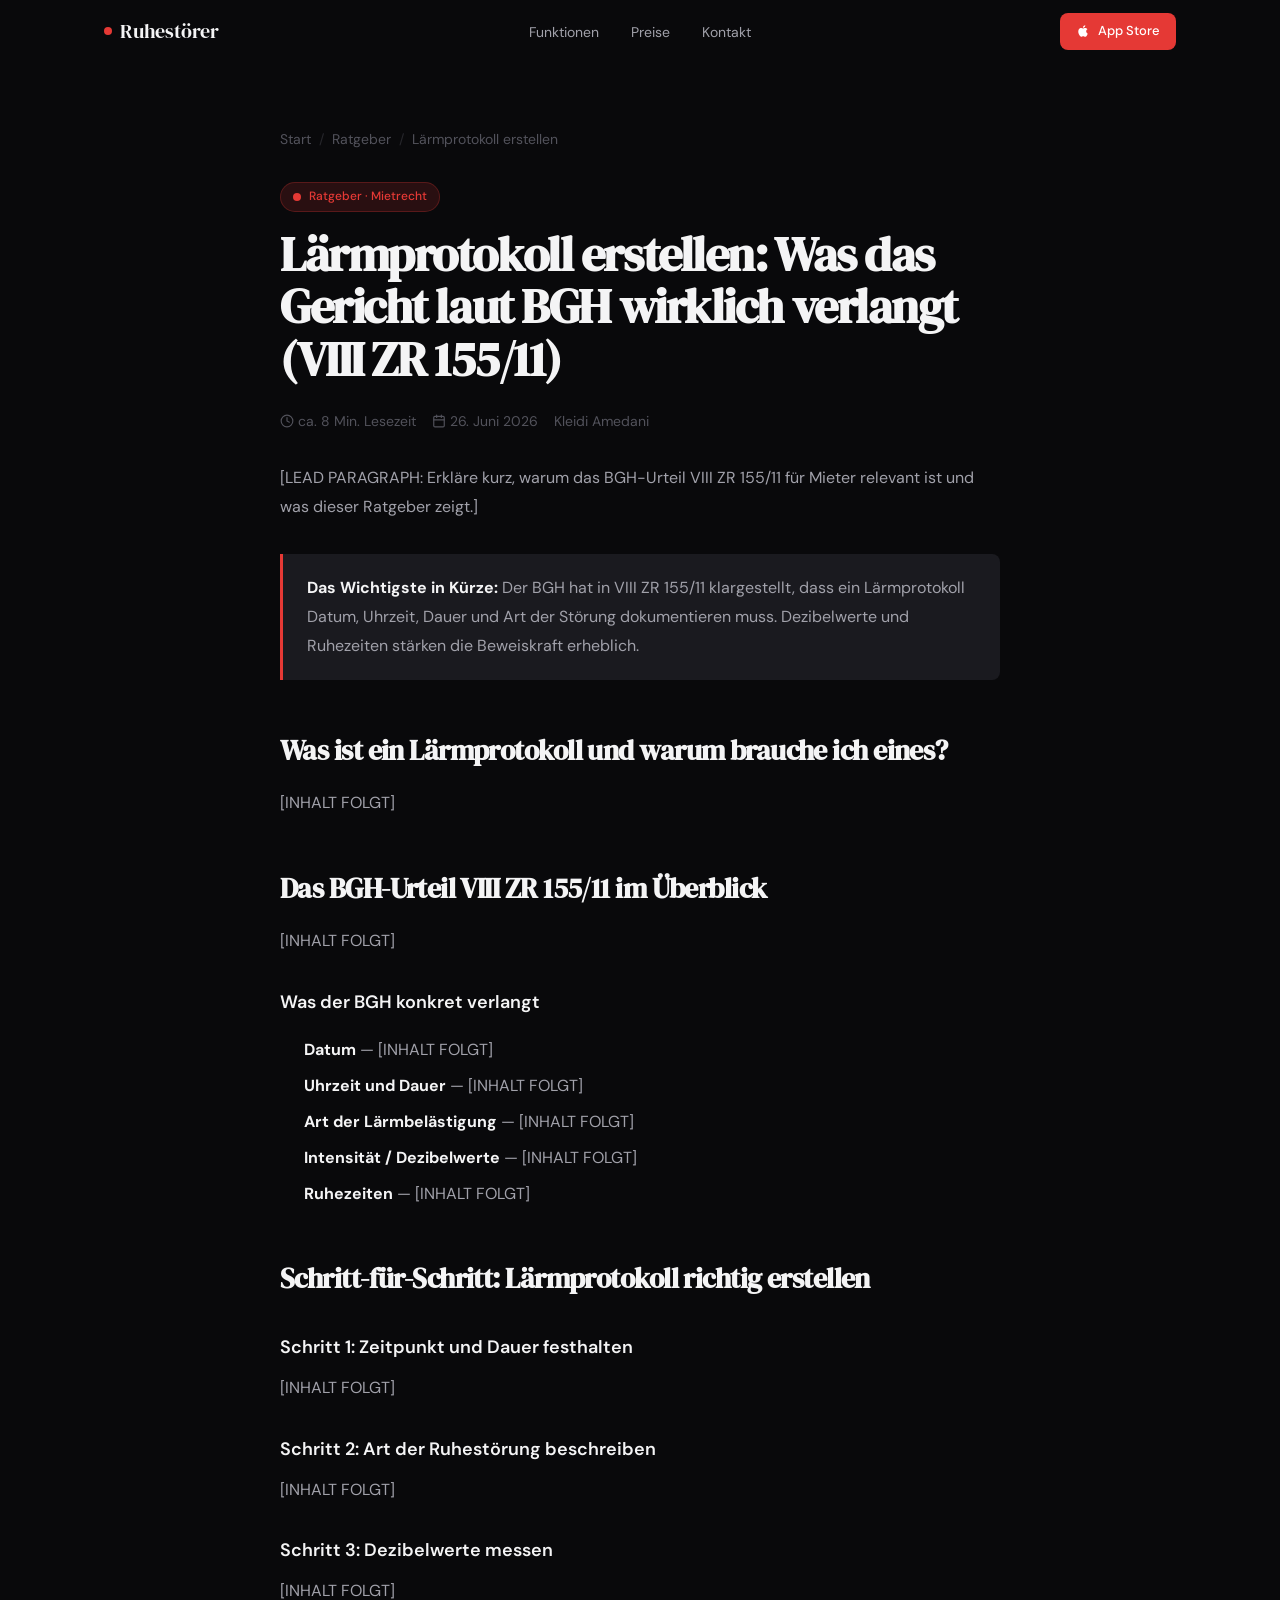
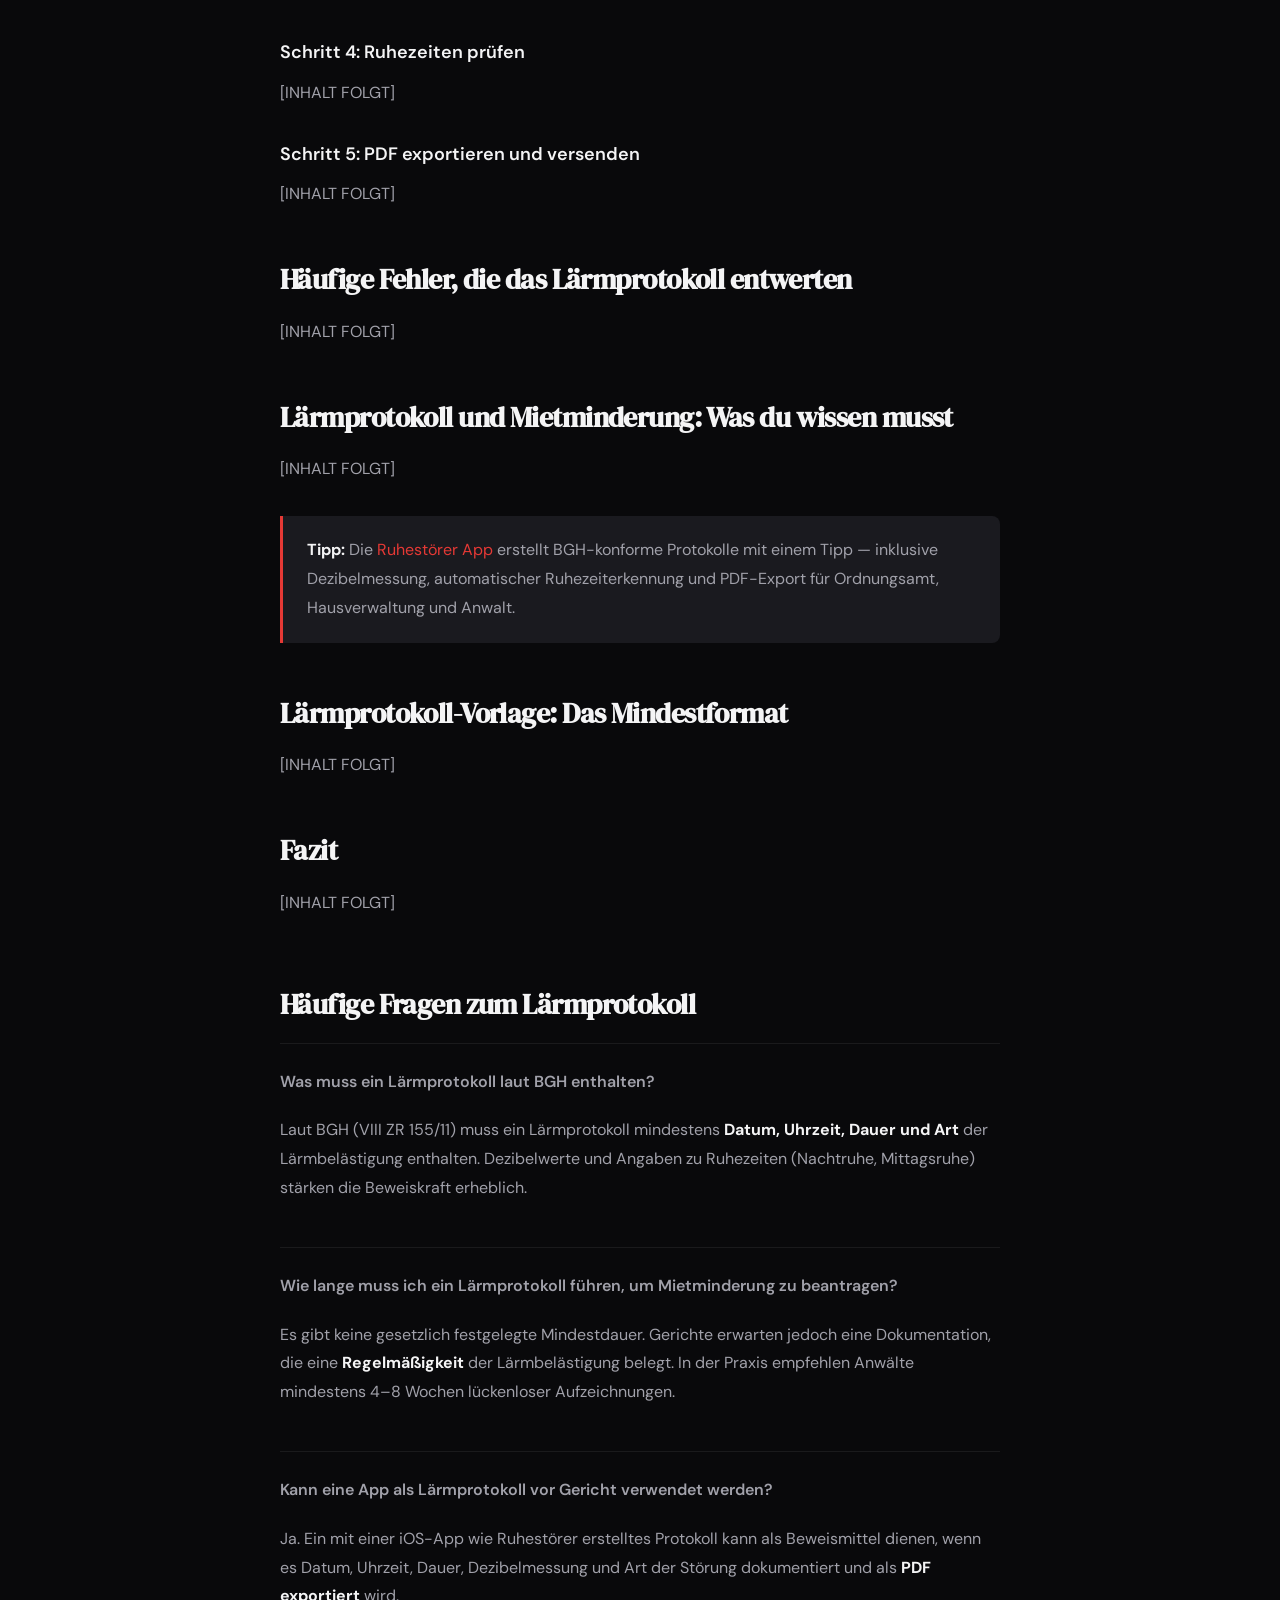
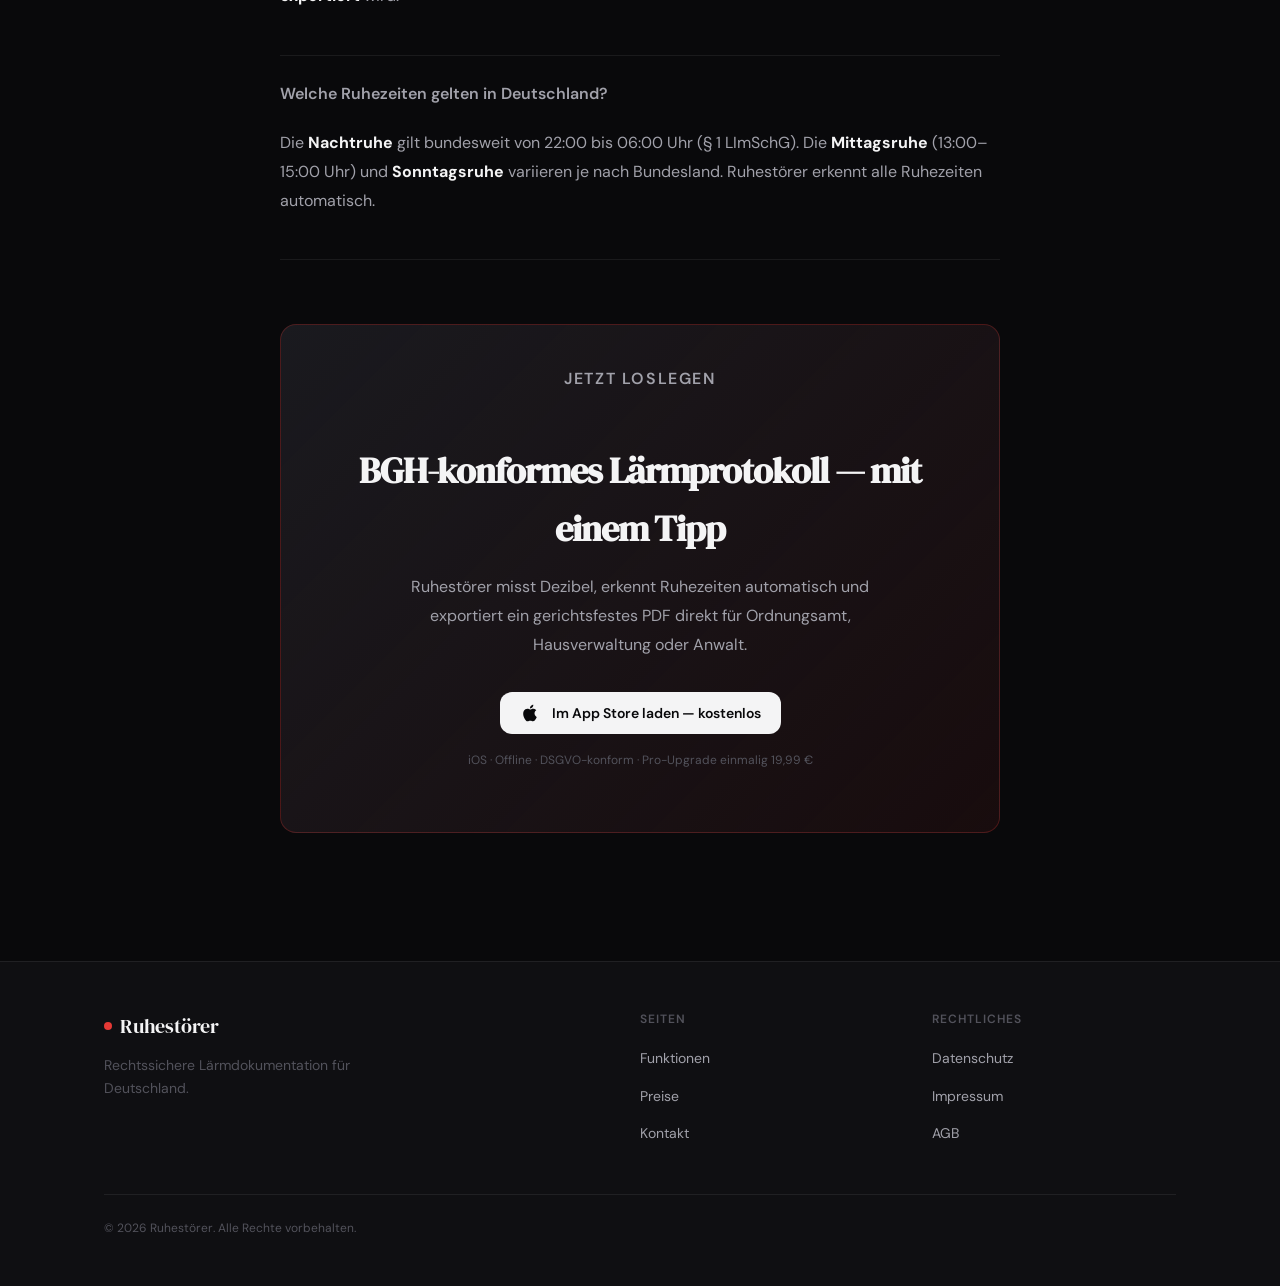
==== ratgeber/laermprotokoll-erstellen/index.html @ 5ad55ded "SEO: canonicals, sitemap, robots.txt, JSON-LD, article scaffold - Add robots.txt and sitemap.xml (6 " ====
<!DOCTYPE html>
<html lang="de">
<head>
  <meta charset="UTF-8" />
  <meta name="viewport" content="width=device-width, initial-scale=1.0" />
  <title>Lärmprotokoll erstellen: Was das Gericht laut BGH verlangt – Ruhestörer</title>
  <meta name="description" content="BGH-Urteil VIII ZR 155/11: Was muss ein Lärmprotokoll enthalten, damit es vor Gericht Bestand hat? Datum, Uhrzeit, Dauer, Dezibelwerte und Ruhezeiten — so geht's richtig." />
  <link rel="canonical" href="https://appstore-code.github.io/ruhestoerer/ratgeber/laermprotokoll-erstellen/" />
  <meta property="og:title" content="Lärmprotokoll erstellen: Was das Gericht laut BGH verlangt" />
  <meta property="og:description" content="BGH VIII ZR 155/11: Datum, Uhrzeit, Dauer, Dezibel — so erstellt ihr ein gerichtsfestes Lärmprotokoll für Mietminderung." />
  <meta property="og:type" content="article" />
  <meta property="og:url" content="https://appstore-code.github.io/ruhestoerer/ratgeber/laermprotokoll-erstellen/" />
  <!-- PLACEHOLDER: add og:image once you have a blog hero image -->
  <!-- <meta property="og:image" content="https://appstore-code.github.io/ruhestoerer/assets/images/ratgeber-laermprotokoll.jpg" /> -->
  <meta name="twitter:card" content="summary_large_image" />
  <meta name="twitter:title" content="Lärmprotokoll erstellen: Was der BGH wirklich verlangt" />
  <meta name="twitter:description" content="BGH VIII ZR 155/11 erklärt: Datum, Uhrzeit, Dauer, Dezibel — das muss ins Lärmprotokoll." />
  <link rel="icon" type="image/svg+xml" href="../../assets/icons/favicon.svg" />

  <!-- Structured data: Article -->
  <script type="application/ld+json">
  {
    "@context": "https://schema.org",
    "@type": "Article",
    "headline": "Lärmprotokoll erstellen: Was das Gericht laut BGH wirklich verlangt (VIII ZR 155/11)",
    "description": "BGH-Urteil VIII ZR 155/11: Was muss ein Lärmprotokoll enthalten, damit es vor Gericht Bestand hat? Datum, Uhrzeit, Dauer, Dezibelwerte und Ruhezeiten — der vollständige Leitfaden.",
    "datePublished": "2026-06-26",
    "dateModified": "2026-06-26",
    "author": {
      "@type": "Person",
      "name": "Kleidi Amedani"
    },
    "publisher": {
      "@type": "Organization",
      "name": "Ruhestörer",
      "url": "https://appstore-code.github.io/ruhestoerer/"
    },
    "mainEntityOfPage": {
      "@type": "WebPage",
      "@id": "https://appstore-code.github.io/ruhestoerer/ratgeber/laermprotokoll-erstellen/"
    },
    "url": "https://appstore-code.github.io/ruhestoerer/ratgeber/laermprotokoll-erstellen/"
  }
  </script>

  <!-- Structured data: FAQPage (AI/entity signal; no rich snippet expected post-May 2026) -->
  <script type="application/ld+json">
  {
    "@context": "https://schema.org",
    "@type": "FAQPage",
    "mainEntity": [
      {
        "@type": "Question",
        "name": "Was muss ein Lärmprotokoll laut BGH enthalten?",
        "acceptedAnswer": {
          "@type": "Answer",
          "text": "Laut BGH (VIII ZR 155/11) muss ein Lärmprotokoll mindestens Datum, Uhrzeit, Dauer und Art der Lärmbelästigung enthalten. Dezibelwerte und Angaben zu Ruhezeiten (Nachtruhe, Mittagsruhe) stärken die Beweiskraft erheblich."
        }
      },
      {
        "@type": "Question",
        "name": "Wie lange muss ich ein Lärmprotokoll führen, um Mietminderung zu beantragen?",
        "acceptedAnswer": {
          "@type": "Answer",
          "text": "Es gibt keine gesetzlich festgelegte Mindestdauer. Gerichte erwarten jedoch eine Dokumentation über mehrere Wochen, die eine Regelmäßigkeit der Lärmbelästigung belegt. In der Praxis empfehlen Anwälte mindestens 4–8 Wochen lückenloser Aufzeichnungen."
        }
      },
      {
        "@type": "Question",
        "name": "Kann eine App als Lärmprotokoll vor Gericht verwendet werden?",
        "acceptedAnswer": {
          "@type": "Answer",
          "text": "Ja. Ein mit einer iOS-App wie Ruhestörer erstelltes Protokoll kann vor Gericht als Beweis dienen, wenn es Datum, Uhrzeit, Dauer, Dezibelmessung und Art der Störung dokumentiert und als PDF exportiert wird."
        }
      },
      {
        "@type": "Question",
        "name": "Welche Ruhezeiten gelten in Deutschland?",
        "acceptedAnswer": {
          "@type": "Answer",
          "text": "Die Nachtruhe gilt bundesweit von 22:00 bis 06:00 Uhr (§ 1 LImSchG). Die Mittagsruhe (13:00–15:00 Uhr) und Sonntagsruhe variieren je nach Bundesland. Ruhestörer erkennt alle Ruhezeiten automatisch."
        }
      }
    ]
  }
  </script>

  <link rel="preconnect" href="https://fonts.googleapis.com">
  <link rel="preconnect" href="https://fonts.gstatic.com" crossorigin>
  <link rel="preload" href="https://fonts.googleapis.com/css2?family=DM+Serif+Display:ital@0;1&family=DM+Sans:ital,opsz,wght@0,9..40,300;0,9..40,400;0,9..40,500;0,9..40,600;1,9..40,300&display=swap" as="style" onload="this.onload=null;this.rel='stylesheet'">
  <noscript><link rel="stylesheet" href="https://fonts.googleapis.com/css2?family=DM+Serif+Display:ital@0;1&family=DM+Sans:ital,opsz,wght@0,9..40,300;0,9..40,400;0,9..40,500;0,9..40,600;1,9..40,300&display=swap"></noscript>
  <link rel="stylesheet" href="../../css/styles.css" />
  <style>
    .article-meta {
      display: flex;
      align-items: center;
      gap: var(--space-4);
      font-size: var(--text-sm);
      color: var(--text-muted);
      margin-bottom: var(--space-8);
      flex-wrap: wrap;
    }
    .article-meta span { display: flex; align-items: center; gap: var(--space-1); }
    .article-body h2 {
      font-family: var(--font-display);
      font-size: clamp(1.35rem, 3vw, 1.75rem);
      color: var(--text-primary);
      margin-top: var(--space-12);
      margin-bottom: var(--space-4);
      letter-spacing: -0.02em;
    }
    .article-body h3 {
      font-size: var(--text-lg);
      font-weight: 600;
      color: var(--text-primary);
      margin-top: var(--space-8);
      margin-bottom: var(--space-3);
    }
    .article-body p {
      font-size: var(--text-base);
      color: var(--text-secondary);
      line-height: 1.8;
      margin-bottom: var(--space-5);
    }
    .article-body ul, .article-body ol {
      padding-left: var(--space-6);
      margin-bottom: var(--space-5);
    }
    .article-body li {
      font-size: var(--text-base);
      color: var(--text-secondary);
      line-height: 1.75;
      margin-bottom: var(--space-2);
    }
    .article-body strong { color: var(--text-primary); }
    .article-callout {
      background: var(--surface2);
      border-left: 3px solid var(--accent);
      border-radius: 0 var(--radius-md) var(--radius-md) 0;
      padding: var(--space-5) var(--space-6);
      margin: var(--space-8) 0;
    }
    .article-callout p { margin-bottom: 0; }
    .article-faq { margin-top: var(--space-16); }
    .faq-item {
      border-top: 1px solid var(--border);
      padding: var(--space-6) 0;
    }
    .faq-item:last-child { border-bottom: 1px solid var(--border); }
    .faq-q {
      font-size: var(--text-base);
      font-weight: 600;
      color: var(--text-primary);
      margin-bottom: var(--space-3);
    }
    .faq-a {
      font-size: var(--text-base);
      color: var(--text-secondary);
      line-height: 1.75;
    }
    .cta-article {
      background: linear-gradient(135deg, var(--surface2) 0%, rgba(229,57,53,0.07) 100%);
      border: 1px solid rgba(229,57,53,0.25);
      border-radius: var(--radius-xl);
      padding: var(--space-10) var(--space-8);
      text-align: center;
      margin-top: var(--space-16);
    }
    .breadcrumb {
      display: flex;
      align-items: center;
      gap: var(--space-2);
      font-size: var(--text-sm);
      color: var(--text-muted);
      margin-bottom: var(--space-8);
    }
    .breadcrumb a { color: var(--text-muted); text-decoration: none; }
    .breadcrumb a:hover { color: var(--text-secondary); }
    .breadcrumb-sep { opacity: 0.4; }
  </style>
</head>
<body>

<!-- ── Navigation ─────────────────────────────────────────── -->
<nav class="nav scrolled" role="navigation" aria-label="Main navigation">
  <div class="nav-inner">
    <a href="../../index.html" class="nav-logo" aria-label="Ruhestörer Home">
      <span class="nav-logo-dot" aria-hidden="true"></span>
      Ruhestörer
    </a>
    <ul class="nav-links" role="list">
      <li><a href="../../index.html#features">Funktionen</a></li>
      <li><a href="../../pricing.html">Preise</a></li>
      <li><a href="../../contact.html">Kontakt</a></li>
    </ul>
    <div class="nav-right">
      <a href="https://apps.apple.com/de/app/id6763788979" class="btn btn-primary" style="font-size:0.8125rem;padding:8px 16px;" aria-label="Im App Store laden">
        <svg width="14" height="14" viewBox="0 0 24 24" fill="currentColor" aria-hidden="true"><path d="M18.71 19.5c-.83 1.24-1.71 2.45-3.05 2.47-1.34.03-1.77-.79-3.29-.79-1.53 0-2 .77-3.27.82-1.31.05-2.3-1.32-3.14-2.53C4.25 17 2.94 12.45 4.7 9.39c.87-1.52 2.43-2.48 4.12-2.51 1.28-.02 2.5.87 3.29.87.78 0 2.26-1.07 3.8-.91.65.03 2.47.26 3.64 1.98-.09.06-2.17 1.28-2.15 3.81.03 3.02 2.65 4.03 2.68 4.04-.03.07-.42 1.44-1.38 2.83M13 3.5c.73-.83 1.94-1.46 2.94-1.5.13 1.17-.34 2.35-1.04 3.19-.69.85-1.83 1.51-2.95 1.42-.15-1.15.41-2.35 1.05-3.11"/></svg>
        App Store
      </a>
      <button class="nav-hamburger" aria-label="Menu öffnen" aria-expanded="false">
        <span></span><span></span><span></span>
      </button>
    </div>
  </div>
</nav>

<!-- ── Mobile menu ─────────────────────────────────────────── -->
<div class="mobile-menu" role="dialog" aria-label="Navigation">
  <a href="../../index.html#features">Funktionen</a>
  <a href="../../pricing.html">Preise</a>
  <a href="../../contact.html">Kontakt</a>
</div>

<main style="padding-top:calc(var(--nav-h) + var(--space-16));padding-bottom:var(--space-32);">
  <div class="container">
    <div style="max-width:720px;margin-inline:auto;">

      <!-- Breadcrumb -->
      <nav class="breadcrumb" aria-label="Breadcrumb">
        <a href="../../index.html">Start</a>
        <span class="breadcrumb-sep" aria-hidden="true">/</span>
        <span>Ratgeber</span>
        <span class="breadcrumb-sep" aria-hidden="true">/</span>
        <span>Lärmprotokoll erstellen</span>
      </nav>

      <!-- Article header -->
      <div class="noise-badge" style="display:inline-flex;margin-bottom:var(--space-4);">
        <svg width="8" height="8" viewBox="0 0 8 8" aria-hidden="true"><circle cx="4" cy="4" r="4" fill="currentColor"/></svg>
        <span>Ratgeber · Mietrecht</span>
      </div>

      <h1 class="display" style="font-size:clamp(2rem,4.5vw,3rem);line-height:1.1;letter-spacing:-0.03em;margin-bottom:var(--space-6);">
        Lärmprotokoll erstellen: Was das Gericht laut BGH wirklich verlangt (VIII&nbsp;ZR&nbsp;155/11)
      </h1>

      <div class="article-meta">
        <span>
          <svg width="14" height="14" viewBox="0 0 24 24" fill="none" stroke="currentColor" stroke-width="2" stroke-linecap="round" stroke-linejoin="round" aria-hidden="true"><circle cx="12" cy="12" r="10"/><path d="M12 6v6l4 2"/></svg>
          <!-- PLACEHOLDER: Replace with real read time once article body is filled in -->
          ca. 8 Min. Lesezeit
        </span>
        <span>
          <svg width="14" height="14" viewBox="0 0 24 24" fill="none" stroke="currentColor" stroke-width="2" stroke-linecap="round" stroke-linejoin="round" aria-hidden="true"><rect x="3" y="4" width="18" height="18" rx="2"/><path d="M16 2v4M8 2v4M3 10h18"/></svg>
          26. Juni 2026
        </span>
        <span>Kleidi Amedani</span>
      </div>

      <!-- PLACEHOLDER: Add a hero image here when available
      <figure style="margin-bottom:var(--space-10);border-radius:var(--radius-xl);overflow:hidden;">
        <img
          src="../../assets/images/ratgeber-laermprotokoll.jpg"
          alt="Smartphone mit Ruhestörer App zeigt ein Lärmprotokoll mit Dezibelwerten"
          width="720"
          height="405"
          loading="eager"
          decoding="async"
          style="width:100%;height:auto;display:block;"
        />
      </figure>
      -->

      <!-- ── Article body ─────────────────────────────────────── -->
      <article class="article-body">

        <p>
          <!-- PLACEHOLDER: Lead paragraph. Summarize the article in 2–3 sentences.
               Example structure: Problem → BGH relevance → what reader will learn. -->
          [LEAD PARAGRAPH: Erkläre kurz, warum das BGH-Urteil VIII ZR 155/11 für Mieter relevant ist und was dieser Ratgeber zeigt.]
        </p>

        <div class="article-callout">
          <p><strong>Das Wichtigste in Kürze:</strong> Der BGH hat in VIII ZR 155/11 klargestellt, dass ein Lärmprotokoll Datum, Uhrzeit, Dauer und Art der Störung dokumentieren muss. Dezibelwerte und Ruhezeiten stärken die Beweiskraft erheblich.</p>
        </div>

        <!-- ── H2 1 ──────────────────────────────────────────── -->
        <h2>Was ist ein Lärmprotokoll und warum brauche ich eines?</h2>

        <p>
          <!-- PLACEHOLDER: Erläuterung, was ein Lärmprotokoll ist, warum Behörden und Gerichte es verlangen,
               und welche Rechtswege (Ordnungsamt, Hausverwaltung, Gericht, Mietminderung) es unterstützt. -->
          [INHALT FOLGT]
        </p>

        <!-- ── H2 2 ──────────────────────────────────────────── -->
        <h2>Das BGH-Urteil VIII ZR 155/11 im Überblick</h2>

        <p>
          <!-- PLACEHOLDER: Sachverhalt des Urteils, Kernaussagen des BGH zu Anforderungen an ein Lärmprotokoll,
               Konsequenzen für Mieter. Keine eigene Rechtsberatung — nur Sachdarstellung des Urteils. -->
          [INHALT FOLGT]
        </p>

        <h3>Was der BGH konkret verlangt</h3>

        <p><!-- PLACEHOLDER: Liste der BGH-Anforderungen --></p>

        <ul>
          <li><strong>Datum</strong> — [INHALT FOLGT]</li>
          <li><strong>Uhrzeit und Dauer</strong> — [INHALT FOLGT]</li>
          <li><strong>Art der Lärmbelästigung</strong> — [INHALT FOLGT]</li>
          <li><strong>Intensität / Dezibelwerte</strong> — [INHALT FOLGT]</li>
          <li><strong>Ruhezeiten</strong> — [INHALT FOLGT]</li>
        </ul>

        <!-- ── H2 3 ──────────────────────────────────────────── -->
        <h2>Schritt-für-Schritt: Lärmprotokoll richtig erstellen</h2>

        <p><!-- PLACEHOLDER: Praxisanleitung --></p>

        <h3>Schritt 1: Zeitpunkt und Dauer festhalten</h3>
        <p><!-- PLACEHOLDER -->[INHALT FOLGT]</p>

        <h3>Schritt 2: Art der Ruhestörung beschreiben</h3>
        <p><!-- PLACEHOLDER -->[INHALT FOLGT]</p>

        <h3>Schritt 3: Dezibelwerte messen</h3>
        <p><!-- PLACEHOLDER -->[INHALT FOLGT]</p>

        <h3>Schritt 4: Ruhezeiten prüfen</h3>
        <p>
          <!-- PLACEHOLDER: Welche Ruhezeiten gelten, wo variieren sie (Bundesland),
               wie erkennt die Ruhestörer App Verstöße automatisch. -->
          [INHALT FOLGT]
        </p>

        <h3>Schritt 5: PDF exportieren und versenden</h3>
        <p><!-- PLACEHOLDER -->[INHALT FOLGT]</p>

        <!-- ── H2 4 ──────────────────────────────────────────── -->
        <h2>Häufige Fehler, die das Lärmprotokoll entwerten</h2>

        <p><!-- PLACEHOLDER: Liste typischer Fehler -->[INHALT FOLGT]</p>

        <!-- ── H2 5 ──────────────────────────────────────────── -->
        <h2>Lärmprotokoll und Mietminderung: Was du wissen musst</h2>

        <p>
          <!-- PLACEHOLDER: Wie das Protokoll die Mietminderung unterstützt,
               wie hoch die Minderung sein kann, wann man den Vermieter in Verzug setzen muss.
               Keine Rechtsberatung — Sachdarstellung mit Verweis auf Anwalt. -->
          [INHALT FOLGT]
        </p>

        <!-- Internal link to homepage -->
        <div class="article-callout">
          <p>
            <strong>Tipp:</strong> Die <a href="../../index.html" style="color:var(--accent);">Ruhestörer App</a> erstellt BGH-konforme Protokolle mit einem Tipp — inklusive Dezibelmessung, automatischer Ruhezeiterkennung und PDF-Export für Ordnungsamt, Hausverwaltung und Anwalt.
          </p>
        </div>

        <!-- ── H2 6 ──────────────────────────────────────────── -->
        <h2>Lärmprotokoll-Vorlage: Das Mindestformat</h2>

        <p><!-- PLACEHOLDER: Zeige ein Beispielformat für ein handschriftliches oder tabellarisches Protokoll -->[INHALT FOLGT]</p>

        <!-- ── H2 7 ──────────────────────────────────────────── -->
        <h2>Fazit</h2>

        <p>
          <!-- PLACEHOLDER: Kurze Zusammenfassung der wichtigsten Punkte + klarer CTA zur App. -->
          [INHALT FOLGT]
        </p>

        <!-- ── FAQ ──────────────────────────────────────────────
             Note: Google stopped showing FAQPage rich results on May 7, 2026.
             The JSON-LD is kept as an AI/entity signal (ChatGPT, Perplexity, AI Overviews).
        ─────────────────────────────────────────────────────── -->
        <section class="article-faq" aria-labelledby="faq-heading">
          <h2 id="faq-heading">Häufige Fragen zum Lärmprotokoll</h2>

          <div class="faq-item">
            <p class="faq-q">Was muss ein Lärmprotokoll laut BGH enthalten?</p>
            <p class="faq-a">Laut BGH (VIII ZR 155/11) muss ein Lärmprotokoll mindestens <strong>Datum, Uhrzeit, Dauer und Art</strong> der Lärmbelästigung enthalten. Dezibelwerte und Angaben zu Ruhezeiten (Nachtruhe, Mittagsruhe) stärken die Beweiskraft erheblich.</p>
          </div>

          <div class="faq-item">
            <p class="faq-q">Wie lange muss ich ein Lärmprotokoll führen, um Mietminderung zu beantragen?</p>
            <p class="faq-a">Es gibt keine gesetzlich festgelegte Mindestdauer. Gerichte erwarten jedoch eine Dokumentation, die eine <strong>Regelmäßigkeit</strong> der Lärmbelästigung belegt. In der Praxis empfehlen Anwälte mindestens 4–8 Wochen lückenloser Aufzeichnungen.</p>
          </div>

          <div class="faq-item">
            <p class="faq-q">Kann eine App als Lärmprotokoll vor Gericht verwendet werden?</p>
            <p class="faq-a">Ja. Ein mit einer iOS-App wie Ruhestörer erstelltes Protokoll kann als Beweismittel dienen, wenn es Datum, Uhrzeit, Dauer, Dezibelmessung und Art der Störung dokumentiert und als <strong>PDF exportiert</strong> wird.</p>
          </div>

          <div class="faq-item">
            <p class="faq-q">Welche Ruhezeiten gelten in Deutschland?</p>
            <p class="faq-a">Die <strong>Nachtruhe</strong> gilt bundesweit von 22:00 bis 06:00 Uhr (§ 1 LImSchG). Die <strong>Mittagsruhe</strong> (13:00–15:00 Uhr) und <strong>Sonntagsruhe</strong> variieren je nach Bundesland. Ruhestörer erkennt alle Ruhezeiten automatisch.</p>
          </div>
        </section>

        <!-- ── CTA ─────────────────────────────────────────────── -->
        <div class="cta-article">
          <p class="section-label" style="margin-bottom:var(--space-3);">Jetzt loslegen</p>
          <h2 class="display" style="font-size:clamp(1.5rem,4vw,2.25rem);letter-spacing:-0.03em;margin-bottom:var(--space-4);">
            BGH-konformes Lärmprotokoll — mit einem Tipp
          </h2>
          <p style="font-size:var(--text-base);color:var(--text-secondary);margin-bottom:var(--space-8);max-width:480px;margin-inline:auto;">
            Ruhestörer misst Dezibel, erkennt Ruhezeiten automatisch und exportiert ein gerichtsfestes PDF direkt für Ordnungsamt, Hausverwaltung oder Anwalt.
          </p>
          <a href="https://apps.apple.com/de/app/id6763788979" class="appstore-badge" aria-label="Ruhestörer im App Store laden" style="display:inline-flex;">
            <svg width="20" height="20" viewBox="0 0 24 24" fill="currentColor" aria-hidden="true"><path d="M18.71 19.5c-.83 1.24-1.71 2.45-3.05 2.47-1.34.03-1.77-.79-3.29-.79-1.53 0-2 .77-3.27.82-1.31.05-2.3-1.32-3.14-2.53C4.25 17 2.94 12.45 4.7 9.39c.87-1.52 2.43-2.48 4.12-2.51 1.28-.02 2.5.87 3.29.87.78 0 2.26-1.07 3.8-.91.65.03 2.47.26 3.64 1.98-.09.06-2.17 1.28-2.15 3.81.03 3.02 2.65 4.03 2.68 4.04-.03.07-.42 1.44-1.38 2.83M13 3.5c.73-.83 1.94-1.46 2.94-1.5.13 1.17-.34 2.35-1.04 3.19-.69.85-1.83 1.51-2.95 1.42-.15-1.15.41-2.35 1.05-3.11"/></svg>
            Im App Store laden — kostenlos
          </a>
          <p style="margin-top:var(--space-4);font-size:var(--text-xs);color:var(--text-muted);">
            iOS · Offline · DSGVO-konform · Pro-Upgrade einmalig 19,99 €
          </p>
        </div>

      </article>

    </div>
  </div>
</main>

<!-- ── Footer ──────────────────────────────────────────────── -->
<footer class="footer" role="contentinfo">
  <div class="container">
    <div class="footer-inner">
      <div class="footer-brand">
        <a href="../../index.html" class="nav-logo">
          <span class="nav-logo-dot" aria-hidden="true"></span>
          Ruhestörer
        </a>
        <p>Rechtssichere Lärmdokumentation für Deutschland.</p>
      </div>
      <div class="footer-col">
        <p class="footer-col-title">Seiten</p>
        <ul>
          <li><a href="../../index.html">Funktionen</a></li>
          <li><a href="../../pricing.html">Preise</a></li>
          <li><a href="../../contact.html">Kontakt</a></li>
        </ul>
      </div>
      <div class="footer-col">
        <p class="footer-col-title">Rechtliches</p>
        <ul>
          <li><a href="../../privacy.html">Datenschutz</a></li>
          <li><a href="../../imprint.html">Impressum</a></li>
          <li><a href="../../terms.html">AGB</a></li>
        </ul>
      </div>
    </div>
    <div class="footer-bottom">
      <p>© 2026 Ruhestörer. Alle Rechte vorbehalten.</p>
    </div>
  </div>
</footer>

<script src="../../js/main.js"></script>
</body>
</html>
---- css/styles.css ----
/* ============================================================
   RUHESTÖRER — Design System
   Dark theme, red accent, editorial precision
   ============================================================ */

@import url('https://fonts.googleapis.com/css2?family=DM+Serif+Display:ital@0;1&family=DM+Sans:ital,opsz,wght@0,9..40,300;0,9..40,400;0,9..40,500;0,9..40,600;1,9..40,300&display=swap');

/* ── Custom Easing (Emil) ─────────────────────────────────── */
:root {
  --ease-out: cubic-bezier(0.23, 1, 0.32, 1);
  --ease-in-out: cubic-bezier(0.77, 0, 0.175, 1);
  --ease-drawer: cubic-bezier(0.32, 0.72, 0, 1);

  /* ── Color Tokens ─────────────────────────────────────── */
  --bg:         #09090B;
  --bg-subtle:  #0F0F12;
  --surface:    #131316;
  --surface2:   #1A1A1F;
  --surface3:   #222228;
  --border:     rgba(255,255,255,0.07);
  --border-mid: rgba(255,255,255,0.12);

  --text-primary:   #F4F4F5;
  --text-secondary: #A1A1AA;
  --text-muted:     #52525B;

  --accent:       #E53935;
  --accent-dim:   rgba(229, 57, 53, 0.15);
  --accent-glow:  rgba(229, 57, 53, 0.25);

  /* ── Typography ───────────────────────────────────────── */
  --font-display: 'DM Serif Display', Georgia, serif;
  --font-body:    'DM Sans', system-ui, sans-serif;

  --text-xs:   0.75rem;
  --text-sm:   0.875rem;
  --text-base: 1rem;
  --text-lg:   1.125rem;
  --text-xl:   1.25rem;
  --text-2xl:  1.5rem;
  --text-3xl:  1.875rem;
  --text-4xl:  2.25rem;
  --text-5xl:  3rem;
  --text-6xl:  3.75rem;
  --text-7xl:  4.5rem;

  /* ── Spacing ──────────────────────────────────────────── */
  --space-1:  0.25rem;
  --space-2:  0.5rem;
  --space-3:  0.75rem;
  --space-4:  1rem;
  --space-5:  1.25rem;
  --space-6:  1.5rem;
  --space-8:  2rem;
  --space-10: 2.5rem;
  --space-12: 3rem;
  --space-16: 4rem;
  --space-20: 5rem;
  --space-24: 6rem;
  --space-32: 8rem;

  /* ── Radii ────────────────────────────────────────────── */
  --radius-sm:  4px;
  --radius-md:  8px;
  --radius-lg:  12px;
  --radius-xl:  16px;
  --radius-2xl: 24px;
  --radius-full: 9999px;

  /* ── Layout ───────────────────────────────────────────── */
  --container: 1120px;
  --nav-h:     64px;
}

/* ── Reset ────────────────────────────────────────────────── */
*, *::before, *::after { box-sizing: border-box; margin: 0; padding: 0; }

html {
  scroll-behavior: smooth;
  -webkit-font-smoothing: antialiased;
  -moz-osx-font-smoothing: grayscale;
}

body {
  background: var(--bg);
  color: var(--text-primary);
  font-family: var(--font-body);
  font-size: var(--text-base);
  line-height: 1.6;
  min-height: 100vh;
  overflow-x: hidden;
}

img, svg { display: block; max-width: 100%; }
a { color: inherit; text-decoration: none; }
button { cursor: pointer; border: none; background: none; font: inherit; }
ul, ol { list-style: none; }

/* ── Container ────────────────────────────────────────────── */
.container {
  width: 100%;
  max-width: var(--container);
  margin-inline: auto;
  padding-inline: var(--space-6);
}

/* ── Typography Utilities ─────────────────────────────────── */
.display { font-family: var(--font-display); }
.text-accent { color: var(--accent); }
.text-secondary { color: var(--text-secondary); }
.text-muted { color: var(--text-muted); }

/* ── Navigation ───────────────────────────────────────────── */
.nav {
  position: fixed;
  top: 0; left: 0; right: 0;
  z-index: 100;
  height: var(--nav-h);
  display: flex;
  align-items: center;
  border-bottom: 1px solid transparent;
  transition: background 250ms var(--ease-out),
              border-color 250ms var(--ease-out),
              backdrop-filter 250ms var(--ease-out);
}

.nav.scrolled {
  background: rgba(9,9,11,0.85);
  border-color: var(--border);
  backdrop-filter: blur(16px);
  -webkit-backdrop-filter: blur(16px);
}

.nav-inner {
  display: flex;
  align-items: center;
  justify-content: space-between;
  width: 100%;
  max-width: var(--container);
  margin-inline: auto;
  padding-inline: var(--space-6);
}

.nav-logo {
  font-family: var(--font-display);
  font-size: var(--text-xl);
  color: var(--text-primary);
  letter-spacing: -0.01em;
  display: flex;
  align-items: center;
  gap: var(--space-2);
}

.nav-logo-dot {
  width: 8px; height: 8px;
  border-radius: 50%;
  background: var(--accent);
  flex-shrink: 0;
}

.nav-links {
  display: flex;
  align-items: center;
  gap: var(--space-8);
}

.nav-links a {
  font-size: var(--text-sm);
  font-weight: 400;
  color: var(--text-secondary);
  transition: color 150ms var(--ease-out);
}

@media (hover: hover) and (pointer: fine) {
  .nav-links a:hover { color: var(--text-primary); }
}

.nav-right {
  display: flex;
  align-items: center;
  gap: var(--space-4);
}

/* Language toggle */
.lang-toggle {
  display: flex;
  align-items: center;
  gap: 2px;
  background: var(--surface2);
  border: 1px solid var(--border);
  border-radius: var(--radius-full);
  padding: 3px;
}

.lang-btn {
  font-size: 11px;
  font-weight: 500;
  font-family: var(--font-body);
  letter-spacing: 0.04em;
  color: var(--text-muted);
  padding: 3px 10px;
  border-radius: var(--radius-full);
  transition: background 150ms var(--ease-out),
              color 150ms var(--ease-out);
}

.lang-btn.active {
  background: var(--surface3);
  color: var(--text-primary);
}

@media (hover: hover) and (pointer: fine) {
  .lang-btn:not(.active):hover { color: var(--text-secondary); }
}

/* Mobile nav toggle */
.nav-hamburger {
  display: none;
  flex-direction: column;
  gap: 5px;
  padding: var(--space-2);
}

.nav-hamburger span {
  display: block;
  width: 22px; height: 1.5px;
  background: var(--text-secondary);
  border-radius: 2px;
  transition: transform 200ms var(--ease-out), opacity 200ms var(--ease-out);
}

/* ── Buttons ──────────────────────────────────────────────── */
.btn {
  display: inline-flex;
  align-items: center;
  justify-content: center;
  gap: var(--space-2);
  font-family: var(--font-body);
  font-size: var(--text-sm);
  font-weight: 500;
  border-radius: var(--radius-md);
  padding: 10px 20px;
  transition: transform 100ms var(--ease-out),
              background 150ms var(--ease-out),
              opacity 150ms var(--ease-out),
              box-shadow 150ms var(--ease-out);
  white-space: nowrap;
}

.btn:active { transform: scale(0.97); }

.btn-primary {
  background: var(--accent);
  color: #fff;
}

@media (hover: hover) and (pointer: fine) {
  .btn-primary:hover {
    background: #D32F2F;
    box-shadow: 0 0 24px var(--accent-glow);
  }
}

.btn-secondary {
  background: var(--surface2);
  color: var(--text-primary);
  border: 1px solid var(--border-mid);
}

@media (hover: hover) and (pointer: fine) {
  .btn-secondary:hover {
    background: var(--surface3);
    border-color: rgba(255,255,255,0.18);
  }
}

.btn-ghost {
  color: var(--text-secondary);
  padding: 10px 14px;
}

@media (hover: hover) and (pointer: fine) {
  .btn-ghost:hover { color: var(--text-primary); }
}

.btn-lg {
  font-size: var(--text-base);
  padding: 14px 28px;
  border-radius: var(--radius-lg);
}

/* ── Section helpers ──────────────────────────────────────── */
.section {
  padding-block: var(--space-32);
}

.section-sm {
  padding-block: var(--space-20);
}

.section-label {
  font-size: var(--text-xs);
  font-weight: 600;
  letter-spacing: 0.1em;
  text-transform: uppercase;
  color: var(--accent);
  margin-bottom: var(--space-4);
}

.section-title {
  font-family: var(--font-display);
  font-size: clamp(var(--text-3xl), 4vw, var(--text-5xl));
  line-height: 1.1;
  letter-spacing: -0.02em;
  color: var(--text-primary);
  margin-bottom: var(--space-4);
}

.section-subtitle {
  font-size: var(--text-lg);
  color: var(--text-secondary);
  max-width: 540px;
  line-height: 1.65;
}

/* ── Divider ──────────────────────────────────────────────── */
.divider {
  border: none;
  border-top: 1px solid var(--border);
  margin-block: 0;
}

/* ── Cards ────────────────────────────────────────────────── */
.card {
  background: var(--surface);
  border: 1px solid var(--border);
  border-radius: var(--radius-xl);
  padding: var(--space-6);
  transition: border-color 200ms var(--ease-out),
              background 200ms var(--ease-out);
}

@media (hover: hover) and (pointer: fine) {
  .card:hover {
    border-color: var(--border-mid);
    background: var(--surface2);
  }
}

/* ── Feature grid ─────────────────────────────────────────── */
.features-grid {
  display: grid;
  grid-template-columns: repeat(3, 1fr);
  gap: var(--space-4);
}

.feature-card {
  background: var(--surface);
  border: 1px solid var(--border);
  border-radius: var(--radius-xl);
  padding: var(--space-6);
  transition: border-color 200ms var(--ease-out),
              transform 200ms var(--ease-out);
}

@media (hover: hover) and (pointer: fine) {
  .feature-card:hover {
    border-color: var(--border-mid);
    transform: translateY(-2px);
  }
}

.feature-icon {
  width: 40px; height: 40px;
  background: var(--accent-dim);
  border-radius: var(--radius-md);
  display: flex;
  align-items: center;
  justify-content: center;
  margin-bottom: var(--space-4);
}

.feature-icon svg {
  stroke: var(--accent);
}

.feature-title {
  font-size: var(--text-base);
  font-weight: 600;
  color: var(--text-primary);
  margin-bottom: var(--space-2);
}

.feature-desc {
  font-size: var(--text-sm);
  color: var(--text-secondary);
  line-height: 1.6;
}

/* ── Hero phone mockup ────────────────────────────────────── */
.hero-visual {
  position: relative;
  width: 280px;
  flex-shrink: 0;
}

.phone-frame {
  width: 280px;
  height: 560px;
  background: var(--surface);
  border: 1.5px solid var(--border-mid);
  border-radius: 44px;
  position: relative;
  overflow: hidden;
  box-shadow: 0 40px 80px rgba(0,0,0,0.6),
              0 0 0 1px rgba(255,255,255,0.04) inset;
}

.phone-notch {
  position: absolute;
  top: 16px; left: 50%;
  transform: translateX(-50%);
  width: 90px; height: 28px;
  background: var(--bg);
  border-radius: var(--radius-full);
  z-index: 2;
}

.phone-screen {
  position: absolute;
  inset: 0;
  padding: 60px var(--space-4) var(--space-6);
  display: flex;
  flex-direction: column;
  gap: var(--space-3);
}

/* ── Waveform animation ───────────────────────────────────── */
.waveform {
  display: flex;
  align-items: center;
  justify-content: center;
  gap: 3px;
  height: 48px;
}

.wave-bar {
  width: 3px;
  border-radius: 2px;
  background: var(--accent);
  animation: wave 1.2s ease-in-out infinite;
  transform-origin: center bottom;
}

@keyframes wave {
  0%, 100% { transform: scaleY(0.2); opacity: 0.4; }
  50%       { transform: scaleY(1);   opacity: 1; }
}

/* ── Noise badge ──────────────────────────────────────────── */
.noise-badge {
  display: inline-flex;
  align-items: center;
  gap: var(--space-2);
  background: var(--accent-dim);
  border: 1px solid rgba(229,57,53,0.25);
  border-radius: var(--radius-full);
  padding: 4px 12px;
  font-size: var(--text-xs);
  font-weight: 500;
  color: var(--accent);
}

/* ── Glow effect ──────────────────────────────────────────── */
.glow-red {
  position: absolute;
  width: 400px; height: 400px;
  background: radial-gradient(circle, rgba(229,57,53,0.12) 0%, transparent 70%);
  border-radius: 50%;
  pointer-events: none;
  filter: blur(40px);
}

/* ── Footer ───────────────────────────────────────────────── */
.footer {
  background: var(--bg-subtle);
  border-top: 1px solid var(--border);
  padding-block: var(--space-12);
}

.footer-inner {
  display: grid;
  grid-template-columns: 2fr 1fr 1fr;
  gap: var(--space-12);
}

.footer-brand p {
  font-size: var(--text-sm);
  color: var(--text-muted);
  max-width: 280px;
  line-height: 1.65;
  margin-top: var(--space-3);
}

.footer-col-title {
  font-size: var(--text-xs);
  font-weight: 600;
  letter-spacing: 0.08em;
  text-transform: uppercase;
  color: var(--text-muted);
  margin-bottom: var(--space-4);
}

.footer-col ul {
  display: flex;
  flex-direction: column;
  gap: var(--space-3);
}

.footer-col a {
  font-size: var(--text-sm);
  color: var(--text-secondary);
  transition: color 150ms var(--ease-out);
}

@media (hover: hover) and (pointer: fine) {
  .footer-col a:hover { color: var(--text-primary); }
}

.footer-bottom {
  margin-top: var(--space-12);
  padding-top: var(--space-6);
  border-top: 1px solid var(--border);
  display: flex;
  align-items: center;
  justify-content: space-between;
}

.footer-bottom p {
  font-size: var(--text-xs);
  color: var(--text-muted);
}

/* ── Scroll reveal ────────────────────────────────────────── */
.reveal {
  opacity: 0;
  transform: translateY(16px);
  transition: opacity 400ms var(--ease-out),
              transform 400ms var(--ease-out);
}

.reveal.visible {
  opacity: 1;
  transform: translateY(0);
}

@media (prefers-reduced-motion: reduce) {
  .reveal {
    opacity: 1;
    transform: none;
    transition: none;
  }
}

/* ── Pricing ──────────────────────────────────────────────── */
.pricing-grid {
  display: grid;
  grid-template-columns: 1fr 1fr;
  gap: var(--space-6);
  max-width: 720px;
  margin-inline: auto;
}

.pricing-card {
  background: var(--surface);
  border: 1px solid var(--border);
  border-radius: var(--radius-2xl);
  padding: var(--space-8);
  position: relative;
}

.pricing-card.featured {
  border-color: rgba(229,57,53,0.35);
  background: linear-gradient(135deg, var(--surface2) 0%, rgba(229,57,53,0.05) 100%);
}

.pricing-badge {
  position: absolute;
  top: -12px;
  left: 50%;
  transform: translateX(-50%);
  background: var(--accent);
  color: #fff;
  font-size: 11px;
  font-weight: 600;
  letter-spacing: 0.06em;
  text-transform: uppercase;
  padding: 4px 14px;
  border-radius: var(--radius-full);
  white-space: nowrap;
}

.pricing-tier {
  font-size: var(--text-xs);
  font-weight: 600;
  letter-spacing: 0.1em;
  text-transform: uppercase;
  color: var(--text-muted);
  margin-bottom: var(--space-3);
}

.pricing-price {
  font-family: var(--font-display);
  font-size: var(--text-4xl);
  line-height: 1;
  color: var(--text-primary);
  margin-bottom: var(--space-2);
}

.pricing-price sup {
  font-size: var(--text-lg);
  vertical-align: super;
}

.pricing-cadence {
  font-size: var(--text-sm);
  color: var(--text-secondary);
  margin-bottom: var(--space-6);
}

.pricing-features {
  display: flex;
  flex-direction: column;
  gap: var(--space-3);
  margin-bottom: var(--space-8);
}

.pricing-feature {
  display: flex;
  align-items: flex-start;
  gap: var(--space-3);
  font-size: var(--text-sm);
  color: var(--text-secondary);
}

.pricing-feature-check {
  flex-shrink: 0;
  width: 18px; height: 18px;
  margin-top: 1px;
}

.pricing-feature.included { color: var(--text-primary); }
.pricing-feature.excluded { opacity: 0.4; }

/* ── Steps ────────────────────────────────────────────────── */
.steps {
  display: grid;
  grid-template-columns: repeat(3, 1fr);
  gap: var(--space-6);
  position: relative;
}

.steps::before {
  content: '';
  position: absolute;
  top: 28px;
  left: calc(16.67% + 28px);
  right: calc(16.67% + 28px);
  height: 1px;
  background: linear-gradient(90deg, var(--border-mid) 0%, var(--border-mid) 50%, transparent);
  background: var(--border);
}

.step {
  display: flex;
  flex-direction: column;
  align-items: flex-start;
  gap: var(--space-4);
}

.step-num {
  width: 56px; height: 56px;
  border-radius: 50%;
  background: var(--surface2);
  border: 1px solid var(--border-mid);
  display: flex;
  align-items: center;
  justify-content: center;
  font-family: var(--font-display);
  font-size: var(--text-xl);
  color: var(--text-primary);
  flex-shrink: 0;
  position: relative;
  z-index: 1;
}

.step-num.accent {
  background: var(--accent-dim);
  border-color: rgba(229,57,53,0.3);
  color: var(--accent);
}

.step-title {
  font-size: var(--text-base);
  font-weight: 600;
  color: var(--text-primary);
}

.step-desc {
  font-size: var(--text-sm);
  color: var(--text-secondary);
  line-height: 1.65;
}

/* ── FAQ ──────────────────────────────────────────────────── */
.faq-item {
  border-top: 1px solid var(--border);
}

.faq-question {
  width: 100%;
  display: flex;
  align-items: center;
  justify-content: space-between;
  gap: var(--space-4);
  padding-block: var(--space-5);
  font-size: var(--text-base);
  font-weight: 500;
  color: var(--text-primary);
  text-align: left;
  transition: color 150ms var(--ease-out);
}

@media (hover: hover) and (pointer: fine) {
  .faq-question:hover { color: var(--text-secondary); }
}

.faq-icon {
  flex-shrink: 0;
  width: 20px; height: 20px;
  border-radius: 50%;
  border: 1px solid var(--border-mid);
  display: flex;
  align-items: center;
  justify-content: center;
  transition: transform 250ms var(--ease-out),
              background 150ms var(--ease-out);
}

.faq-item.open .faq-icon {
  transform: rotate(45deg);
  background: var(--accent-dim);
  border-color: rgba(229,57,53,0.3);
}

.faq-answer {
  display: grid;
  grid-template-rows: 0fr;
  transition: grid-template-rows 250ms var(--ease-out);
}

.faq-item.open .faq-answer {
  grid-template-rows: 1fr;
}

.faq-answer-inner {
  overflow: hidden;
}

.faq-answer-inner p {
  padding-bottom: var(--space-5);
  font-size: var(--text-sm);
  color: var(--text-secondary);
  line-height: 1.7;
}

/* ── Legal pages ──────────────────────────────────────────── */
.legal-content {
  max-width: 720px;
  margin-inline: auto;
}

.legal-content h1 {
  font-family: var(--font-display);
  font-size: clamp(var(--text-3xl), 4vw, var(--text-4xl));
  margin-bottom: var(--space-4);
  letter-spacing: -0.02em;
}

.legal-content .updated {
  font-size: var(--text-sm);
  color: var(--text-muted);
  margin-bottom: var(--space-12);
  padding-bottom: var(--space-6);
  border-bottom: 1px solid var(--border);
}

.legal-content h2 {
  font-family: var(--font-display);
  font-size: var(--text-2xl);
  margin-top: var(--space-10);
  margin-bottom: var(--space-4);
  letter-spacing: -0.01em;
}

.legal-content p {
  font-size: var(--text-base);
  color: var(--text-secondary);
  line-height: 1.75;
  margin-bottom: var(--space-4);
}

.legal-content ul {
  list-style: disc;
  padding-left: var(--space-6);
  margin-bottom: var(--space-4);
}

.legal-content ul li {
  font-size: var(--text-base);
  color: var(--text-secondary);
  line-height: 1.75;
  margin-bottom: var(--space-2);
}

.legal-content a { color: var(--accent); text-decoration: underline; }
.legal-content strong { color: var(--text-primary); font-weight: 600; }

.placeholder-block {
  background: rgba(229,57,53,0.08);
  border: 1px solid rgba(229,57,53,0.2);
  border-radius: var(--radius-md);
  padding: var(--space-4) var(--space-5);
  margin-block: var(--space-4);
  font-size: var(--text-sm);
  color: var(--accent);
  font-family: monospace;
}

/* ── Page header (inner pages) ───────────────────────────── */
.page-header {
  padding-top: calc(var(--nav-h) + var(--space-16));
  padding-bottom: var(--space-16);
  border-bottom: 1px solid var(--border);
}

/* ── App Store badge ──────────────────────────────────────── */
.appstore-badge {
  display: inline-flex;
  align-items: center;
  gap: var(--space-3);
  background: var(--text-primary);
  color: var(--bg);
  border-radius: var(--radius-lg);
  padding: 10px 20px;
  font-size: var(--text-sm);
  font-weight: 600;
  transition: opacity 150ms var(--ease-out),
              transform 100ms var(--ease-out);
}

.appstore-badge:active { transform: scale(0.97); }

@media (hover: hover) and (pointer: fine) {
  .appstore-badge:hover { opacity: 0.88; }
}

/* ── Responsive ───────────────────────────────────────────── */
@media (max-width: 900px) {
  .features-grid { grid-template-columns: repeat(2, 1fr); }
  .pricing-grid { grid-template-columns: 1fr; max-width: 400px; }
  .steps { grid-template-columns: 1fr; }
  .steps::before { display: none; }
  .footer-inner { grid-template-columns: 1fr 1fr; }
  .footer-inner .footer-brand { grid-column: 1 / -1; }
}

@media (max-width: 640px) {
  .nav-links { display: none; }
  .nav-hamburger { display: flex; }
  .features-grid { grid-template-columns: 1fr; }
  .footer-inner { grid-template-columns: 1fr; }
  :root { --space-32: 5rem; }
}

/* ── Mobile nav overlay ───────────────────────────────────── */
.mobile-menu {
  position: fixed;
  inset: 0;
  z-index: 99;
  background: rgba(9,9,11,0.97);
  display: flex;
  flex-direction: column;
  align-items: center;
  justify-content: center;
  gap: var(--space-8);
  opacity: 0;
  pointer-events: none;
  transition: opacity 250ms var(--ease-out);
}

.mobile-menu.open {
  opacity: 1;
  pointer-events: all;
}

.mobile-menu a {
  font-family: var(--font-display);
  font-size: var(--text-3xl);
  color: var(--text-secondary);
  transition: color 150ms var(--ease-out);
}

@media (hover: hover) and (pointer: fine) {
  .mobile-menu a:hover { color: var(--text-primary); }
}
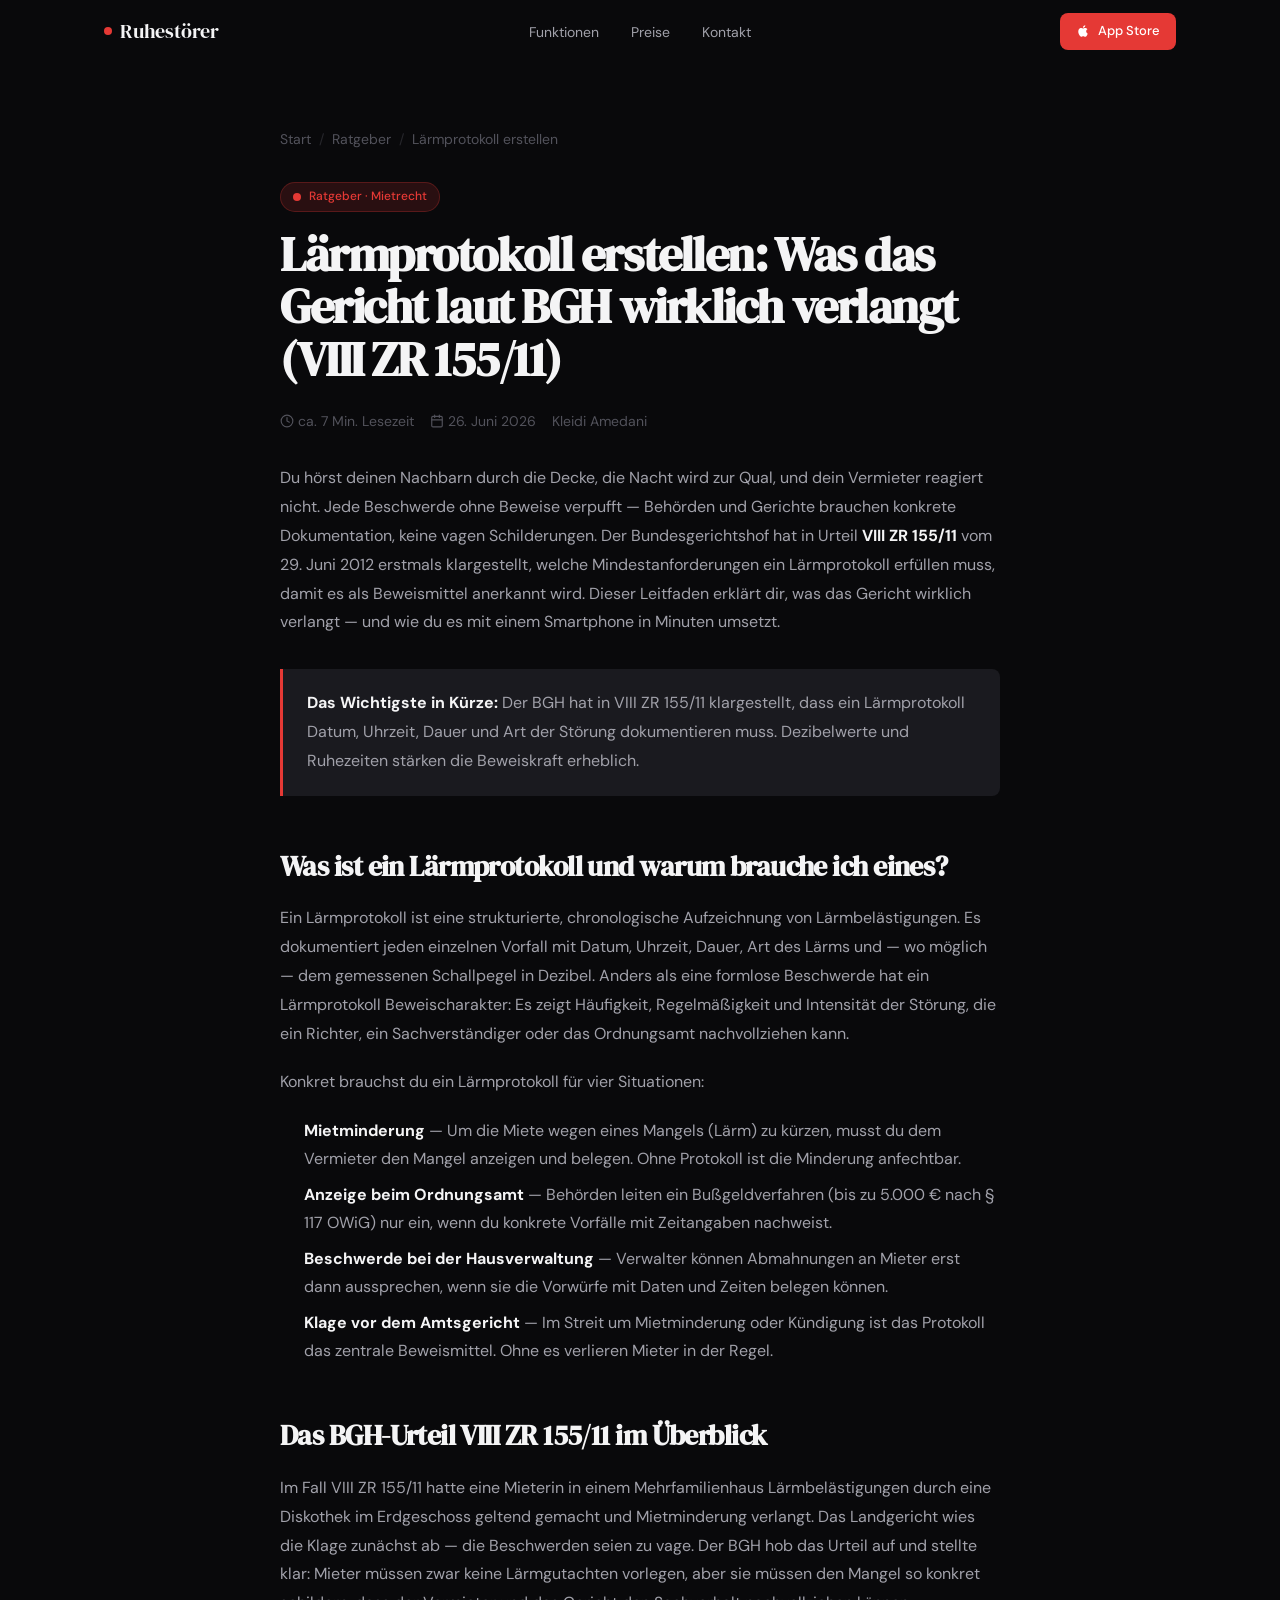
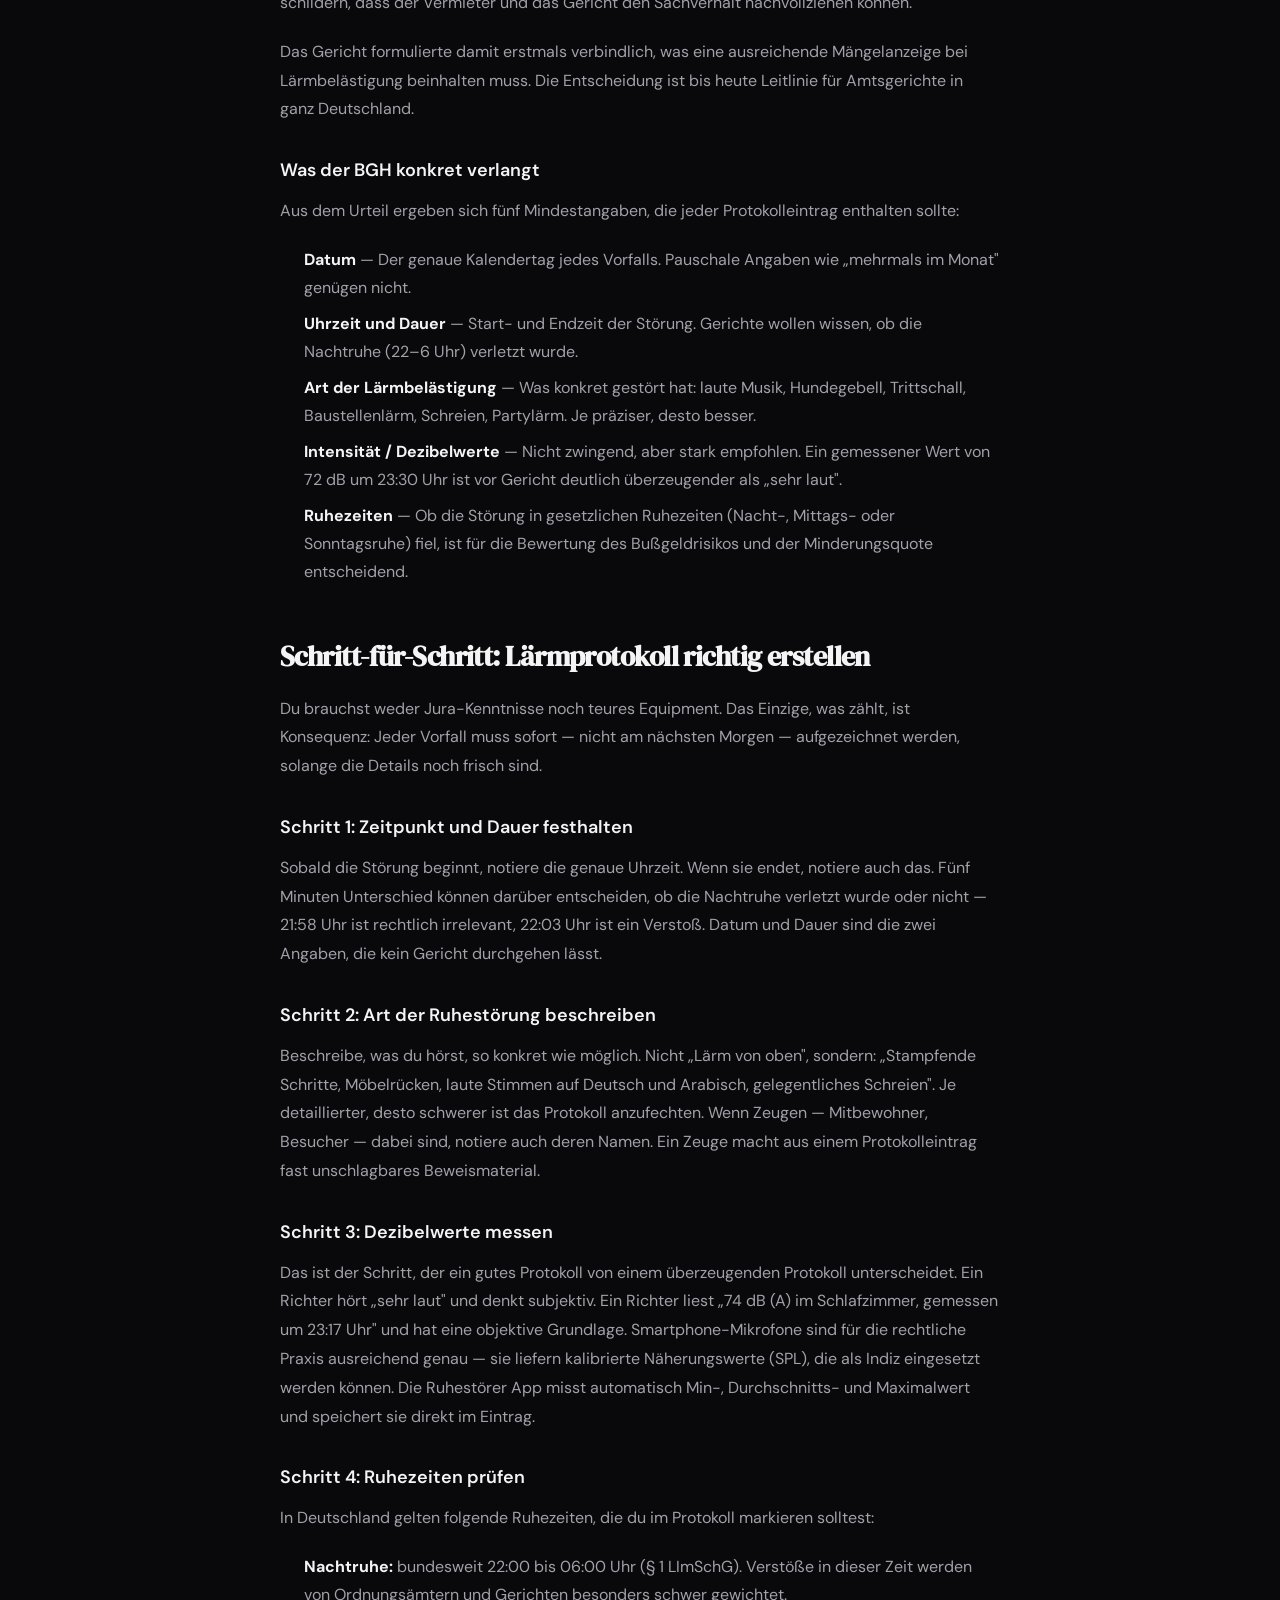
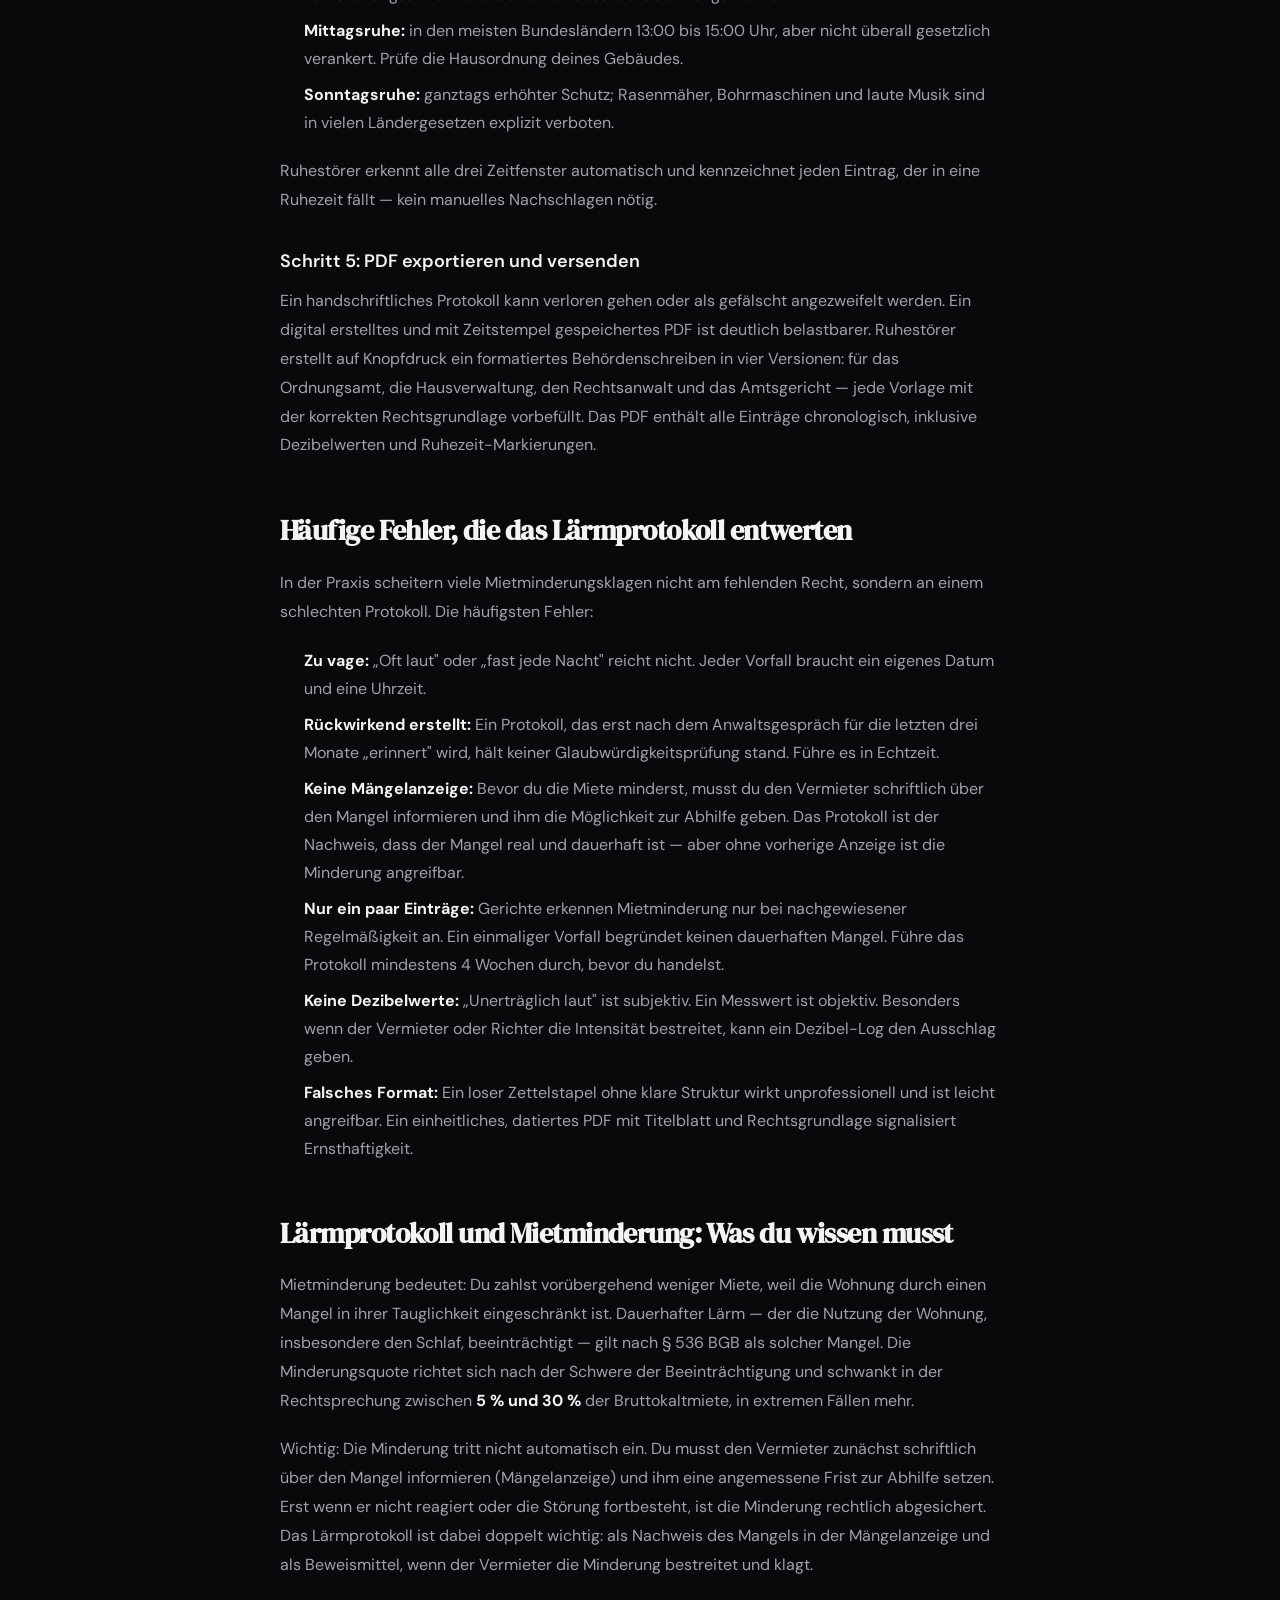
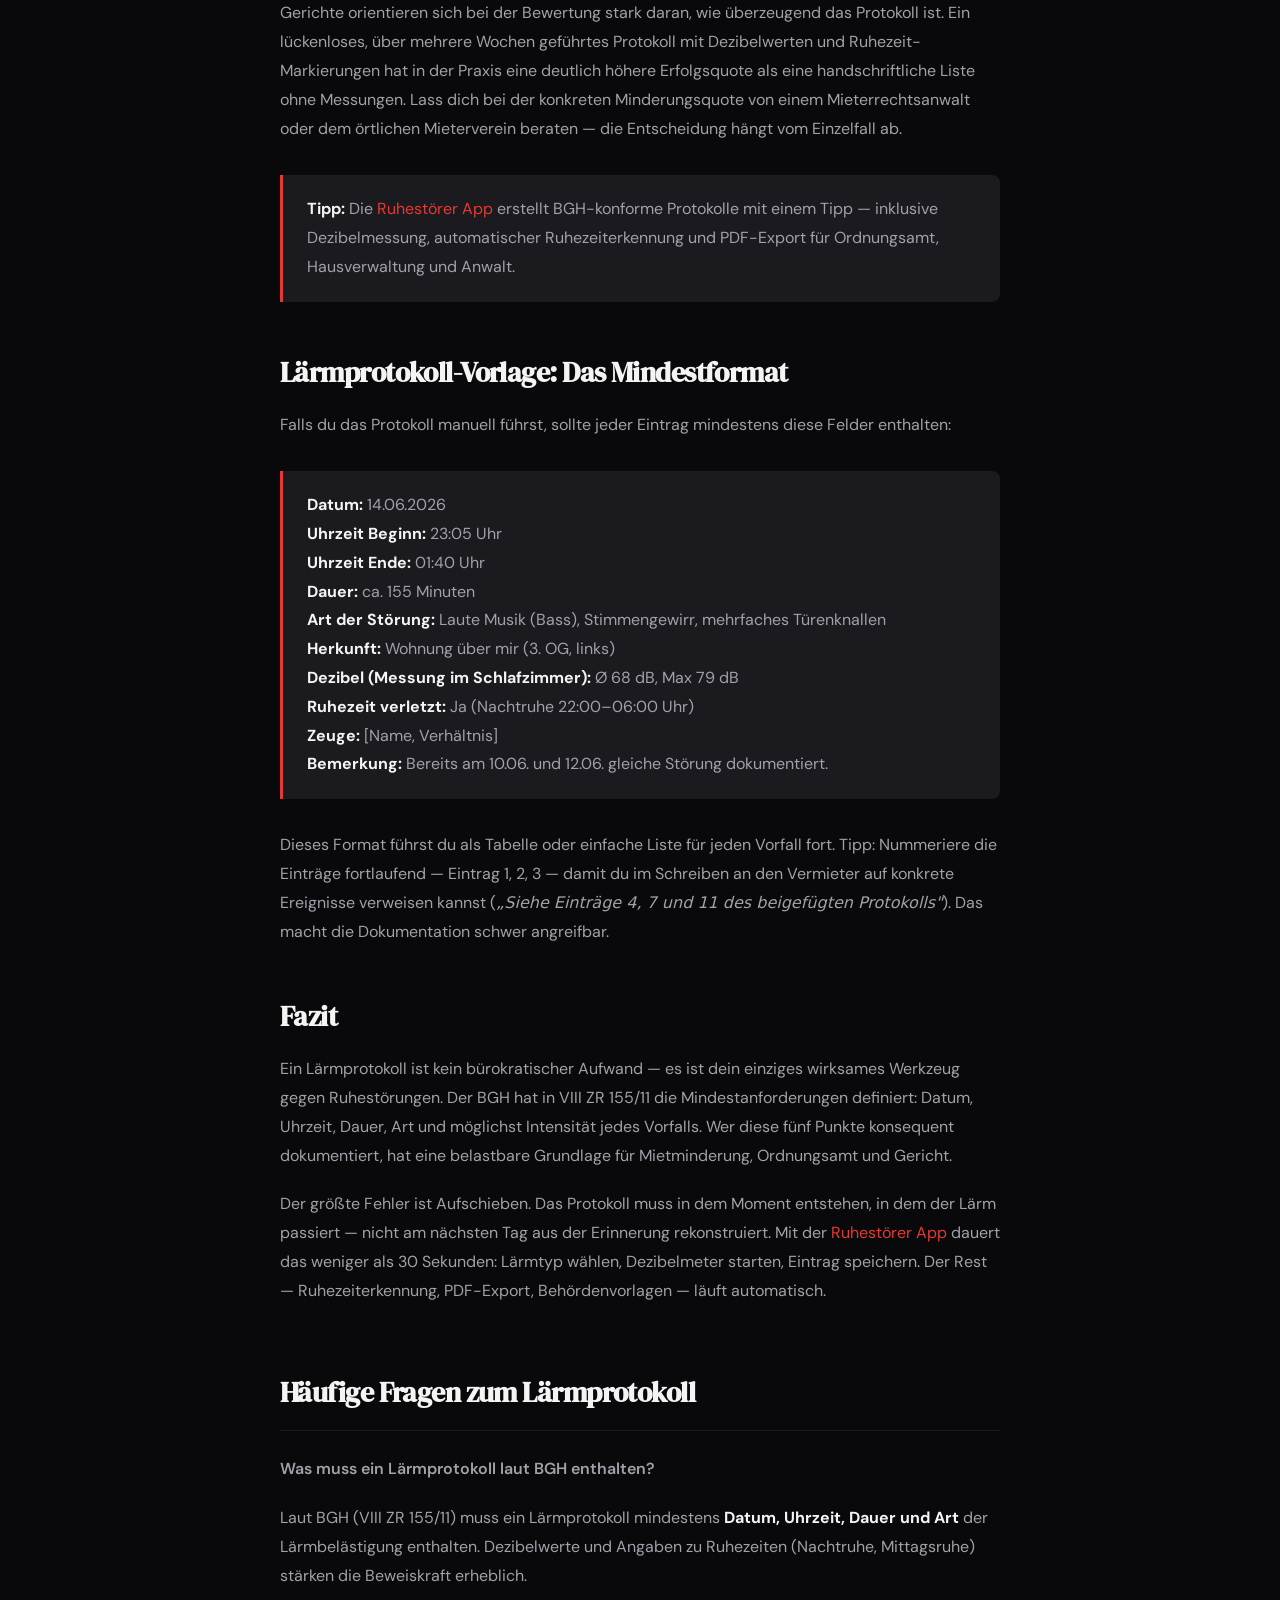
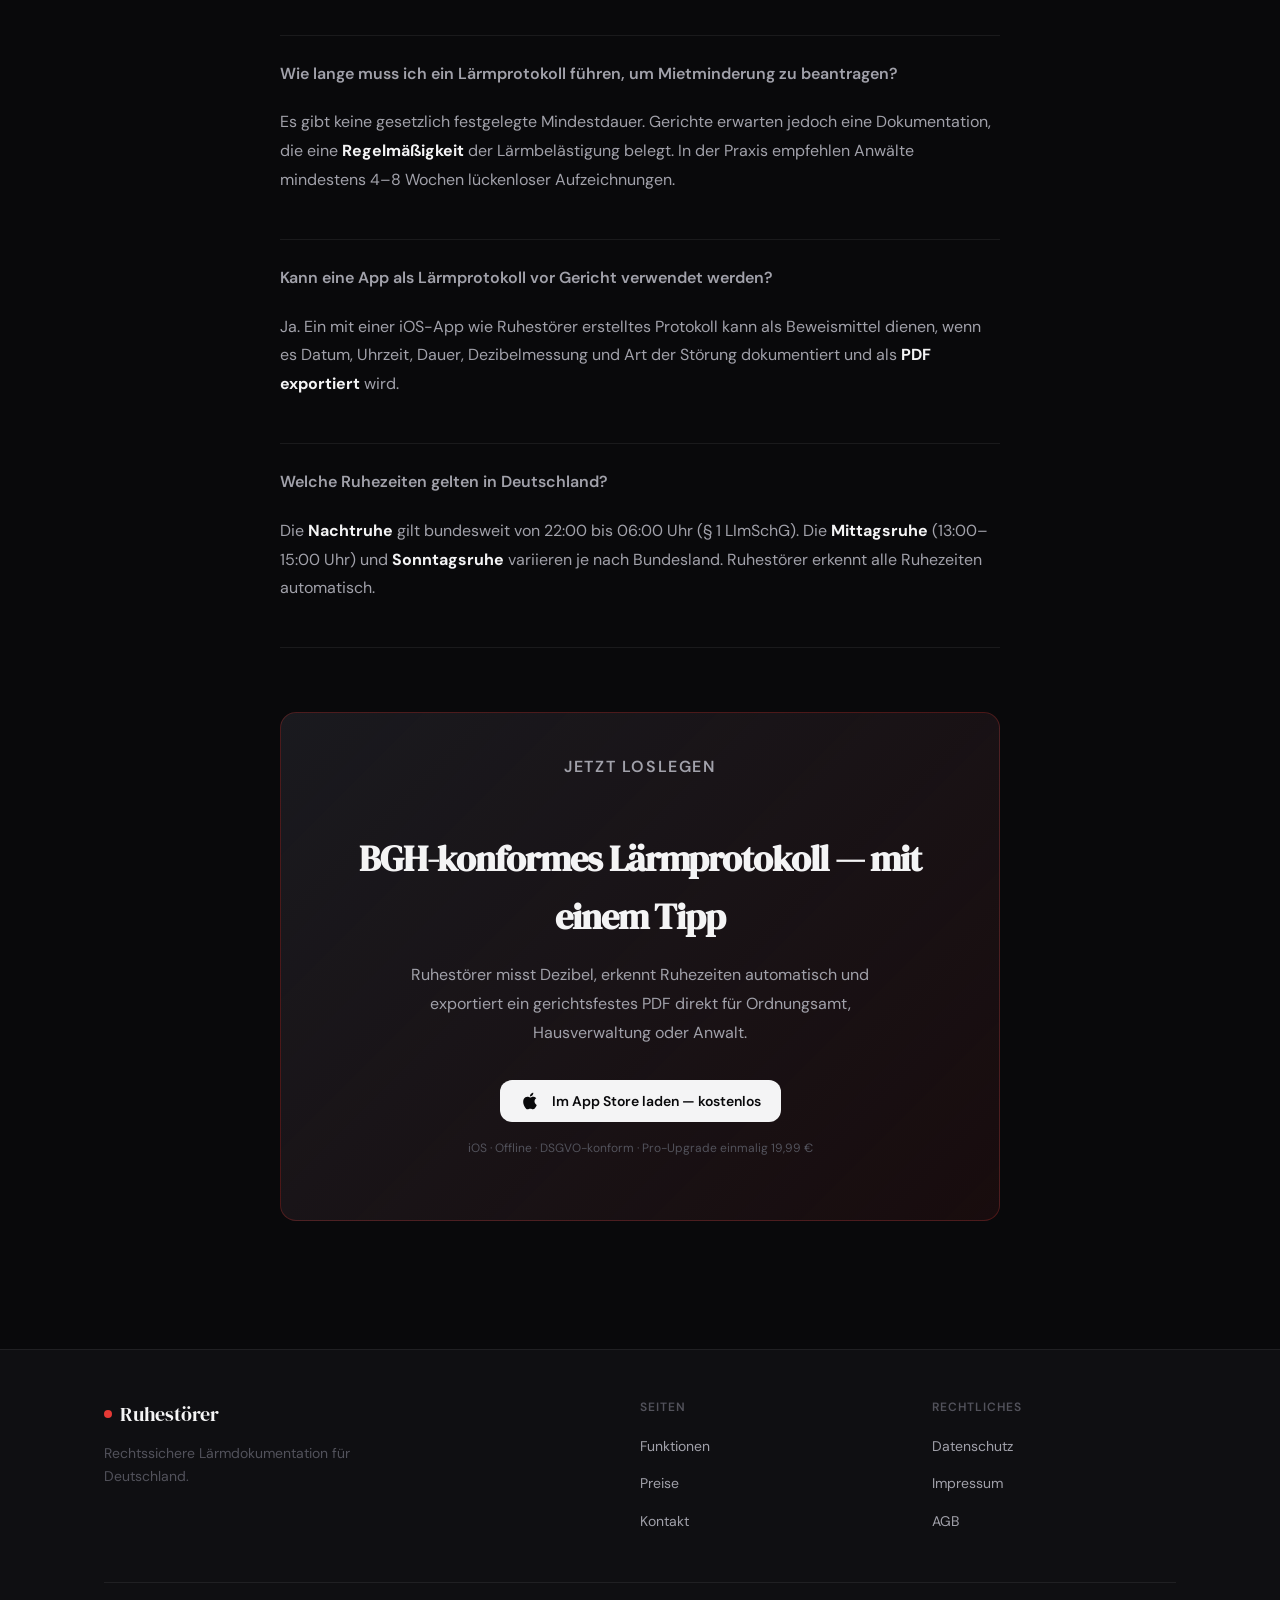
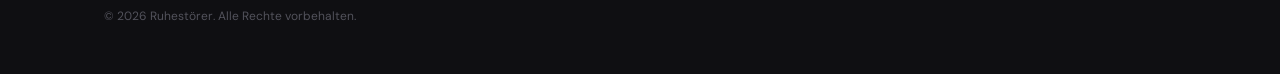
==== commit c664c047: "content: write full article body for Lärmprotokoll guide Replace all placeholders with complete Germ" ====
--- a/ratgeber/laermprotokoll-erstellen/index.html
+++ b/ratgeber/laermprotokoll-erstellen/index.html
@@ -238,8 +238,7 @@
       <div class="article-meta">
         <span>
           <svg width="14" height="14" viewBox="0 0 24 24" fill="none" stroke="currentColor" stroke-width="2" stroke-linecap="round" stroke-linejoin="round" aria-hidden="true"><circle cx="12" cy="12" r="10"/><path d="M12 6v6l4 2"/></svg>
-          <!-- PLACEHOLDER: Replace with real read time once article body is filled in -->
-          ca. 8 Min. Lesezeit
+          ca. 7 Min. Lesezeit
         </span>
         <span>
           <svg width="14" height="14" viewBox="0 0 24 24" fill="none" stroke="currentColor" stroke-width="2" stroke-linecap="round" stroke-linejoin="round" aria-hidden="true"><rect x="3" y="4" width="18" height="18" rx="2"/><path d="M16 2v4M8 2v4M3 10h18"/></svg>
@@ -266,9 +265,7 @@
       <article class="article-body">
 
         <p>
-          <!-- PLACEHOLDER: Lead paragraph. Summarize the article in 2–3 sentences.
-               Example structure: Problem → BGH relevance → what reader will learn. -->
-          [LEAD PARAGRAPH: Erkläre kurz, warum das BGH-Urteil VIII ZR 155/11 für Mieter relevant ist und was dieser Ratgeber zeigt.]
+          Du hörst deinen Nachbarn durch die Decke, die Nacht wird zur Qual, und dein Vermieter reagiert nicht. Jede Beschwerde ohne Beweise verpufft — Behörden und Gerichte brauchen konkrete Dokumentation, keine vagen Schilderungen. Der Bundesgerichtshof hat in Urteil <strong>VIII ZR 155/11</strong> vom 29. Juni 2012 erstmals klargestellt, welche Mindestanforderungen ein Lärmprotokoll erfüllen muss, damit es als Beweismittel anerkannt wird. Dieser Leitfaden erklärt dir, was das Gericht wirklich verlangt — und wie du es mit einem Smartphone in Minuten umsetzt.
         </p>
 
         <div class="article-callout">
@@ -279,69 +276,102 @@
         <h2>Was ist ein Lärmprotokoll und warum brauche ich eines?</h2>
 
         <p>
-          <!-- PLACEHOLDER: Erläuterung, was ein Lärmprotokoll ist, warum Behörden und Gerichte es verlangen,
-               und welche Rechtswege (Ordnungsamt, Hausverwaltung, Gericht, Mietminderung) es unterstützt. -->
-          [INHALT FOLGT]
-        </p>
+          Ein Lärmprotokoll ist eine strukturierte, chronologische Aufzeichnung von Lärmbelästigungen. Es dokumentiert jeden einzelnen Vorfall mit Datum, Uhrzeit, Dauer, Art des Lärms und — wo möglich — dem gemessenen Schallpegel in Dezibel. Anders als eine formlose Beschwerde hat ein Lärmprotokoll Beweischarakter: Es zeigt Häufigkeit, Regelmäßigkeit und Intensität der Störung, die ein Richter, ein Sachverständiger oder das Ordnungsamt nachvollziehen kann.
+        </p>
+        <p>
+          Konkret brauchst du ein Lärmprotokoll für vier Situationen:
+        </p>
+        <ul>
+          <li><strong>Mietminderung</strong> — Um die Miete wegen eines Mangels (Lärm) zu kürzen, musst du dem Vermieter den Mangel anzeigen und belegen. Ohne Protokoll ist die Minderung anfechtbar.</li>
+          <li><strong>Anzeige beim Ordnungsamt</strong> — Behörden leiten ein Bußgeldverfahren (bis zu 5.000 € nach § 117 OWiG) nur ein, wenn du konkrete Vorfälle mit Zeitangaben nachweist.</li>
+          <li><strong>Beschwerde bei der Hausverwaltung</strong> — Verwalter können Abmahnungen an Mieter erst dann aussprechen, wenn sie die Vorwürfe mit Daten und Zeiten belegen können.</li>
+          <li><strong>Klage vor dem Amtsgericht</strong> — Im Streit um Mietminderung oder Kündigung ist das Protokoll das zentrale Beweismittel. Ohne es verlieren Mieter in der Regel.</li>
+        </ul>
 
         <!-- ── H2 2 ──────────────────────────────────────────── -->
         <h2>Das BGH-Urteil VIII ZR 155/11 im Überblick</h2>
 
         <p>
-          <!-- PLACEHOLDER: Sachverhalt des Urteils, Kernaussagen des BGH zu Anforderungen an ein Lärmprotokoll,
-               Konsequenzen für Mieter. Keine eigene Rechtsberatung — nur Sachdarstellung des Urteils. -->
-          [INHALT FOLGT]
+          Im Fall VIII ZR 155/11 hatte eine Mieterin in einem Mehrfamilienhaus Lärmbelästigungen durch eine Diskothek im Erdgeschoss geltend gemacht und Mietminderung verlangt. Das Landgericht wies die Klage zunächst ab — die Beschwerden seien zu vage. Der BGH hob das Urteil auf und stellte klar: Mieter müssen zwar keine Lärmgutachten vorlegen, aber sie müssen den Mangel so konkret schildern, dass der Vermieter und das Gericht den Sachverhalt nachvollziehen können.
+        </p>
+        <p>
+          Das Gericht formulierte damit erstmals verbindlich, was eine ausreichende Mängelanzeige bei Lärmbelästigung beinhalten muss. Die Entscheidung ist bis heute Leitlinie für Amtsgerichte in ganz Deutschland.
         </p>
 
         <h3>Was der BGH konkret verlangt</h3>
 
-        <p><!-- PLACEHOLDER: Liste der BGH-Anforderungen --></p>
+        <p>Aus dem Urteil ergeben sich fünf Mindestangaben, die jeder Protokolleintrag enthalten sollte:</p>
 
         <ul>
-          <li><strong>Datum</strong> — [INHALT FOLGT]</li>
-          <li><strong>Uhrzeit und Dauer</strong> — [INHALT FOLGT]</li>
-          <li><strong>Art der Lärmbelästigung</strong> — [INHALT FOLGT]</li>
-          <li><strong>Intensität / Dezibelwerte</strong> — [INHALT FOLGT]</li>
-          <li><strong>Ruhezeiten</strong> — [INHALT FOLGT]</li>
+          <li><strong>Datum</strong> — Der genaue Kalendertag jedes Vorfalls. Pauschale Angaben wie „mehrmals im Monat" genügen nicht.</li>
+          <li><strong>Uhrzeit und Dauer</strong> — Start- und Endzeit der Störung. Gerichte wollen wissen, ob die Nachtruhe (22–6 Uhr) verletzt wurde.</li>
+          <li><strong>Art der Lärmbelästigung</strong> — Was konkret gestört hat: laute Musik, Hundegebell, Trittschall, Baustellenlärm, Schreien, Partylärm. Je präziser, desto besser.</li>
+          <li><strong>Intensität / Dezibelwerte</strong> — Nicht zwingend, aber stark empfohlen. Ein gemessener Wert von 72 dB um 23:30 Uhr ist vor Gericht deutlich überzeugender als „sehr laut".</li>
+          <li><strong>Ruhezeiten</strong> — Ob die Störung in gesetzlichen Ruhezeiten (Nacht-, Mittags- oder Sonntagsruhe) fiel, ist für die Bewertung des Bußgeldrisikos und der Minderungsquote entscheidend.</li>
         </ul>
 
         <!-- ── H2 3 ──────────────────────────────────────────── -->
         <h2>Schritt-für-Schritt: Lärmprotokoll richtig erstellen</h2>
 
-        <p><!-- PLACEHOLDER: Praxisanleitung --></p>
+        <p>Du brauchst weder Jura-Kenntnisse noch teures Equipment. Das Einzige, was zählt, ist Konsequenz: Jeder Vorfall muss sofort — nicht am nächsten Morgen — aufgezeichnet werden, solange die Details noch frisch sind.</p>
 
         <h3>Schritt 1: Zeitpunkt und Dauer festhalten</h3>
-        <p><!-- PLACEHOLDER -->[INHALT FOLGT]</p>
+        <p>
+          Sobald die Störung beginnt, notiere die genaue Uhrzeit. Wenn sie endet, notiere auch das. Fünf Minuten Unterschied können darüber entscheiden, ob die Nachtruhe verletzt wurde oder nicht — 21:58 Uhr ist rechtlich irrelevant, 22:03 Uhr ist ein Verstoß. Datum und Dauer sind die zwei Angaben, die kein Gericht durchgehen lässt.
+        </p>
 
         <h3>Schritt 2: Art der Ruhestörung beschreiben</h3>
-        <p><!-- PLACEHOLDER -->[INHALT FOLGT]</p>
+        <p>
+          Beschreibe, was du hörst, so konkret wie möglich. Nicht „Lärm von oben", sondern: „Stampfende Schritte, Möbelrücken, laute Stimmen auf Deutsch und Arabisch, gelegentliches Schreien". Je detaillierter, desto schwerer ist das Protokoll anzufechten. Wenn Zeugen — Mitbewohner, Besucher — dabei sind, notiere auch deren Namen. Ein Zeuge macht aus einem Protokolleintrag fast unschlagbares Beweismaterial.
+        </p>
 
         <h3>Schritt 3: Dezibelwerte messen</h3>
-        <p><!-- PLACEHOLDER -->[INHALT FOLGT]</p>
+        <p>
+          Das ist der Schritt, der ein gutes Protokoll von einem überzeugenden Protokoll unterscheidet. Ein Richter hört „sehr laut" und denkt subjektiv. Ein Richter liest „74 dB (A) im Schlafzimmer, gemessen um 23:17 Uhr" und hat eine objektive Grundlage. Smartphone-Mikrofone sind für die rechtliche Praxis ausreichend genau — sie liefern kalibrierte Näherungswerte (SPL), die als Indiz eingesetzt werden können. Die Ruhestörer App misst automatisch Min-, Durchschnitts- und Maximalwert und speichert sie direkt im Eintrag.
+        </p>
 
         <h3>Schritt 4: Ruhezeiten prüfen</h3>
         <p>
-          <!-- PLACEHOLDER: Welche Ruhezeiten gelten, wo variieren sie (Bundesland),
-               wie erkennt die Ruhestörer App Verstöße automatisch. -->
-          [INHALT FOLGT]
+          In Deutschland gelten folgende Ruhezeiten, die du im Protokoll markieren solltest:
+        </p>
+        <ul>
+          <li><strong>Nachtruhe:</strong> bundesweit 22:00 bis 06:00 Uhr (§ 1 LImSchG). Verstöße in dieser Zeit werden von Ordnungsämtern und Gerichten besonders schwer gewichtet.</li>
+          <li><strong>Mittagsruhe:</strong> in den meisten Bundesländern 13:00 bis 15:00 Uhr, aber nicht überall gesetzlich verankert. Prüfe die Hausordnung deines Gebäudes.</li>
+          <li><strong>Sonntagsruhe:</strong> ganztags erhöhter Schutz; Rasenmäher, Bohrmaschinen und laute Musik sind in vielen Ländergesetzen explizit verboten.</li>
+        </ul>
+        <p>
+          Ruhestörer erkennt alle drei Zeitfenster automatisch und kennzeichnet jeden Eintrag, der in eine Ruhezeit fällt — kein manuelles Nachschlagen nötig.
         </p>
 
         <h3>Schritt 5: PDF exportieren und versenden</h3>
-        <p><!-- PLACEHOLDER -->[INHALT FOLGT]</p>
+        <p>
+          Ein handschriftliches Protokoll kann verloren gehen oder als gefälscht angezweifelt werden. Ein digital erstelltes und mit Zeitstempel gespeichertes PDF ist deutlich belastbarer. Ruhestörer erstellt auf Knopfdruck ein formatiertes Behördenschreiben in vier Versionen: für das Ordnungsamt, die Hausverwaltung, den Rechtsanwalt und das Amtsgericht — jede Vorlage mit der korrekten Rechtsgrundlage vorbefüllt. Das PDF enthält alle Einträge chronologisch, inklusive Dezibelwerten und Ruhezeit-Markierungen.
+        </p>
 
         <!-- ── H2 4 ──────────────────────────────────────────── -->
         <h2>Häufige Fehler, die das Lärmprotokoll entwerten</h2>
 
-        <p><!-- PLACEHOLDER: Liste typischer Fehler -->[INHALT FOLGT]</p>
+        <p>In der Praxis scheitern viele Mietminderungsklagen nicht am fehlenden Recht, sondern an einem schlechten Protokoll. Die häufigsten Fehler:</p>
+        <ul>
+          <li><strong>Zu vage:</strong> „Oft laut" oder „fast jede Nacht" reicht nicht. Jeder Vorfall braucht ein eigenes Datum und eine Uhrzeit.</li>
+          <li><strong>Rückwirkend erstellt:</strong> Ein Protokoll, das erst nach dem Anwaltsgespräch für die letzten drei Monate „erinnert" wird, hält keiner Glaubwürdigkeitsprüfung stand. Führe es in Echtzeit.</li>
+          <li><strong>Keine Mängelanzeige:</strong> Bevor du die Miete minderst, musst du den Vermieter schriftlich über den Mangel informieren und ihm die Möglichkeit zur Abhilfe geben. Das Protokoll ist der Nachweis, dass der Mangel real und dauerhaft ist — aber ohne vorherige Anzeige ist die Minderung angreifbar.</li>
+          <li><strong>Nur ein paar Einträge:</strong> Gerichte erkennen Mietminderung nur bei nachgewiesener Regelmäßigkeit an. Ein einmaliger Vorfall begründet keinen dauerhaften Mangel. Führe das Protokoll mindestens 4 Wochen durch, bevor du handelst.</li>
+          <li><strong>Keine Dezibelwerte:</strong> „Unerträglich laut" ist subjektiv. Ein Messwert ist objektiv. Besonders wenn der Vermieter oder Richter die Intensität bestreitet, kann ein Dezibel-Log den Ausschlag geben.</li>
+          <li><strong>Falsches Format:</strong> Ein loser Zettelstapel ohne klare Struktur wirkt unprofessionell und ist leicht angreifbar. Ein einheitliches, datiertes PDF mit Titelblatt und Rechtsgrundlage signalisiert Ernsthaftigkeit.</li>
+        </ul>
 
         <!-- ── H2 5 ──────────────────────────────────────────── -->
         <h2>Lärmprotokoll und Mietminderung: Was du wissen musst</h2>
 
         <p>
-          <!-- PLACEHOLDER: Wie das Protokoll die Mietminderung unterstützt,
-               wie hoch die Minderung sein kann, wann man den Vermieter in Verzug setzen muss.
-               Keine Rechtsberatung — Sachdarstellung mit Verweis auf Anwalt. -->
-          [INHALT FOLGT]
+          Mietminderung bedeutet: Du zahlst vorübergehend weniger Miete, weil die Wohnung durch einen Mangel in ihrer Tauglichkeit eingeschränkt ist. Dauerhafter Lärm — der die Nutzung der Wohnung, insbesondere den Schlaf, beeinträchtigt — gilt nach § 536 BGB als solcher Mangel. Die Minderungsquote richtet sich nach der Schwere der Beeinträchtigung und schwankt in der Rechtsprechung zwischen <strong>5 % und 30 %</strong> der Bruttokaltmiete, in extremen Fällen mehr.
+        </p>
+        <p>
+          Wichtig: Die Minderung tritt nicht automatisch ein. Du musst den Vermieter zunächst schriftlich über den Mangel informieren (Mängelanzeige) und ihm eine angemessene Frist zur Abhilfe setzen. Erst wenn er nicht reagiert oder die Störung fortbesteht, ist die Minderung rechtlich abgesichert. Das Lärmprotokoll ist dabei doppelt wichtig: als Nachweis des Mangels in der Mängelanzeige und als Beweismittel, wenn der Vermieter die Minderung bestreitet und klagt.
+        </p>
+        <p>
+          Gerichte orientieren sich bei der Bewertung stark daran, wie überzeugend das Protokoll ist. Ein lückenloses, über mehrere Wochen geführtes Protokoll mit Dezibelwerten und Ruhezeit-Markierungen hat in der Praxis eine deutlich höhere Erfolgsquote als eine handschriftliche Liste ohne Messungen. Lass dich bei der konkreten Minderungsquote von einem Mieterrechtsanwalt oder dem örtlichen Mieterverein beraten — die Entscheidung hängt vom Einzelfall ab.
         </p>
 
         <!-- Internal link to homepage -->
@@ -354,14 +384,33 @@
         <!-- ── H2 6 ──────────────────────────────────────────── -->
         <h2>Lärmprotokoll-Vorlage: Das Mindestformat</h2>
 
-        <p><!-- PLACEHOLDER: Zeige ein Beispielformat für ein handschriftliches oder tabellarisches Protokoll -->[INHALT FOLGT]</p>
+        <p>Falls du das Protokoll manuell führst, sollte jeder Eintrag mindestens diese Felder enthalten:</p>
+        <div class="article-callout">
+          <p>
+            <strong>Datum:</strong> 14.06.2026<br>
+            <strong>Uhrzeit Beginn:</strong> 23:05 Uhr<br>
+            <strong>Uhrzeit Ende:</strong> 01:40 Uhr<br>
+            <strong>Dauer:</strong> ca. 155 Minuten<br>
+            <strong>Art der Störung:</strong> Laute Musik (Bass), Stimmengewirr, mehrfaches Türenknallen<br>
+            <strong>Herkunft:</strong> Wohnung über mir (3. OG, links)<br>
+            <strong>Dezibel (Messung im Schlafzimmer):</strong> Ø 68 dB, Max 79 dB<br>
+            <strong>Ruhezeit verletzt:</strong> Ja (Nachtruhe 22:00–06:00 Uhr)<br>
+            <strong>Zeuge:</strong> [Name, Verhältnis]<br>
+            <strong>Bemerkung:</strong> Bereits am 10.06. und 12.06. gleiche Störung dokumentiert.
+          </p>
+        </div>
+        <p>
+          Dieses Format führst du als Tabelle oder einfache Liste für jeden Vorfall fort. Tipp: Nummeriere die Einträge fortlaufend — Eintrag 1, 2, 3 — damit du im Schreiben an den Vermieter auf konkrete Ereignisse verweisen kannst (<em>„Siehe Einträge 4, 7 und 11 des beigefügten Protokolls"</em>). Das macht die Dokumentation schwer angreifbar.
+        </p>
 
         <!-- ── H2 7 ──────────────────────────────────────────── -->
         <h2>Fazit</h2>
 
         <p>
-          <!-- PLACEHOLDER: Kurze Zusammenfassung der wichtigsten Punkte + klarer CTA zur App. -->
-          [INHALT FOLGT]
+          Ein Lärmprotokoll ist kein bürokratischer Aufwand — es ist dein einziges wirksames Werkzeug gegen Ruhestörungen. Der BGH hat in VIII ZR 155/11 die Mindestanforderungen definiert: Datum, Uhrzeit, Dauer, Art und möglichst Intensität jedes Vorfalls. Wer diese fünf Punkte konsequent dokumentiert, hat eine belastbare Grundlage für Mietminderung, Ordnungsamt und Gericht.
+        </p>
+        <p>
+          Der größte Fehler ist Aufschieben. Das Protokoll muss in dem Moment entstehen, in dem der Lärm passiert — nicht am nächsten Tag aus der Erinnerung rekonstruiert. Mit der <a href="../../index.html" style="color:var(--accent);">Ruhestörer App</a> dauert das weniger als 30 Sekunden: Lärmtyp wählen, Dezibelmeter starten, Eintrag speichern. Der Rest — Ruhezeiterkennung, PDF-Export, Behördenvorlagen — läuft automatisch.
         </p>
 
         <!-- ── FAQ ──────────────────────────────────────────────
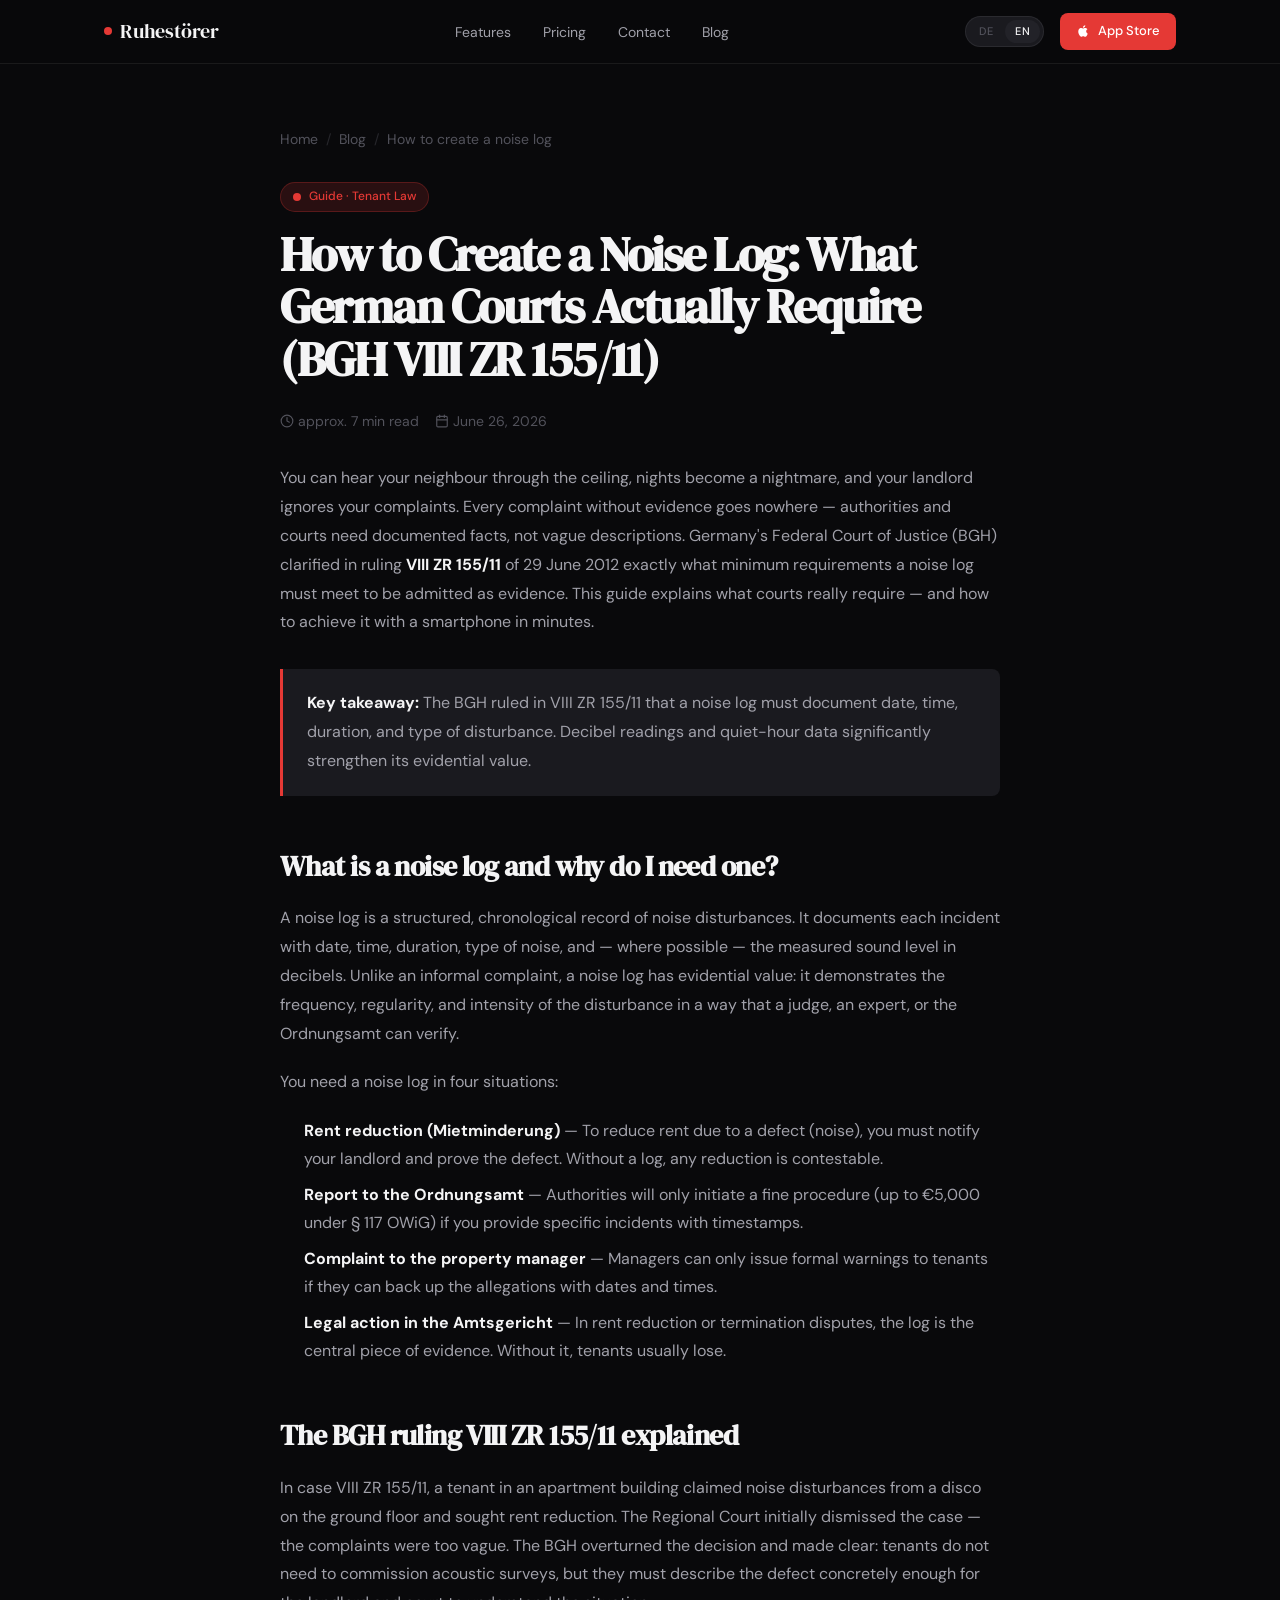
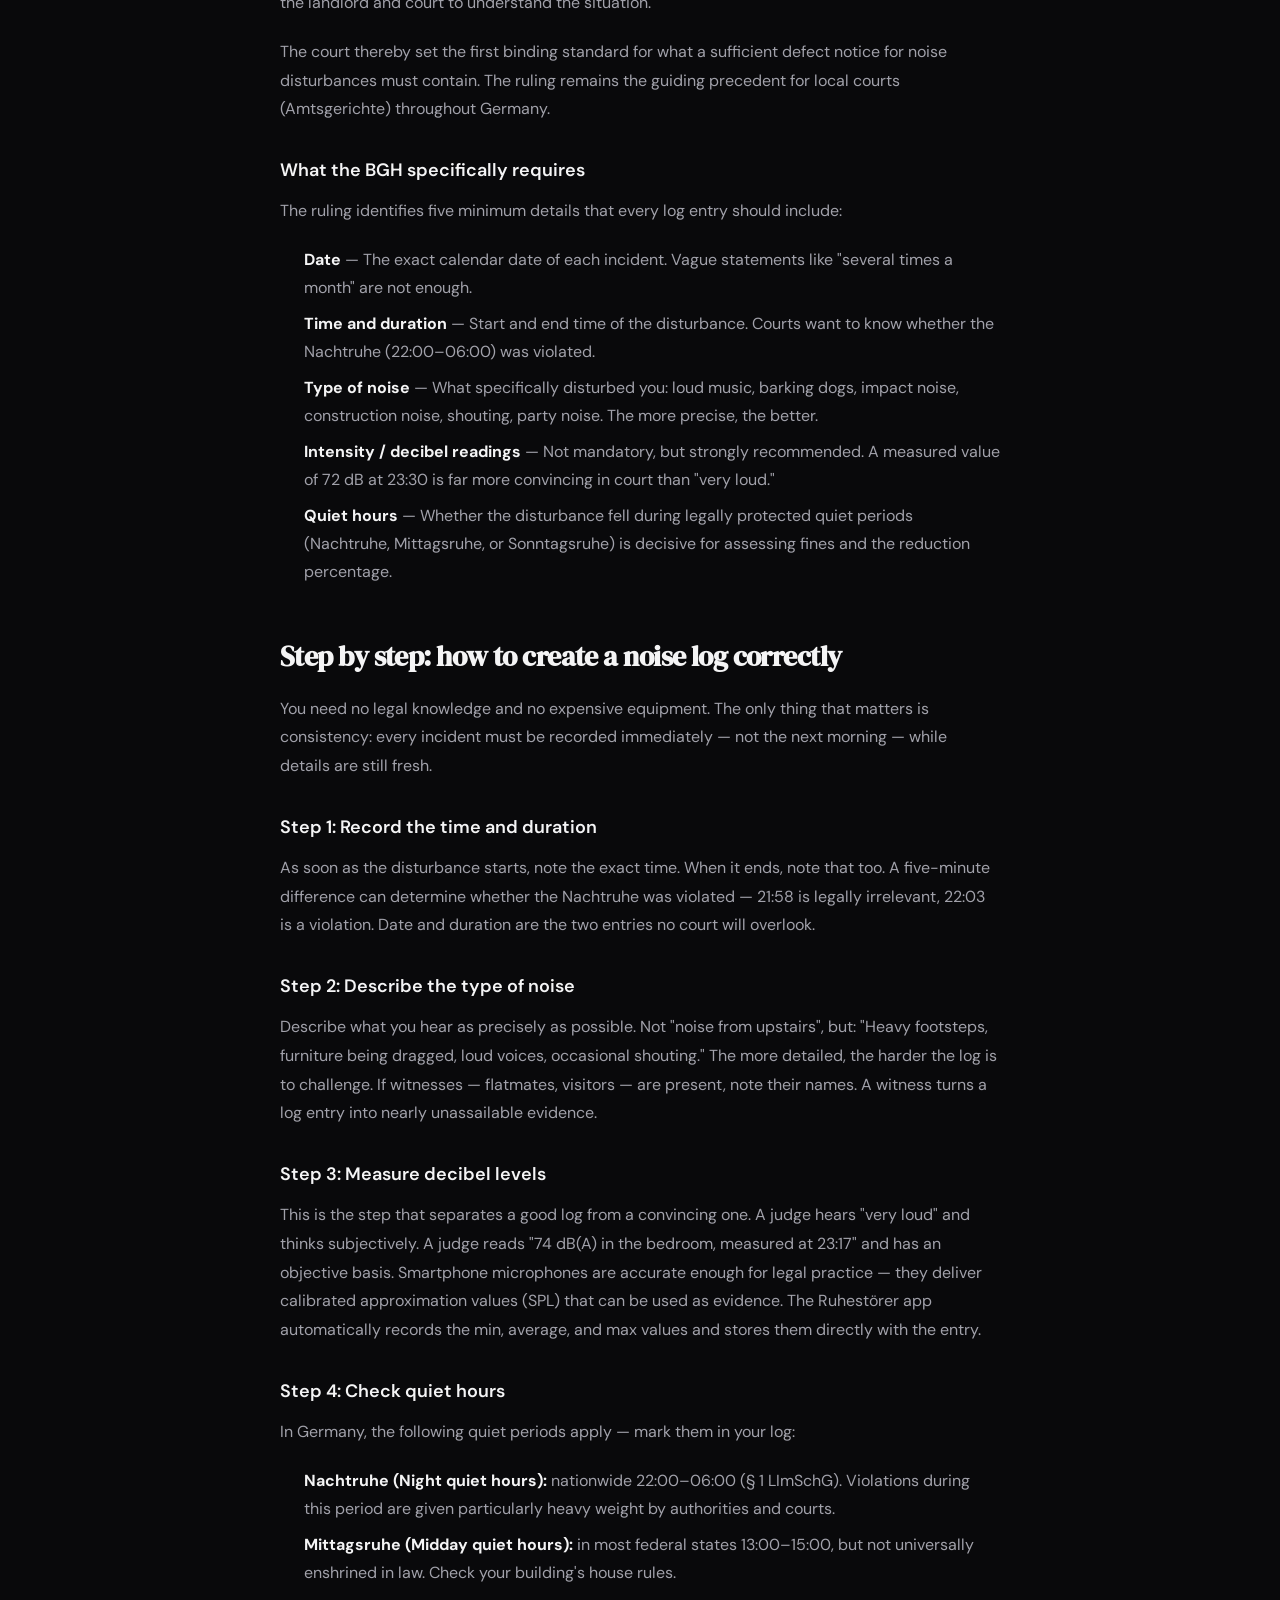
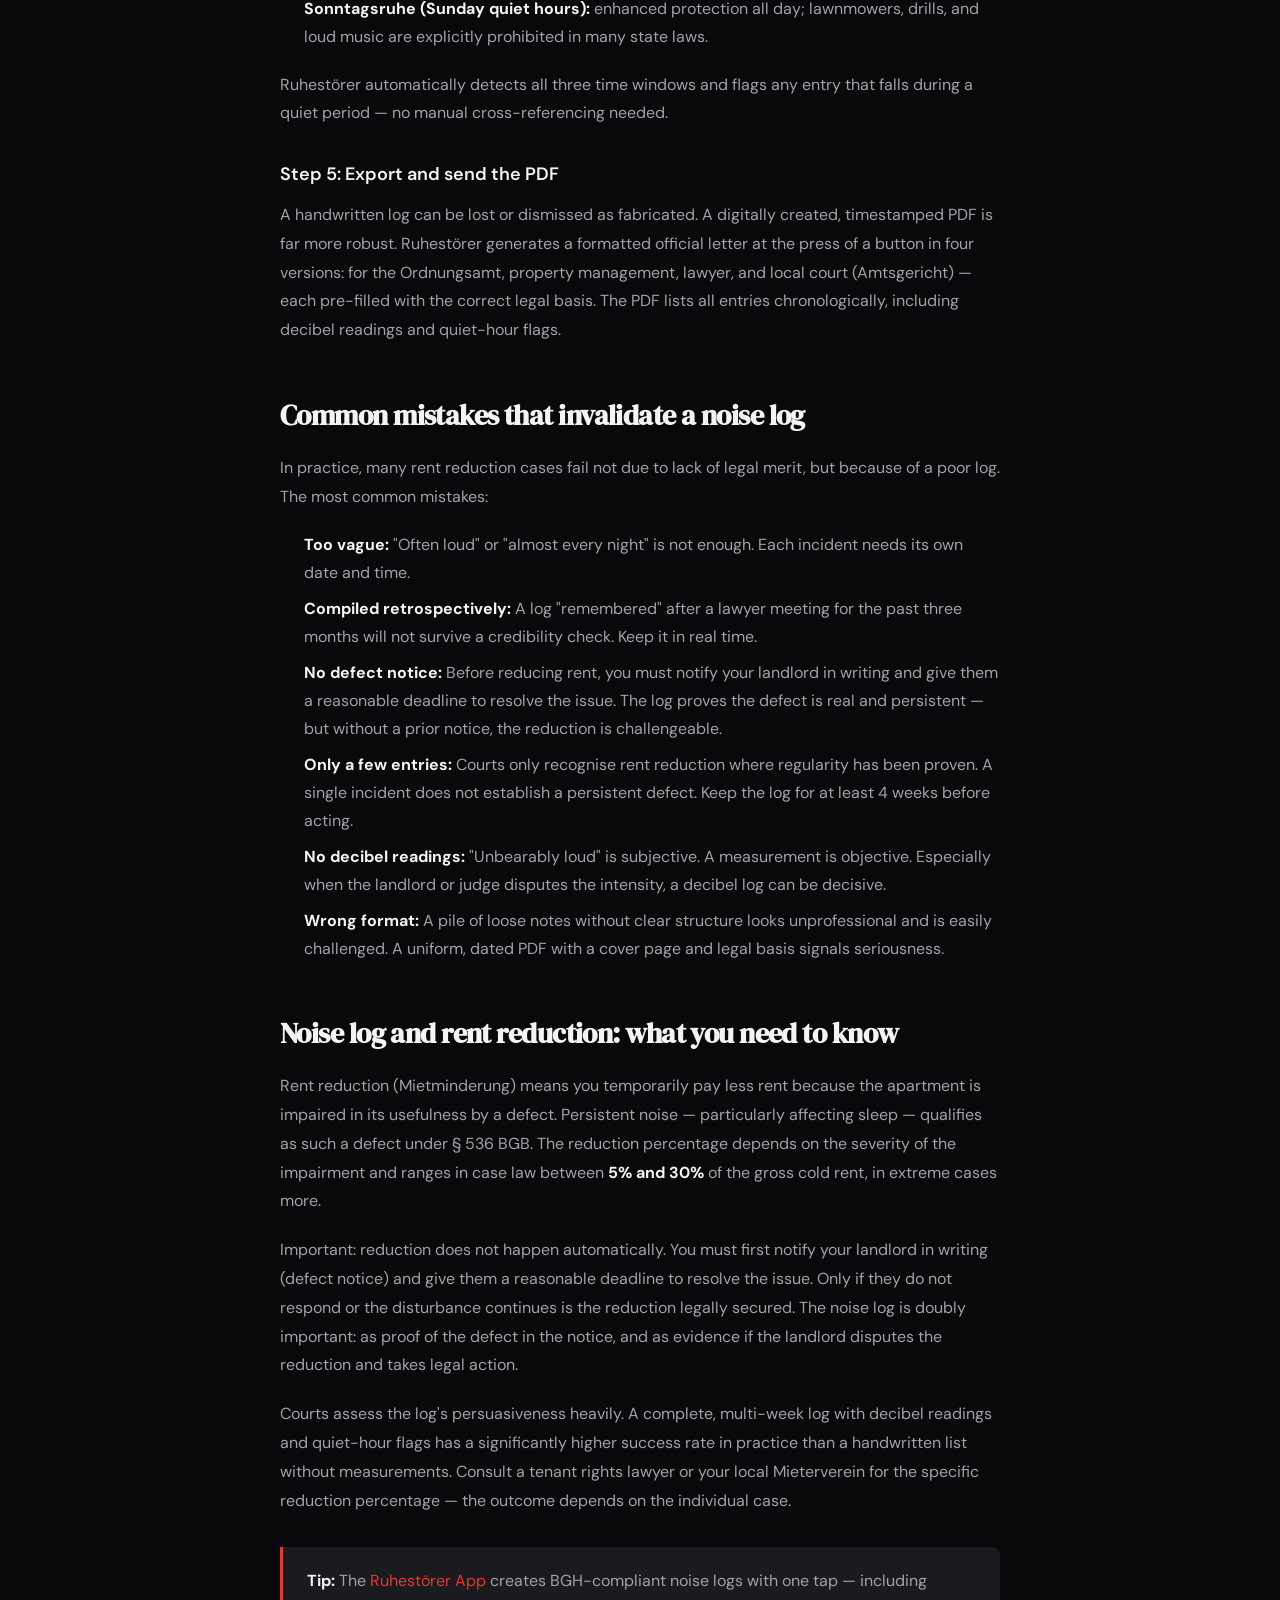
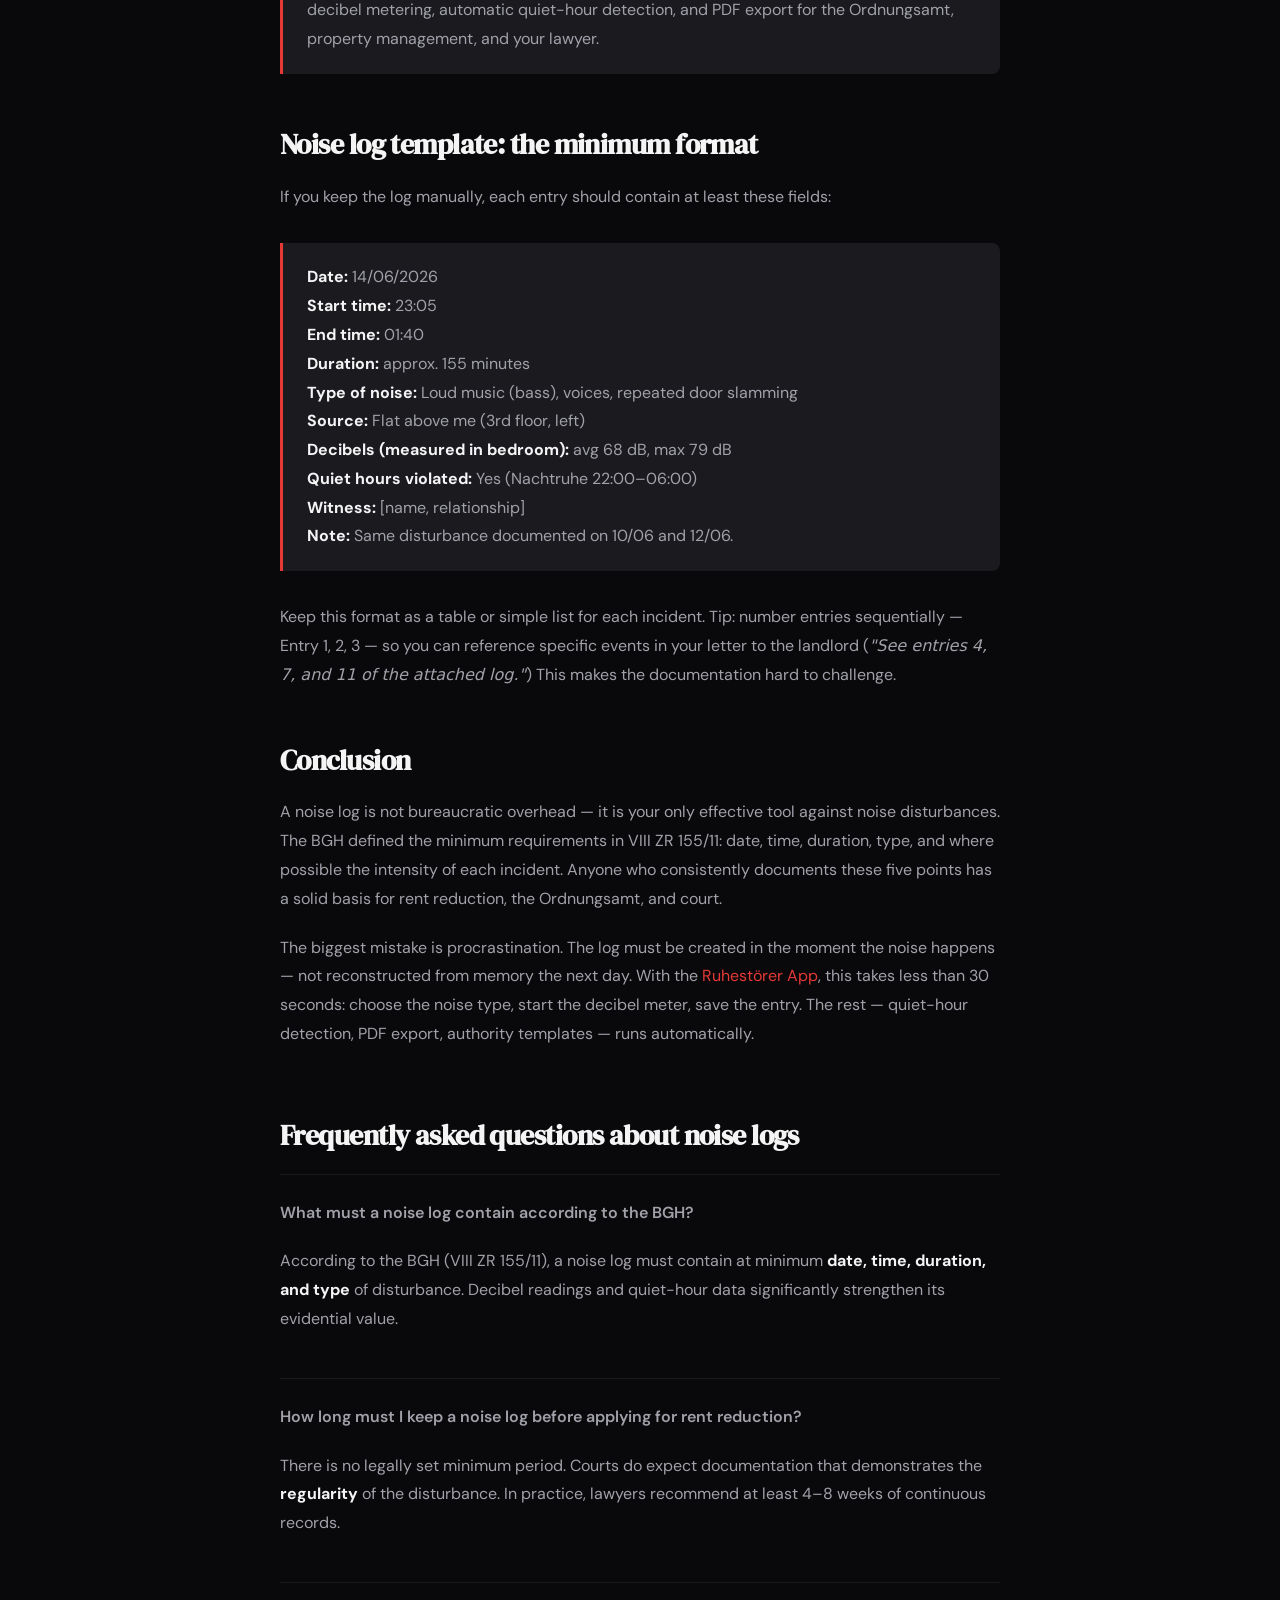
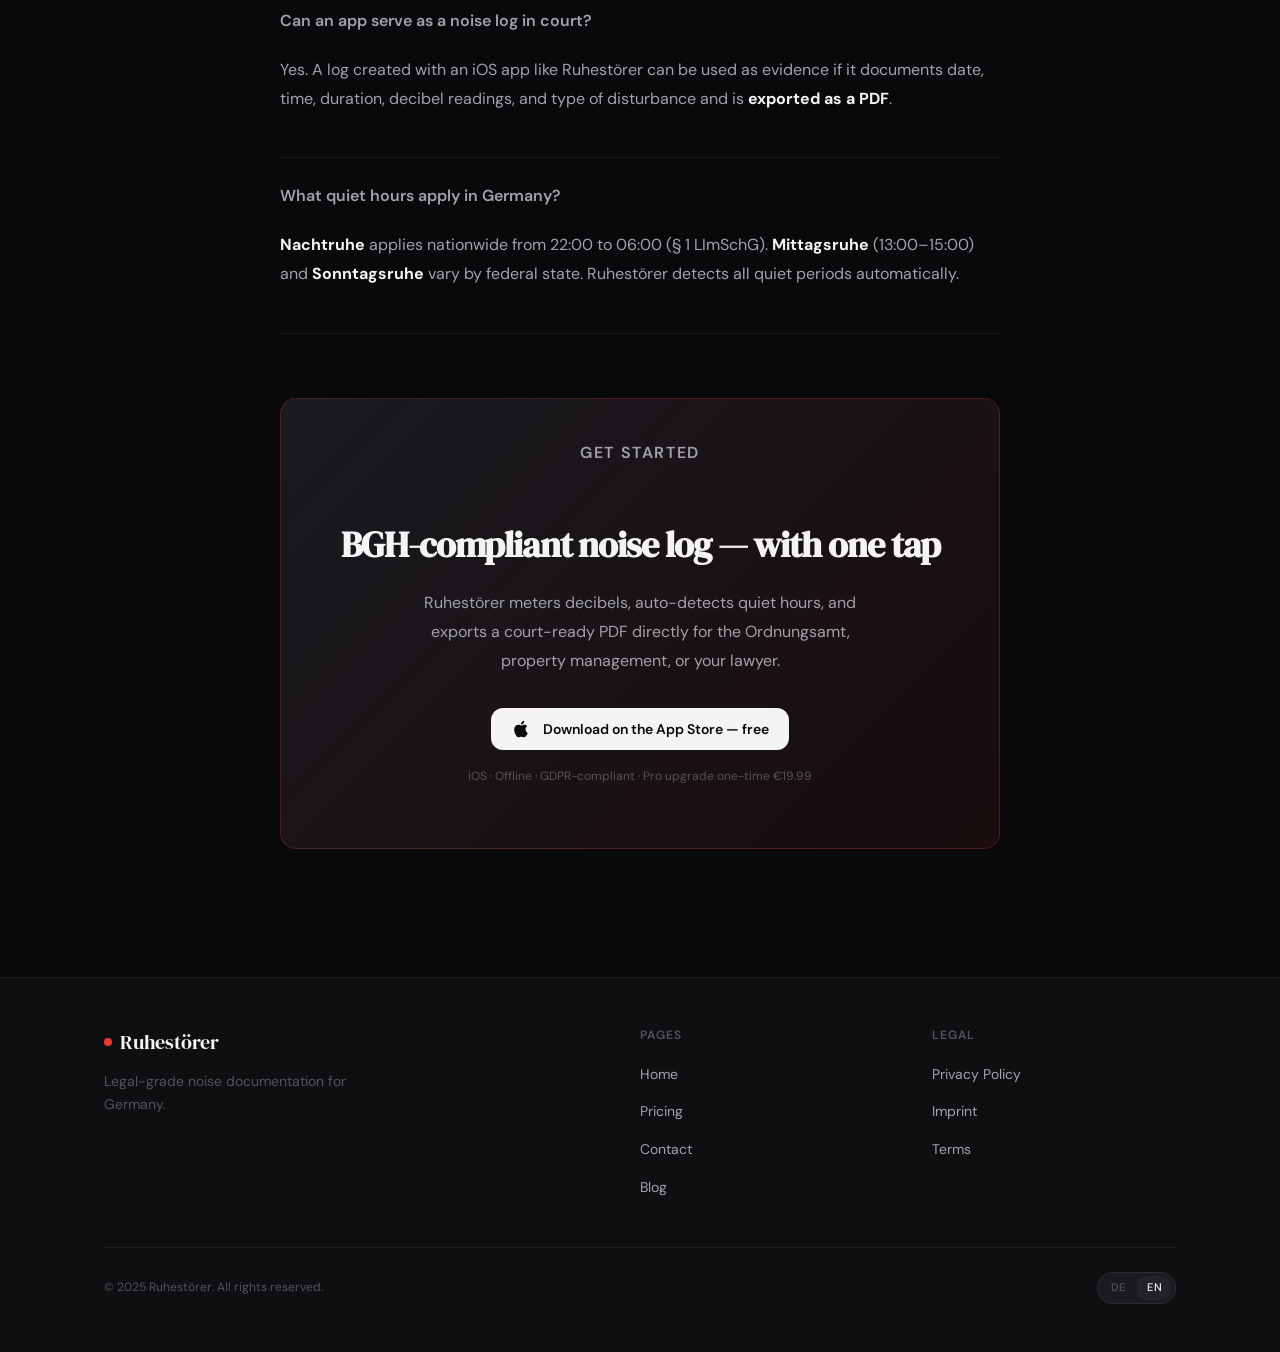
==== commit f5b04d5b: "legal: fill in operator name, remove address placeholders from imprint and terms Co-Authored-By: Cla" ====
--- a/ratgeber/laermprotokoll-erstellen/index.html
+++ b/ratgeber/laermprotokoll-erstellen/index.html
@@ -91,6 +91,8 @@
   <noscript><link rel="stylesheet" href="https://fonts.googleapis.com/css2?family=DM+Serif+Display:ital@0;1&family=DM+Sans:ital,opsz,wght@0,9..40,300;0,9..40,400;0,9..40,500;0,9..40,600;1,9..40,300&display=swap"></noscript>
   <link rel="stylesheet" href="../../css/styles.css" />
   <style>
+    .lang-content { display: none; }
+    .lang-content.active { display: block; }
     .article-meta {
       display: flex;
       align-items: center;
@@ -181,324 +183,455 @@
 </head>
 <body>
 
-<!-- ── Navigation ─────────────────────────────────────────── -->
-<nav class="nav scrolled" role="navigation" aria-label="Main navigation">
-  <div class="nav-inner">
-    <a href="../../index.html" class="nav-logo" aria-label="Ruhestörer Home">
-      <span class="nav-logo-dot" aria-hidden="true"></span>
-      Ruhestörer
-    </a>
-    <ul class="nav-links" role="list">
-      <li><a href="../../index.html#features">Funktionen</a></li>
-      <li><a href="../../pricing.html">Preise</a></li>
-      <li><a href="../../contact.html">Kontakt</a></li>
-    </ul>
-    <div class="nav-right">
-      <a href="https://apps.apple.com/de/app/id6763788979" class="btn btn-primary" style="font-size:0.8125rem;padding:8px 16px;" aria-label="Im App Store laden">
-        <svg width="14" height="14" viewBox="0 0 24 24" fill="currentColor" aria-hidden="true"><path d="M18.71 19.5c-.83 1.24-1.71 2.45-3.05 2.47-1.34.03-1.77-.79-3.29-.79-1.53 0-2 .77-3.27.82-1.31.05-2.3-1.32-3.14-2.53C4.25 17 2.94 12.45 4.7 9.39c.87-1.52 2.43-2.48 4.12-2.51 1.28-.02 2.5.87 3.29.87.78 0 2.26-1.07 3.8-.91.65.03 2.47.26 3.64 1.98-.09.06-2.17 1.28-2.15 3.81.03 3.02 2.65 4.03 2.68 4.04-.03.07-.42 1.44-1.38 2.83M13 3.5c.73-.83 1.94-1.46 2.94-1.5.13 1.17-.34 2.35-1.04 3.19-.69.85-1.83 1.51-2.95 1.42-.15-1.15.41-2.35 1.05-3.11"/></svg>
-        App Store
-      </a>
-      <button class="nav-hamburger" aria-label="Menu öffnen" aria-expanded="false">
-        <span></span><span></span><span></span>
-      </button>
-    </div>
-  </div>
-</nav>
-
-<!-- ── Mobile menu ─────────────────────────────────────────── -->
-<div class="mobile-menu" role="dialog" aria-label="Navigation">
-  <a href="../../index.html#features">Funktionen</a>
-  <a href="../../pricing.html">Preise</a>
-  <a href="../../contact.html">Kontakt</a>
-</div>
+<div id="site-nav"></div>
 
 <main style="padding-top:calc(var(--nav-h) + var(--space-16));padding-bottom:var(--space-32);">
   <div class="container">
     <div style="max-width:720px;margin-inline:auto;">
 
-      <!-- Breadcrumb -->
-      <nav class="breadcrumb" aria-label="Breadcrumb">
-        <a href="../../index.html">Start</a>
-        <span class="breadcrumb-sep" aria-hidden="true">/</span>
-        <span>Ratgeber</span>
-        <span class="breadcrumb-sep" aria-hidden="true">/</span>
-        <span>Lärmprotokoll erstellen</span>
-      </nav>
-
-      <!-- Article header -->
-      <div class="noise-badge" style="display:inline-flex;margin-bottom:var(--space-4);">
-        <svg width="8" height="8" viewBox="0 0 8 8" aria-hidden="true"><circle cx="4" cy="4" r="4" fill="currentColor"/></svg>
-        <span>Ratgeber · Mietrecht</span>
-      </div>
-
-      <h1 class="display" style="font-size:clamp(2rem,4.5vw,3rem);line-height:1.1;letter-spacing:-0.03em;margin-bottom:var(--space-6);">
-        Lärmprotokoll erstellen: Was das Gericht laut BGH wirklich verlangt (VIII&nbsp;ZR&nbsp;155/11)
-      </h1>
-
-      <div class="article-meta">
-        <span>
-          <svg width="14" height="14" viewBox="0 0 24 24" fill="none" stroke="currentColor" stroke-width="2" stroke-linecap="round" stroke-linejoin="round" aria-hidden="true"><circle cx="12" cy="12" r="10"/><path d="M12 6v6l4 2"/></svg>
-          ca. 7 Min. Lesezeit
-        </span>
-        <span>
-          <svg width="14" height="14" viewBox="0 0 24 24" fill="none" stroke="currentColor" stroke-width="2" stroke-linecap="round" stroke-linejoin="round" aria-hidden="true"><rect x="3" y="4" width="18" height="18" rx="2"/><path d="M16 2v4M8 2v4M3 10h18"/></svg>
-          26. Juni 2026
-        </span>
-        <span>Kleidi Amedani</span>
-      </div>
-
-      <!-- PLACEHOLDER: Add a hero image here when available
-      <figure style="margin-bottom:var(--space-10);border-radius:var(--radius-xl);overflow:hidden;">
-        <img
-          src="../../assets/images/ratgeber-laermprotokoll.jpg"
-          alt="Smartphone mit Ruhestörer App zeigt ein Lärmprotokoll mit Dezibelwerten"
-          width="720"
-          height="405"
-          loading="eager"
-          decoding="async"
-          style="width:100%;height:auto;display:block;"
-        />
-      </figure>
-      -->
-
-      <!-- ── Article body ─────────────────────────────────────── -->
-      <article class="article-body">
-
-        <p>
-          Du hörst deinen Nachbarn durch die Decke, die Nacht wird zur Qual, und dein Vermieter reagiert nicht. Jede Beschwerde ohne Beweise verpufft — Behörden und Gerichte brauchen konkrete Dokumentation, keine vagen Schilderungen. Der Bundesgerichtshof hat in Urteil <strong>VIII ZR 155/11</strong> vom 29. Juni 2012 erstmals klargestellt, welche Mindestanforderungen ein Lärmprotokoll erfüllen muss, damit es als Beweismittel anerkannt wird. Dieser Leitfaden erklärt dir, was das Gericht wirklich verlangt — und wie du es mit einem Smartphone in Minuten umsetzt.
-        </p>
-
-        <div class="article-callout">
-          <p><strong>Das Wichtigste in Kürze:</strong> Der BGH hat in VIII ZR 155/11 klargestellt, dass ein Lärmprotokoll Datum, Uhrzeit, Dauer und Art der Störung dokumentieren muss. Dezibelwerte und Ruhezeiten stärken die Beweiskraft erheblich.</p>
+      <!-- ══ GERMAN CONTENT ══════════════════════════════════════ -->
+      <div class="lang-content active" lang="de">
+
+        <nav class="breadcrumb" aria-label="Breadcrumb">
+          <a href="../../index.html">Start</a>
+          <span class="breadcrumb-sep" aria-hidden="true">/</span>
+          <span>Ratgeber</span>
+          <span class="breadcrumb-sep" aria-hidden="true">/</span>
+          <span>Lärmprotokoll erstellen</span>
+        </nav>
+
+        <div class="noise-badge" style="display:inline-flex;margin-bottom:var(--space-4);">
+          <svg width="8" height="8" viewBox="0 0 8 8" aria-hidden="true"><circle cx="4" cy="4" r="4" fill="currentColor"/></svg>
+          <span>Ratgeber · Mietrecht</span>
         </div>
 
-        <!-- ── H2 1 ──────────────────────────────────────────── -->
-        <h2>Was ist ein Lärmprotokoll und warum brauche ich eines?</h2>
-
-        <p>
-          Ein Lärmprotokoll ist eine strukturierte, chronologische Aufzeichnung von Lärmbelästigungen. Es dokumentiert jeden einzelnen Vorfall mit Datum, Uhrzeit, Dauer, Art des Lärms und — wo möglich — dem gemessenen Schallpegel in Dezibel. Anders als eine formlose Beschwerde hat ein Lärmprotokoll Beweischarakter: Es zeigt Häufigkeit, Regelmäßigkeit und Intensität der Störung, die ein Richter, ein Sachverständiger oder das Ordnungsamt nachvollziehen kann.
-        </p>
-        <p>
-          Konkret brauchst du ein Lärmprotokoll für vier Situationen:
-        </p>
-        <ul>
-          <li><strong>Mietminderung</strong> — Um die Miete wegen eines Mangels (Lärm) zu kürzen, musst du dem Vermieter den Mangel anzeigen und belegen. Ohne Protokoll ist die Minderung anfechtbar.</li>
-          <li><strong>Anzeige beim Ordnungsamt</strong> — Behörden leiten ein Bußgeldverfahren (bis zu 5.000 € nach § 117 OWiG) nur ein, wenn du konkrete Vorfälle mit Zeitangaben nachweist.</li>
-          <li><strong>Beschwerde bei der Hausverwaltung</strong> — Verwalter können Abmahnungen an Mieter erst dann aussprechen, wenn sie die Vorwürfe mit Daten und Zeiten belegen können.</li>
-          <li><strong>Klage vor dem Amtsgericht</strong> — Im Streit um Mietminderung oder Kündigung ist das Protokoll das zentrale Beweismittel. Ohne es verlieren Mieter in der Regel.</li>
-        </ul>
-
-        <!-- ── H2 2 ──────────────────────────────────────────── -->
-        <h2>Das BGH-Urteil VIII ZR 155/11 im Überblick</h2>
-
-        <p>
-          Im Fall VIII ZR 155/11 hatte eine Mieterin in einem Mehrfamilienhaus Lärmbelästigungen durch eine Diskothek im Erdgeschoss geltend gemacht und Mietminderung verlangt. Das Landgericht wies die Klage zunächst ab — die Beschwerden seien zu vage. Der BGH hob das Urteil auf und stellte klar: Mieter müssen zwar keine Lärmgutachten vorlegen, aber sie müssen den Mangel so konkret schildern, dass der Vermieter und das Gericht den Sachverhalt nachvollziehen können.
-        </p>
-        <p>
-          Das Gericht formulierte damit erstmals verbindlich, was eine ausreichende Mängelanzeige bei Lärmbelästigung beinhalten muss. Die Entscheidung ist bis heute Leitlinie für Amtsgerichte in ganz Deutschland.
-        </p>
-
-        <h3>Was der BGH konkret verlangt</h3>
-
-        <p>Aus dem Urteil ergeben sich fünf Mindestangaben, die jeder Protokolleintrag enthalten sollte:</p>
-
-        <ul>
-          <li><strong>Datum</strong> — Der genaue Kalendertag jedes Vorfalls. Pauschale Angaben wie „mehrmals im Monat" genügen nicht.</li>
-          <li><strong>Uhrzeit und Dauer</strong> — Start- und Endzeit der Störung. Gerichte wollen wissen, ob die Nachtruhe (22–6 Uhr) verletzt wurde.</li>
-          <li><strong>Art der Lärmbelästigung</strong> — Was konkret gestört hat: laute Musik, Hundegebell, Trittschall, Baustellenlärm, Schreien, Partylärm. Je präziser, desto besser.</li>
-          <li><strong>Intensität / Dezibelwerte</strong> — Nicht zwingend, aber stark empfohlen. Ein gemessener Wert von 72 dB um 23:30 Uhr ist vor Gericht deutlich überzeugender als „sehr laut".</li>
-          <li><strong>Ruhezeiten</strong> — Ob die Störung in gesetzlichen Ruhezeiten (Nacht-, Mittags- oder Sonntagsruhe) fiel, ist für die Bewertung des Bußgeldrisikos und der Minderungsquote entscheidend.</li>
-        </ul>
-
-        <!-- ── H2 3 ──────────────────────────────────────────── -->
-        <h2>Schritt-für-Schritt: Lärmprotokoll richtig erstellen</h2>
-
-        <p>Du brauchst weder Jura-Kenntnisse noch teures Equipment. Das Einzige, was zählt, ist Konsequenz: Jeder Vorfall muss sofort — nicht am nächsten Morgen — aufgezeichnet werden, solange die Details noch frisch sind.</p>
-
-        <h3>Schritt 1: Zeitpunkt und Dauer festhalten</h3>
-        <p>
-          Sobald die Störung beginnt, notiere die genaue Uhrzeit. Wenn sie endet, notiere auch das. Fünf Minuten Unterschied können darüber entscheiden, ob die Nachtruhe verletzt wurde oder nicht — 21:58 Uhr ist rechtlich irrelevant, 22:03 Uhr ist ein Verstoß. Datum und Dauer sind die zwei Angaben, die kein Gericht durchgehen lässt.
-        </p>
-
-        <h3>Schritt 2: Art der Ruhestörung beschreiben</h3>
-        <p>
-          Beschreibe, was du hörst, so konkret wie möglich. Nicht „Lärm von oben", sondern: „Stampfende Schritte, Möbelrücken, laute Stimmen auf Deutsch und Arabisch, gelegentliches Schreien". Je detaillierter, desto schwerer ist das Protokoll anzufechten. Wenn Zeugen — Mitbewohner, Besucher — dabei sind, notiere auch deren Namen. Ein Zeuge macht aus einem Protokolleintrag fast unschlagbares Beweismaterial.
-        </p>
-
-        <h3>Schritt 3: Dezibelwerte messen</h3>
-        <p>
-          Das ist der Schritt, der ein gutes Protokoll von einem überzeugenden Protokoll unterscheidet. Ein Richter hört „sehr laut" und denkt subjektiv. Ein Richter liest „74 dB (A) im Schlafzimmer, gemessen um 23:17 Uhr" und hat eine objektive Grundlage. Smartphone-Mikrofone sind für die rechtliche Praxis ausreichend genau — sie liefern kalibrierte Näherungswerte (SPL), die als Indiz eingesetzt werden können. Die Ruhestörer App misst automatisch Min-, Durchschnitts- und Maximalwert und speichert sie direkt im Eintrag.
-        </p>
-
-        <h3>Schritt 4: Ruhezeiten prüfen</h3>
-        <p>
-          In Deutschland gelten folgende Ruhezeiten, die du im Protokoll markieren solltest:
-        </p>
-        <ul>
-          <li><strong>Nachtruhe:</strong> bundesweit 22:00 bis 06:00 Uhr (§ 1 LImSchG). Verstöße in dieser Zeit werden von Ordnungsämtern und Gerichten besonders schwer gewichtet.</li>
-          <li><strong>Mittagsruhe:</strong> in den meisten Bundesländern 13:00 bis 15:00 Uhr, aber nicht überall gesetzlich verankert. Prüfe die Hausordnung deines Gebäudes.</li>
-          <li><strong>Sonntagsruhe:</strong> ganztags erhöhter Schutz; Rasenmäher, Bohrmaschinen und laute Musik sind in vielen Ländergesetzen explizit verboten.</li>
-        </ul>
-        <p>
-          Ruhestörer erkennt alle drei Zeitfenster automatisch und kennzeichnet jeden Eintrag, der in eine Ruhezeit fällt — kein manuelles Nachschlagen nötig.
-        </p>
-
-        <h3>Schritt 5: PDF exportieren und versenden</h3>
-        <p>
-          Ein handschriftliches Protokoll kann verloren gehen oder als gefälscht angezweifelt werden. Ein digital erstelltes und mit Zeitstempel gespeichertes PDF ist deutlich belastbarer. Ruhestörer erstellt auf Knopfdruck ein formatiertes Behördenschreiben in vier Versionen: für das Ordnungsamt, die Hausverwaltung, den Rechtsanwalt und das Amtsgericht — jede Vorlage mit der korrekten Rechtsgrundlage vorbefüllt. Das PDF enthält alle Einträge chronologisch, inklusive Dezibelwerten und Ruhezeit-Markierungen.
-        </p>
-
-        <!-- ── H2 4 ──────────────────────────────────────────── -->
-        <h2>Häufige Fehler, die das Lärmprotokoll entwerten</h2>
-
-        <p>In der Praxis scheitern viele Mietminderungsklagen nicht am fehlenden Recht, sondern an einem schlechten Protokoll. Die häufigsten Fehler:</p>
-        <ul>
-          <li><strong>Zu vage:</strong> „Oft laut" oder „fast jede Nacht" reicht nicht. Jeder Vorfall braucht ein eigenes Datum und eine Uhrzeit.</li>
-          <li><strong>Rückwirkend erstellt:</strong> Ein Protokoll, das erst nach dem Anwaltsgespräch für die letzten drei Monate „erinnert" wird, hält keiner Glaubwürdigkeitsprüfung stand. Führe es in Echtzeit.</li>
-          <li><strong>Keine Mängelanzeige:</strong> Bevor du die Miete minderst, musst du den Vermieter schriftlich über den Mangel informieren und ihm die Möglichkeit zur Abhilfe geben. Das Protokoll ist der Nachweis, dass der Mangel real und dauerhaft ist — aber ohne vorherige Anzeige ist die Minderung angreifbar.</li>
-          <li><strong>Nur ein paar Einträge:</strong> Gerichte erkennen Mietminderung nur bei nachgewiesener Regelmäßigkeit an. Ein einmaliger Vorfall begründet keinen dauerhaften Mangel. Führe das Protokoll mindestens 4 Wochen durch, bevor du handelst.</li>
-          <li><strong>Keine Dezibelwerte:</strong> „Unerträglich laut" ist subjektiv. Ein Messwert ist objektiv. Besonders wenn der Vermieter oder Richter die Intensität bestreitet, kann ein Dezibel-Log den Ausschlag geben.</li>
-          <li><strong>Falsches Format:</strong> Ein loser Zettelstapel ohne klare Struktur wirkt unprofessionell und ist leicht angreifbar. Ein einheitliches, datiertes PDF mit Titelblatt und Rechtsgrundlage signalisiert Ernsthaftigkeit.</li>
-        </ul>
-
-        <!-- ── H2 5 ──────────────────────────────────────────── -->
-        <h2>Lärmprotokoll und Mietminderung: Was du wissen musst</h2>
-
-        <p>
-          Mietminderung bedeutet: Du zahlst vorübergehend weniger Miete, weil die Wohnung durch einen Mangel in ihrer Tauglichkeit eingeschränkt ist. Dauerhafter Lärm — der die Nutzung der Wohnung, insbesondere den Schlaf, beeinträchtigt — gilt nach § 536 BGB als solcher Mangel. Die Minderungsquote richtet sich nach der Schwere der Beeinträchtigung und schwankt in der Rechtsprechung zwischen <strong>5 % und 30 %</strong> der Bruttokaltmiete, in extremen Fällen mehr.
-        </p>
-        <p>
-          Wichtig: Die Minderung tritt nicht automatisch ein. Du musst den Vermieter zunächst schriftlich über den Mangel informieren (Mängelanzeige) und ihm eine angemessene Frist zur Abhilfe setzen. Erst wenn er nicht reagiert oder die Störung fortbesteht, ist die Minderung rechtlich abgesichert. Das Lärmprotokoll ist dabei doppelt wichtig: als Nachweis des Mangels in der Mängelanzeige und als Beweismittel, wenn der Vermieter die Minderung bestreitet und klagt.
-        </p>
-        <p>
-          Gerichte orientieren sich bei der Bewertung stark daran, wie überzeugend das Protokoll ist. Ein lückenloses, über mehrere Wochen geführtes Protokoll mit Dezibelwerten und Ruhezeit-Markierungen hat in der Praxis eine deutlich höhere Erfolgsquote als eine handschriftliche Liste ohne Messungen. Lass dich bei der konkreten Minderungsquote von einem Mieterrechtsanwalt oder dem örtlichen Mieterverein beraten — die Entscheidung hängt vom Einzelfall ab.
-        </p>
-
-        <!-- Internal link to homepage -->
-        <div class="article-callout">
-          <p>
-            <strong>Tipp:</strong> Die <a href="../../index.html" style="color:var(--accent);">Ruhestörer App</a> erstellt BGH-konforme Protokolle mit einem Tipp — inklusive Dezibelmessung, automatischer Ruhezeiterkennung und PDF-Export für Ordnungsamt, Hausverwaltung und Anwalt.
-          </p>
+        <h1 class="display" style="font-size:clamp(2rem,4.5vw,3rem);line-height:1.1;letter-spacing:-0.03em;margin-bottom:var(--space-6);">
+          Lärmprotokoll erstellen: Was das Gericht laut BGH wirklich verlangt (VIII&nbsp;ZR&nbsp;155/11)
+        </h1>
+
+        <div class="article-meta">
+          <span>
+            <svg width="14" height="14" viewBox="0 0 24 24" fill="none" stroke="currentColor" stroke-width="2" stroke-linecap="round" stroke-linejoin="round" aria-hidden="true"><circle cx="12" cy="12" r="10"/><path d="M12 6v6l4 2"/></svg>
+            ca. 7 Min. Lesezeit
+          </span>
+          <span>
+            <svg width="14" height="14" viewBox="0 0 24 24" fill="none" stroke="currentColor" stroke-width="2" stroke-linecap="round" stroke-linejoin="round" aria-hidden="true"><rect x="3" y="4" width="18" height="18" rx="2"/><path d="M16 2v4M8 2v4M3 10h18"/></svg>
+            26. Juni 2026
+          </span>
         </div>
 
-        <!-- ── H2 6 ──────────────────────────────────────────── -->
-        <h2>Lärmprotokoll-Vorlage: Das Mindestformat</h2>
-
-        <p>Falls du das Protokoll manuell führst, sollte jeder Eintrag mindestens diese Felder enthalten:</p>
-        <div class="article-callout">
-          <p>
-            <strong>Datum:</strong> 14.06.2026<br>
-            <strong>Uhrzeit Beginn:</strong> 23:05 Uhr<br>
-            <strong>Uhrzeit Ende:</strong> 01:40 Uhr<br>
-            <strong>Dauer:</strong> ca. 155 Minuten<br>
-            <strong>Art der Störung:</strong> Laute Musik (Bass), Stimmengewirr, mehrfaches Türenknallen<br>
-            <strong>Herkunft:</strong> Wohnung über mir (3. OG, links)<br>
-            <strong>Dezibel (Messung im Schlafzimmer):</strong> Ø 68 dB, Max 79 dB<br>
-            <strong>Ruhezeit verletzt:</strong> Ja (Nachtruhe 22:00–06:00 Uhr)<br>
-            <strong>Zeuge:</strong> [Name, Verhältnis]<br>
-            <strong>Bemerkung:</strong> Bereits am 10.06. und 12.06. gleiche Störung dokumentiert.
-          </p>
+        <article class="article-body">
+
+          <p>
+            Du hörst deinen Nachbarn durch die Decke, die Nacht wird zur Qual, und dein Vermieter reagiert nicht. Jede Beschwerde ohne Beweise verpufft — Behörden und Gerichte brauchen konkrete Dokumentation, keine vagen Schilderungen. Der Bundesgerichtshof hat in Urteil <strong>VIII ZR 155/11</strong> vom 29. Juni 2012 erstmals klargestellt, welche Mindestanforderungen ein Lärmprotokoll erfüllen muss, damit es als Beweismittel anerkannt wird. Dieser Leitfaden erklärt dir, was das Gericht wirklich verlangt — und wie du es mit einem Smartphone in Minuten umsetzt.
+          </p>
+
+          <div class="article-callout">
+            <p><strong>Das Wichtigste in Kürze:</strong> Der BGH hat in VIII ZR 155/11 klargestellt, dass ein Lärmprotokoll Datum, Uhrzeit, Dauer und Art der Störung dokumentieren muss. Dezibelwerte und Ruhezeiten stärken die Beweiskraft erheblich.</p>
+          </div>
+
+          <h2>Was ist ein Lärmprotokoll und warum brauche ich eines?</h2>
+
+          <p>
+            Ein Lärmprotokoll ist eine strukturierte, chronologische Aufzeichnung von Lärmbelästigungen. Es dokumentiert jeden einzelnen Vorfall mit Datum, Uhrzeit, Dauer, Art des Lärms und — wo möglich — dem gemessenen Schallpegel in Dezibel. Anders als eine formlose Beschwerde hat ein Lärmprotokoll Beweischarakter: Es zeigt Häufigkeit, Regelmäßigkeit und Intensität der Störung, die ein Richter, ein Sachverständiger oder das Ordnungsamt nachvollziehen kann.
+          </p>
+          <p>
+            Konkret brauchst du ein Lärmprotokoll für vier Situationen:
+          </p>
+          <ul>
+            <li><strong>Mietminderung</strong> — Um die Miete wegen eines Mangels (Lärm) zu kürzen, musst du dem Vermieter den Mangel anzeigen und belegen. Ohne Protokoll ist die Minderung anfechtbar.</li>
+            <li><strong>Anzeige beim Ordnungsamt</strong> — Behörden leiten ein Bußgeldverfahren (bis zu 5.000 € nach § 117 OWiG) nur ein, wenn du konkrete Vorfälle mit Zeitangaben nachweist.</li>
+            <li><strong>Beschwerde bei der Hausverwaltung</strong> — Verwalter können Abmahnungen an Mieter erst dann aussprechen, wenn sie die Vorwürfe mit Daten und Zeiten belegen können.</li>
+            <li><strong>Klage vor dem Amtsgericht</strong> — Im Streit um Mietminderung oder Kündigung ist das Protokoll das zentrale Beweismittel. Ohne es verlieren Mieter in der Regel.</li>
+          </ul>
+
+          <h2>Das BGH-Urteil VIII ZR 155/11 im Überblick</h2>
+
+          <p>
+            Im Fall VIII ZR 155/11 hatte eine Mieterin in einem Mehrfamilienhaus Lärmbelästigungen durch eine Diskothek im Erdgeschoss geltend gemacht und Mietminderung verlangt. Das Landgericht wies die Klage zunächst ab — die Beschwerden seien zu vage. Der BGH hob das Urteil auf und stellte klar: Mieter müssen zwar keine Lärmgutachten vorlegen, aber sie müssen den Mangel so konkret schildern, dass der Vermieter und das Gericht den Sachverhalt nachvollziehen können.
+          </p>
+          <p>
+            Das Gericht formulierte damit erstmals verbindlich, was eine ausreichende Mängelanzeige bei Lärmbelästigung beinhalten muss. Die Entscheidung ist bis heute Leitlinie für Amtsgerichte in ganz Deutschland.
+          </p>
+
+          <h3>Was der BGH konkret verlangt</h3>
+
+          <p>Aus dem Urteil ergeben sich fünf Mindestangaben, die jeder Protokolleintrag enthalten sollte:</p>
+
+          <ul>
+            <li><strong>Datum</strong> — Der genaue Kalendertag jedes Vorfalls. Pauschale Angaben wie „mehrmals im Monat" genügen nicht.</li>
+            <li><strong>Uhrzeit und Dauer</strong> — Start- und Endzeit der Störung. Gerichte wollen wissen, ob die Nachtruhe (22–6 Uhr) verletzt wurde.</li>
+            <li><strong>Art der Lärmbelästigung</strong> — Was konkret gestört hat: laute Musik, Hundegebell, Trittschall, Baustellenlärm, Schreien, Partylärm. Je präziser, desto besser.</li>
+            <li><strong>Intensität / Dezibelwerte</strong> — Nicht zwingend, aber stark empfohlen. Ein gemessener Wert von 72 dB um 23:30 Uhr ist vor Gericht deutlich überzeugender als „sehr laut".</li>
+            <li><strong>Ruhezeiten</strong> — Ob die Störung in gesetzlichen Ruhezeiten (Nacht-, Mittags- oder Sonntagsruhe) fiel, ist für die Bewertung des Bußgeldrisikos und der Minderungsquote entscheidend.</li>
+          </ul>
+
+          <h2>Schritt-für-Schritt: Lärmprotokoll richtig erstellen</h2>
+
+          <p>Du brauchst weder Jura-Kenntnisse noch teures Equipment. Das Einzige, was zählt, ist Konsequenz: Jeder Vorfall muss sofort — nicht am nächsten Morgen — aufgezeichnet werden, solange die Details noch frisch sind.</p>
+
+          <h3>Schritt 1: Zeitpunkt und Dauer festhalten</h3>
+          <p>
+            Sobald die Störung beginnt, notiere die genaue Uhrzeit. Wenn sie endet, notiere auch das. Fünf Minuten Unterschied können darüber entscheiden, ob die Nachtruhe verletzt wurde oder nicht — 21:58 Uhr ist rechtlich irrelevant, 22:03 Uhr ist ein Verstoß. Datum und Dauer sind die zwei Angaben, die kein Gericht durchgehen lässt.
+          </p>
+
+          <h3>Schritt 2: Art der Ruhestörung beschreiben</h3>
+          <p>
+            Beschreibe, was du hörst, so konkret wie möglich. Nicht „Lärm von oben", sondern: „Stampfende Schritte, Möbelrücken, laute Stimmen auf Deutsch und Arabisch, gelegentliches Schreien". Je detaillierter, desto schwerer ist das Protokoll anzufechten. Wenn Zeugen — Mitbewohner, Besucher — dabei sind, notiere auch deren Namen. Ein Zeuge macht aus einem Protokolleintrag fast unschlagbares Beweismaterial.
+          </p>
+
+          <h3>Schritt 3: Dezibelwerte messen</h3>
+          <p>
+            Das ist der Schritt, der ein gutes Protokoll von einem überzeugenden Protokoll unterscheidet. Ein Richter hört „sehr laut" und denkt subjektiv. Ein Richter liest „74 dB (A) im Schlafzimmer, gemessen um 23:17 Uhr" und hat eine objektive Grundlage. Smartphone-Mikrofone sind für die rechtliche Praxis ausreichend genau — sie liefern kalibrierte Näherungswerte (SPL), die als Indiz eingesetzt werden können. Die Ruhestörer App misst automatisch Min-, Durchschnitts- und Maximalwert und speichert sie direkt im Eintrag.
+          </p>
+
+          <h3>Schritt 4: Ruhezeiten prüfen</h3>
+          <p>
+            In Deutschland gelten folgende Ruhezeiten, die du im Protokoll markieren solltest:
+          </p>
+          <ul>
+            <li><strong>Nachtruhe:</strong> bundesweit 22:00 bis 06:00 Uhr (§ 1 LImSchG). Verstöße in dieser Zeit werden von Ordnungsämtern und Gerichten besonders schwer gewichtet.</li>
+            <li><strong>Mittagsruhe:</strong> in den meisten Bundesländern 13:00 bis 15:00 Uhr, aber nicht überall gesetzlich verankert. Prüfe die Hausordnung deines Gebäudes.</li>
+            <li><strong>Sonntagsruhe:</strong> ganztags erhöhter Schutz; Rasenmäher, Bohrmaschinen und laute Musik sind in vielen Ländergesetzen explizit verboten.</li>
+          </ul>
+          <p>
+            Ruhestörer erkennt alle drei Zeitfenster automatisch und kennzeichnet jeden Eintrag, der in eine Ruhezeit fällt — kein manuelles Nachschlagen nötig.
+          </p>
+
+          <h3>Schritt 5: PDF exportieren und versenden</h3>
+          <p>
+            Ein handschriftliches Protokoll kann verloren gehen oder als gefälscht angezweifelt werden. Ein digital erstelltes und mit Zeitstempel gespeichertes PDF ist deutlich belastbarer. Ruhestörer erstellt auf Knopfdruck ein formatiertes Behördenschreiben in vier Versionen: für das Ordnungsamt, die Hausverwaltung, den Rechtsanwalt und das Amtsgericht — jede Vorlage mit der korrekten Rechtsgrundlage vorbefüllt. Das PDF enthält alle Einträge chronologisch, inklusive Dezibelwerten und Ruhezeit-Markierungen.
+          </p>
+
+          <h2>Häufige Fehler, die das Lärmprotokoll entwerten</h2>
+
+          <p>In der Praxis scheitern viele Mietminderungsklagen nicht am fehlenden Recht, sondern an einem schlechten Protokoll. Die häufigsten Fehler:</p>
+          <ul>
+            <li><strong>Zu vage:</strong> „Oft laut" oder „fast jede Nacht" reicht nicht. Jeder Vorfall braucht ein eigenes Datum und eine Uhrzeit.</li>
+            <li><strong>Rückwirkend erstellt:</strong> Ein Protokoll, das erst nach dem Anwaltsgespräch für die letzten drei Monate „erinnert" wird, hält keiner Glaubwürdigkeitsprüfung stand. Führe es in Echtzeit.</li>
+            <li><strong>Keine Mängelanzeige:</strong> Bevor du die Miete minderst, musst du den Vermieter schriftlich über den Mangel informieren und ihm die Möglichkeit zur Abhilfe geben. Das Protokoll ist der Nachweis, dass der Mangel real und dauerhaft ist — aber ohne vorherige Anzeige ist die Minderung angreifbar.</li>
+            <li><strong>Nur ein paar Einträge:</strong> Gerichte erkennen Mietminderung nur bei nachgewiesener Regelmäßigkeit an. Ein einmaliger Vorfall begründet keinen dauerhaften Mangel. Führe das Protokoll mindestens 4 Wochen durch, bevor du handelst.</li>
+            <li><strong>Keine Dezibelwerte:</strong> „Unerträglich laut" ist subjektiv. Ein Messwert ist objektiv. Besonders wenn der Vermieter oder Richter die Intensität bestreitet, kann ein Dezibel-Log den Ausschlag geben.</li>
+            <li><strong>Falsches Format:</strong> Ein loser Zettelstapel ohne klare Struktur wirkt unprofessionell und ist leicht angreifbar. Ein einheitliches, datiertes PDF mit Titelblatt und Rechtsgrundlage signalisiert Ernsthaftigkeit.</li>
+          </ul>
+
+          <h2>Lärmprotokoll und Mietminderung: Was du wissen musst</h2>
+
+          <p>
+            Mietminderung bedeutet: Du zahlst vorübergehend weniger Miete, weil die Wohnung durch einen Mangel in ihrer Tauglichkeit eingeschränkt ist. Dauerhafter Lärm — der die Nutzung der Wohnung, insbesondere den Schlaf, beeinträchtigt — gilt nach § 536 BGB als solcher Mangel. Die Minderungsquote richtet sich nach der Schwere der Beeinträchtigung und schwankt in der Rechtsprechung zwischen <strong>5 % und 30 %</strong> der Bruttokaltmiete, in extremen Fällen mehr.
+          </p>
+          <p>
+            Wichtig: Die Minderung tritt nicht automatisch ein. Du musst den Vermieter zunächst schriftlich über den Mangel informieren (Mängelanzeige) und ihm eine angemessene Frist zur Abhilfe setzen. Erst wenn er nicht reagiert oder die Störung fortbesteht, ist die Minderung rechtlich abgesichert. Das Lärmprotokoll ist dabei doppelt wichtig: als Nachweis des Mangels in der Mängelanzeige und als Beweismittel, wenn der Vermieter die Minderung bestreitet und klagt.
+          </p>
+          <p>
+            Gerichte orientieren sich bei der Bewertung stark daran, wie überzeugend das Protokoll ist. Ein lückenloses, über mehrere Wochen geführtes Protokoll mit Dezibelwerten und Ruhezeit-Markierungen hat in der Praxis eine deutlich höhere Erfolgsquote als eine handschriftliche Liste ohne Messungen. Lass dich bei der konkreten Minderungsquote von einem Mieterrechtsanwalt oder dem örtlichen Mieterverein beraten — die Entscheidung hängt vom Einzelfall ab.
+          </p>
+
+          <div class="article-callout">
+            <p>
+              <strong>Tipp:</strong> Die <a href="../../index.html" style="color:var(--accent);">Ruhestörer App</a> erstellt BGH-konforme Protokolle mit einem Tipp — inklusive Dezibelmessung, automatischer Ruhezeiterkennung und PDF-Export für Ordnungsamt, Hausverwaltung und Anwalt.
+            </p>
+          </div>
+
+          <h2>Lärmprotokoll-Vorlage: Das Mindestformat</h2>
+
+          <p>Falls du das Protokoll manuell führst, sollte jeder Eintrag mindestens diese Felder enthalten:</p>
+          <div class="article-callout">
+            <p>
+              <strong>Datum:</strong> 14.06.2026<br>
+              <strong>Uhrzeit Beginn:</strong> 23:05 Uhr<br>
+              <strong>Uhrzeit Ende:</strong> 01:40 Uhr<br>
+              <strong>Dauer:</strong> ca. 155 Minuten<br>
+              <strong>Art der Störung:</strong> Laute Musik (Bass), Stimmengewirr, mehrfaches Türenknallen<br>
+              <strong>Herkunft:</strong> Wohnung über mir (3. OG, links)<br>
+              <strong>Dezibel (Messung im Schlafzimmer):</strong> Ø 68 dB, Max 79 dB<br>
+              <strong>Ruhezeit verletzt:</strong> Ja (Nachtruhe 22:00–06:00 Uhr)<br>
+              <strong>Zeuge:</strong> [Name, Verhältnis]<br>
+              <strong>Bemerkung:</strong> Bereits am 10.06. und 12.06. gleiche Störung dokumentiert.
+            </p>
+          </div>
+          <p>
+            Dieses Format führst du als Tabelle oder einfache Liste für jeden Vorfall fort. Tipp: Nummeriere die Einträge fortlaufend — Eintrag 1, 2, 3 — damit du im Schreiben an den Vermieter auf konkrete Ereignisse verweisen kannst (<em>„Siehe Einträge 4, 7 und 11 des beigefügten Protokolls"</em>). Das macht die Dokumentation schwer angreifbar.
+          </p>
+
+          <h2>Fazit</h2>
+
+          <p>
+            Ein Lärmprotokoll ist kein bürokratischer Aufwand — es ist dein einziges wirksames Werkzeug gegen Ruhestörungen. Der BGH hat in VIII ZR 155/11 die Mindestanforderungen definiert: Datum, Uhrzeit, Dauer, Art und möglichst Intensität jedes Vorfalls. Wer diese fünf Punkte konsequent dokumentiert, hat eine belastbare Grundlage für Mietminderung, Ordnungsamt und Gericht.
+          </p>
+          <p>
+            Der größte Fehler ist Aufschieben. Das Protokoll muss in dem Moment entstehen, in dem der Lärm passiert — nicht am nächsten Tag aus der Erinnerung rekonstruiert. Mit der <a href="../../index.html" style="color:var(--accent);">Ruhestörer App</a> dauert das weniger als 30 Sekunden: Lärmtyp wählen, Dezibelmeter starten, Eintrag speichern. Der Rest — Ruhezeiterkennung, PDF-Export, Behördenvorlagen — läuft automatisch.
+          </p>
+
+          <section class="article-faq" aria-labelledby="faq-heading-de">
+            <h2 id="faq-heading-de">Häufige Fragen zum Lärmprotokoll</h2>
+
+            <div class="faq-item">
+              <p class="faq-q">Was muss ein Lärmprotokoll laut BGH enthalten?</p>
+              <p class="faq-a">Laut BGH (VIII ZR 155/11) muss ein Lärmprotokoll mindestens <strong>Datum, Uhrzeit, Dauer und Art</strong> der Lärmbelästigung enthalten. Dezibelwerte und Angaben zu Ruhezeiten (Nachtruhe, Mittagsruhe) stärken die Beweiskraft erheblich.</p>
+            </div>
+
+            <div class="faq-item">
+              <p class="faq-q">Wie lange muss ich ein Lärmprotokoll führen, um Mietminderung zu beantragen?</p>
+              <p class="faq-a">Es gibt keine gesetzlich festgelegte Mindestdauer. Gerichte erwarten jedoch eine Dokumentation, die eine <strong>Regelmäßigkeit</strong> der Lärmbelästigung belegt. In der Praxis empfehlen Anwälte mindestens 4–8 Wochen lückenloser Aufzeichnungen.</p>
+            </div>
+
+            <div class="faq-item">
+              <p class="faq-q">Kann eine App als Lärmprotokoll vor Gericht verwendet werden?</p>
+              <p class="faq-a">Ja. Ein mit einer iOS-App wie Ruhestörer erstelltes Protokoll kann als Beweismittel dienen, wenn es Datum, Uhrzeit, Dauer, Dezibelmessung und Art der Störung dokumentiert und als <strong>PDF exportiert</strong> wird.</p>
+            </div>
+
+            <div class="faq-item">
+              <p class="faq-q">Welche Ruhezeiten gelten in Deutschland?</p>
+              <p class="faq-a">Die <strong>Nachtruhe</strong> gilt bundesweit von 22:00 bis 06:00 Uhr (§ 1 LImSchG). Die <strong>Mittagsruhe</strong> (13:00–15:00 Uhr) und <strong>Sonntagsruhe</strong> variieren je nach Bundesland. Ruhestörer erkennt alle Ruhezeiten automatisch.</p>
+            </div>
+          </section>
+
+          <div class="cta-article">
+            <p class="section-label" style="margin-bottom:var(--space-3);">Jetzt loslegen</p>
+            <h2 class="display" style="font-size:clamp(1.5rem,4vw,2.25rem);letter-spacing:-0.03em;margin-bottom:var(--space-4);">
+              BGH-konformes Lärmprotokoll — mit einem Tipp
+            </h2>
+            <p style="font-size:var(--text-base);color:var(--text-secondary);margin-bottom:var(--space-8);max-width:480px;margin-inline:auto;">
+              Ruhestörer misst Dezibel, erkennt Ruhezeiten automatisch und exportiert ein gerichtsfestes PDF direkt für Ordnungsamt, Hausverwaltung oder Anwalt.
+            </p>
+            <a href="https://apps.apple.com/de/app/id6763788979" class="appstore-badge" aria-label="Ruhestörer im App Store laden" style="display:inline-flex;">
+              <svg width="20" height="20" viewBox="0 0 24 24" fill="currentColor" aria-hidden="true"><path d="M18.71 19.5c-.83 1.24-1.71 2.45-3.05 2.47-1.34.03-1.77-.79-3.29-.79-1.53 0-2 .77-3.27.82-1.31.05-2.3-1.32-3.14-2.53C4.25 17 2.94 12.45 4.7 9.39c.87-1.52 2.43-2.48 4.12-2.51 1.28-.02 2.5.87 3.29.87.78 0 2.26-1.07 3.8-.91.65.03 2.47.26 3.64 1.98-.09.06-2.17 1.28-2.15 3.81.03 3.02 2.65 4.03 2.68 4.04-.03.07-.42 1.44-1.38 2.83M13 3.5c.73-.83 1.94-1.46 2.94-1.5.13 1.17-.34 2.35-1.04 3.19-.69.85-1.83 1.51-2.95 1.42-.15-1.15.41-2.35 1.05-3.11"/></svg>
+              Im App Store laden — kostenlos
+            </a>
+            <p style="margin-top:var(--space-4);font-size:var(--text-xs);color:var(--text-muted);">
+              iOS · Offline · DSGVO-konform · Pro-Upgrade einmalig 19,99 €
+            </p>
+          </div>
+
+        </article>
+      </div><!-- /lang-content de -->
+
+      <!-- ══ ENGLISH CONTENT ════════════════════════════════════ -->
+      <div class="lang-content" lang="en">
+
+        <nav class="breadcrumb" aria-label="Breadcrumb">
+          <a href="../../index.html">Home</a>
+          <span class="breadcrumb-sep" aria-hidden="true">/</span>
+          <span>Blog</span>
+          <span class="breadcrumb-sep" aria-hidden="true">/</span>
+          <span>How to create a noise log</span>
+        </nav>
+
+        <div class="noise-badge" style="display:inline-flex;margin-bottom:var(--space-4);">
+          <svg width="8" height="8" viewBox="0 0 8 8" aria-hidden="true"><circle cx="4" cy="4" r="4" fill="currentColor"/></svg>
+          <span>Guide · Tenant Law</span>
         </div>
-        <p>
-          Dieses Format führst du als Tabelle oder einfache Liste für jeden Vorfall fort. Tipp: Nummeriere die Einträge fortlaufend — Eintrag 1, 2, 3 — damit du im Schreiben an den Vermieter auf konkrete Ereignisse verweisen kannst (<em>„Siehe Einträge 4, 7 und 11 des beigefügten Protokolls"</em>). Das macht die Dokumentation schwer angreifbar.
-        </p>
-
-        <!-- ── H2 7 ──────────────────────────────────────────── -->
-        <h2>Fazit</h2>
-
-        <p>
-          Ein Lärmprotokoll ist kein bürokratischer Aufwand — es ist dein einziges wirksames Werkzeug gegen Ruhestörungen. Der BGH hat in VIII ZR 155/11 die Mindestanforderungen definiert: Datum, Uhrzeit, Dauer, Art und möglichst Intensität jedes Vorfalls. Wer diese fünf Punkte konsequent dokumentiert, hat eine belastbare Grundlage für Mietminderung, Ordnungsamt und Gericht.
-        </p>
-        <p>
-          Der größte Fehler ist Aufschieben. Das Protokoll muss in dem Moment entstehen, in dem der Lärm passiert — nicht am nächsten Tag aus der Erinnerung rekonstruiert. Mit der <a href="../../index.html" style="color:var(--accent);">Ruhestörer App</a> dauert das weniger als 30 Sekunden: Lärmtyp wählen, Dezibelmeter starten, Eintrag speichern. Der Rest — Ruhezeiterkennung, PDF-Export, Behördenvorlagen — läuft automatisch.
-        </p>
-
-        <!-- ── FAQ ──────────────────────────────────────────────
-             Note: Google stopped showing FAQPage rich results on May 7, 2026.
-             The JSON-LD is kept as an AI/entity signal (ChatGPT, Perplexity, AI Overviews).
-        ─────────────────────────────────────────────────────── -->
-        <section class="article-faq" aria-labelledby="faq-heading">
-          <h2 id="faq-heading">Häufige Fragen zum Lärmprotokoll</h2>
-
-          <div class="faq-item">
-            <p class="faq-q">Was muss ein Lärmprotokoll laut BGH enthalten?</p>
-            <p class="faq-a">Laut BGH (VIII ZR 155/11) muss ein Lärmprotokoll mindestens <strong>Datum, Uhrzeit, Dauer und Art</strong> der Lärmbelästigung enthalten. Dezibelwerte und Angaben zu Ruhezeiten (Nachtruhe, Mittagsruhe) stärken die Beweiskraft erheblich.</p>
-          </div>
-
-          <div class="faq-item">
-            <p class="faq-q">Wie lange muss ich ein Lärmprotokoll führen, um Mietminderung zu beantragen?</p>
-            <p class="faq-a">Es gibt keine gesetzlich festgelegte Mindestdauer. Gerichte erwarten jedoch eine Dokumentation, die eine <strong>Regelmäßigkeit</strong> der Lärmbelästigung belegt. In der Praxis empfehlen Anwälte mindestens 4–8 Wochen lückenloser Aufzeichnungen.</p>
-          </div>
-
-          <div class="faq-item">
-            <p class="faq-q">Kann eine App als Lärmprotokoll vor Gericht verwendet werden?</p>
-            <p class="faq-a">Ja. Ein mit einer iOS-App wie Ruhestörer erstelltes Protokoll kann als Beweismittel dienen, wenn es Datum, Uhrzeit, Dauer, Dezibelmessung und Art der Störung dokumentiert und als <strong>PDF exportiert</strong> wird.</p>
-          </div>
-
-          <div class="faq-item">
-            <p class="faq-q">Welche Ruhezeiten gelten in Deutschland?</p>
-            <p class="faq-a">Die <strong>Nachtruhe</strong> gilt bundesweit von 22:00 bis 06:00 Uhr (§ 1 LImSchG). Die <strong>Mittagsruhe</strong> (13:00–15:00 Uhr) und <strong>Sonntagsruhe</strong> variieren je nach Bundesland. Ruhestörer erkennt alle Ruhezeiten automatisch.</p>
-          </div>
-        </section>
-
-        <!-- ── CTA ─────────────────────────────────────────────── -->
-        <div class="cta-article">
-          <p class="section-label" style="margin-bottom:var(--space-3);">Jetzt loslegen</p>
-          <h2 class="display" style="font-size:clamp(1.5rem,4vw,2.25rem);letter-spacing:-0.03em;margin-bottom:var(--space-4);">
-            BGH-konformes Lärmprotokoll — mit einem Tipp
-          </h2>
-          <p style="font-size:var(--text-base);color:var(--text-secondary);margin-bottom:var(--space-8);max-width:480px;margin-inline:auto;">
-            Ruhestörer misst Dezibel, erkennt Ruhezeiten automatisch und exportiert ein gerichtsfestes PDF direkt für Ordnungsamt, Hausverwaltung oder Anwalt.
-          </p>
-          <a href="https://apps.apple.com/de/app/id6763788979" class="appstore-badge" aria-label="Ruhestörer im App Store laden" style="display:inline-flex;">
-            <svg width="20" height="20" viewBox="0 0 24 24" fill="currentColor" aria-hidden="true"><path d="M18.71 19.5c-.83 1.24-1.71 2.45-3.05 2.47-1.34.03-1.77-.79-3.29-.79-1.53 0-2 .77-3.27.82-1.31.05-2.3-1.32-3.14-2.53C4.25 17 2.94 12.45 4.7 9.39c.87-1.52 2.43-2.48 4.12-2.51 1.28-.02 2.5.87 3.29.87.78 0 2.26-1.07 3.8-.91.65.03 2.47.26 3.64 1.98-.09.06-2.17 1.28-2.15 3.81.03 3.02 2.65 4.03 2.68 4.04-.03.07-.42 1.44-1.38 2.83M13 3.5c.73-.83 1.94-1.46 2.94-1.5.13 1.17-.34 2.35-1.04 3.19-.69.85-1.83 1.51-2.95 1.42-.15-1.15.41-2.35 1.05-3.11"/></svg>
-            Im App Store laden — kostenlos
-          </a>
-          <p style="margin-top:var(--space-4);font-size:var(--text-xs);color:var(--text-muted);">
-            iOS · Offline · DSGVO-konform · Pro-Upgrade einmalig 19,99 €
-          </p>
+
+        <h1 class="display" style="font-size:clamp(2rem,4.5vw,3rem);line-height:1.1;letter-spacing:-0.03em;margin-bottom:var(--space-6);">
+          How to Create a Noise Log: What German Courts Actually Require (BGH&nbsp;VIII&nbsp;ZR&nbsp;155/11)
+        </h1>
+
+        <div class="article-meta">
+          <span>
+            <svg width="14" height="14" viewBox="0 0 24 24" fill="none" stroke="currentColor" stroke-width="2" stroke-linecap="round" stroke-linejoin="round" aria-hidden="true"><circle cx="12" cy="12" r="10"/><path d="M12 6v6l4 2"/></svg>
+            approx. 7 min read
+          </span>
+          <span>
+            <svg width="14" height="14" viewBox="0 0 24 24" fill="none" stroke="currentColor" stroke-width="2" stroke-linecap="round" stroke-linejoin="round" aria-hidden="true"><rect x="3" y="4" width="18" height="18" rx="2"/><path d="M16 2v4M8 2v4M3 10h18"/></svg>
+            June 26, 2026
+          </span>
         </div>
 
-      </article>
+        <article class="article-body">
+
+          <p>
+            You can hear your neighbour through the ceiling, nights become a nightmare, and your landlord ignores your complaints. Every complaint without evidence goes nowhere — authorities and courts need documented facts, not vague descriptions. Germany's Federal Court of Justice (BGH) clarified in ruling <strong>VIII ZR 155/11</strong> of 29 June 2012 exactly what minimum requirements a noise log must meet to be admitted as evidence. This guide explains what courts really require — and how to achieve it with a smartphone in minutes.
+          </p>
+
+          <div class="article-callout">
+            <p><strong>Key takeaway:</strong> The BGH ruled in VIII ZR 155/11 that a noise log must document date, time, duration, and type of disturbance. Decibel readings and quiet-hour data significantly strengthen its evidential value.</p>
+          </div>
+
+          <h2>What is a noise log and why do I need one?</h2>
+
+          <p>
+            A noise log is a structured, chronological record of noise disturbances. It documents each incident with date, time, duration, type of noise, and — where possible — the measured sound level in decibels. Unlike an informal complaint, a noise log has evidential value: it demonstrates the frequency, regularity, and intensity of the disturbance in a way that a judge, an expert, or the Ordnungsamt can verify.
+          </p>
+          <p>
+            You need a noise log in four situations:
+          </p>
+          <ul>
+            <li><strong>Rent reduction (Mietminderung)</strong> — To reduce rent due to a defect (noise), you must notify your landlord and prove the defect. Without a log, any reduction is contestable.</li>
+            <li><strong>Report to the Ordnungsamt</strong> — Authorities will only initiate a fine procedure (up to €5,000 under § 117 OWiG) if you provide specific incidents with timestamps.</li>
+            <li><strong>Complaint to the property manager</strong> — Managers can only issue formal warnings to tenants if they can back up the allegations with dates and times.</li>
+            <li><strong>Legal action in the Amtsgericht</strong> — In rent reduction or termination disputes, the log is the central piece of evidence. Without it, tenants usually lose.</li>
+          </ul>
+
+          <h2>The BGH ruling VIII ZR 155/11 explained</h2>
+
+          <p>
+            In case VIII ZR 155/11, a tenant in an apartment building claimed noise disturbances from a disco on the ground floor and sought rent reduction. The Regional Court initially dismissed the case — the complaints were too vague. The BGH overturned the decision and made clear: tenants do not need to commission acoustic surveys, but they must describe the defect concretely enough for the landlord and court to understand the situation.
+          </p>
+          <p>
+            The court thereby set the first binding standard for what a sufficient defect notice for noise disturbances must contain. The ruling remains the guiding precedent for local courts (Amtsgerichte) throughout Germany.
+          </p>
+
+          <h3>What the BGH specifically requires</h3>
+
+          <p>The ruling identifies five minimum details that every log entry should include:</p>
+
+          <ul>
+            <li><strong>Date</strong> — The exact calendar date of each incident. Vague statements like "several times a month" are not enough.</li>
+            <li><strong>Time and duration</strong> — Start and end time of the disturbance. Courts want to know whether the Nachtruhe (22:00–06:00) was violated.</li>
+            <li><strong>Type of noise</strong> — What specifically disturbed you: loud music, barking dogs, impact noise, construction noise, shouting, party noise. The more precise, the better.</li>
+            <li><strong>Intensity / decibel readings</strong> — Not mandatory, but strongly recommended. A measured value of 72 dB at 23:30 is far more convincing in court than "very loud."</li>
+            <li><strong>Quiet hours</strong> — Whether the disturbance fell during legally protected quiet periods (Nachtruhe, Mittagsruhe, or Sonntagsruhe) is decisive for assessing fines and the reduction percentage.</li>
+          </ul>
+
+          <h2>Step by step: how to create a noise log correctly</h2>
+
+          <p>You need no legal knowledge and no expensive equipment. The only thing that matters is consistency: every incident must be recorded immediately — not the next morning — while details are still fresh.</p>
+
+          <h3>Step 1: Record the time and duration</h3>
+          <p>
+            As soon as the disturbance starts, note the exact time. When it ends, note that too. A five-minute difference can determine whether the Nachtruhe was violated — 21:58 is legally irrelevant, 22:03 is a violation. Date and duration are the two entries no court will overlook.
+          </p>
+
+          <h3>Step 2: Describe the type of noise</h3>
+          <p>
+            Describe what you hear as precisely as possible. Not "noise from upstairs", but: "Heavy footsteps, furniture being dragged, loud voices, occasional shouting." The more detailed, the harder the log is to challenge. If witnesses — flatmates, visitors — are present, note their names. A witness turns a log entry into nearly unassailable evidence.
+          </p>
+
+          <h3>Step 3: Measure decibel levels</h3>
+          <p>
+            This is the step that separates a good log from a convincing one. A judge hears "very loud" and thinks subjectively. A judge reads "74 dB(A) in the bedroom, measured at 23:17" and has an objective basis. Smartphone microphones are accurate enough for legal practice — they deliver calibrated approximation values (SPL) that can be used as evidence. The Ruhestörer app automatically records the min, average, and max values and stores them directly with the entry.
+          </p>
+
+          <h3>Step 4: Check quiet hours</h3>
+          <p>
+            In Germany, the following quiet periods apply — mark them in your log:
+          </p>
+          <ul>
+            <li><strong>Nachtruhe (Night quiet hours):</strong> nationwide 22:00–06:00 (§ 1 LImSchG). Violations during this period are given particularly heavy weight by authorities and courts.</li>
+            <li><strong>Mittagsruhe (Midday quiet hours):</strong> in most federal states 13:00–15:00, but not universally enshrined in law. Check your building's house rules.</li>
+            <li><strong>Sonntagsruhe (Sunday quiet hours):</strong> enhanced protection all day; lawnmowers, drills, and loud music are explicitly prohibited in many state laws.</li>
+          </ul>
+          <p>
+            Ruhestörer automatically detects all three time windows and flags any entry that falls during a quiet period — no manual cross-referencing needed.
+          </p>
+
+          <h3>Step 5: Export and send the PDF</h3>
+          <p>
+            A handwritten log can be lost or dismissed as fabricated. A digitally created, timestamped PDF is far more robust. Ruhestörer generates a formatted official letter at the press of a button in four versions: for the Ordnungsamt, property management, lawyer, and local court (Amtsgericht) — each pre-filled with the correct legal basis. The PDF lists all entries chronologically, including decibel readings and quiet-hour flags.
+          </p>
+
+          <h2>Common mistakes that invalidate a noise log</h2>
+
+          <p>In practice, many rent reduction cases fail not due to lack of legal merit, but because of a poor log. The most common mistakes:</p>
+          <ul>
+            <li><strong>Too vague:</strong> "Often loud" or "almost every night" is not enough. Each incident needs its own date and time.</li>
+            <li><strong>Compiled retrospectively:</strong> A log "remembered" after a lawyer meeting for the past three months will not survive a credibility check. Keep it in real time.</li>
+            <li><strong>No defect notice:</strong> Before reducing rent, you must notify your landlord in writing and give them a reasonable deadline to resolve the issue. The log proves the defect is real and persistent — but without a prior notice, the reduction is challengeable.</li>
+            <li><strong>Only a few entries:</strong> Courts only recognise rent reduction where regularity has been proven. A single incident does not establish a persistent defect. Keep the log for at least 4 weeks before acting.</li>
+            <li><strong>No decibel readings:</strong> "Unbearably loud" is subjective. A measurement is objective. Especially when the landlord or judge disputes the intensity, a decibel log can be decisive.</li>
+            <li><strong>Wrong format:</strong> A pile of loose notes without clear structure looks unprofessional and is easily challenged. A uniform, dated PDF with a cover page and legal basis signals seriousness.</li>
+          </ul>
+
+          <h2>Noise log and rent reduction: what you need to know</h2>
+
+          <p>
+            Rent reduction (Mietminderung) means you temporarily pay less rent because the apartment is impaired in its usefulness by a defect. Persistent noise — particularly affecting sleep — qualifies as such a defect under § 536 BGB. The reduction percentage depends on the severity of the impairment and ranges in case law between <strong>5% and 30%</strong> of the gross cold rent, in extreme cases more.
+          </p>
+          <p>
+            Important: reduction does not happen automatically. You must first notify your landlord in writing (defect notice) and give them a reasonable deadline to resolve the issue. Only if they do not respond or the disturbance continues is the reduction legally secured. The noise log is doubly important: as proof of the defect in the notice, and as evidence if the landlord disputes the reduction and takes legal action.
+          </p>
+          <p>
+            Courts assess the log's persuasiveness heavily. A complete, multi-week log with decibel readings and quiet-hour flags has a significantly higher success rate in practice than a handwritten list without measurements. Consult a tenant rights lawyer or your local Mieterverein for the specific reduction percentage — the outcome depends on the individual case.
+          </p>
+
+          <div class="article-callout">
+            <p>
+              <strong>Tip:</strong> The <a href="../../index.html" style="color:var(--accent);">Ruhestörer App</a> creates BGH-compliant noise logs with one tap — including decibel metering, automatic quiet-hour detection, and PDF export for the Ordnungsamt, property management, and your lawyer.
+            </p>
+          </div>
+
+          <h2>Noise log template: the minimum format</h2>
+
+          <p>If you keep the log manually, each entry should contain at least these fields:</p>
+          <div class="article-callout">
+            <p>
+              <strong>Date:</strong> 14/06/2026<br>
+              <strong>Start time:</strong> 23:05<br>
+              <strong>End time:</strong> 01:40<br>
+              <strong>Duration:</strong> approx. 155 minutes<br>
+              <strong>Type of noise:</strong> Loud music (bass), voices, repeated door slamming<br>
+              <strong>Source:</strong> Flat above me (3rd floor, left)<br>
+              <strong>Decibels (measured in bedroom):</strong> avg 68 dB, max 79 dB<br>
+              <strong>Quiet hours violated:</strong> Yes (Nachtruhe 22:00–06:00)<br>
+              <strong>Witness:</strong> [name, relationship]<br>
+              <strong>Note:</strong> Same disturbance documented on 10/06 and 12/06.
+            </p>
+          </div>
+          <p>
+            Keep this format as a table or simple list for each incident. Tip: number entries sequentially — Entry 1, 2, 3 — so you can reference specific events in your letter to the landlord (<em>"See entries 4, 7, and 11 of the attached log."</em>) This makes the documentation hard to challenge.
+          </p>
+
+          <h2>Conclusion</h2>
+
+          <p>
+            A noise log is not bureaucratic overhead — it is your only effective tool against noise disturbances. The BGH defined the minimum requirements in VIII ZR 155/11: date, time, duration, type, and where possible the intensity of each incident. Anyone who consistently documents these five points has a solid basis for rent reduction, the Ordnungsamt, and court.
+          </p>
+          <p>
+            The biggest mistake is procrastination. The log must be created in the moment the noise happens — not reconstructed from memory the next day. With the <a href="../../index.html" style="color:var(--accent);">Ruhestörer App</a>, this takes less than 30 seconds: choose the noise type, start the decibel meter, save the entry. The rest — quiet-hour detection, PDF export, authority templates — runs automatically.
+          </p>
+
+          <section class="article-faq" aria-labelledby="faq-heading-en">
+            <h2 id="faq-heading-en">Frequently asked questions about noise logs</h2>
+
+            <div class="faq-item">
+              <p class="faq-q">What must a noise log contain according to the BGH?</p>
+              <p class="faq-a">According to the BGH (VIII ZR 155/11), a noise log must contain at minimum <strong>date, time, duration, and type</strong> of disturbance. Decibel readings and quiet-hour data significantly strengthen its evidential value.</p>
+            </div>
+
+            <div class="faq-item">
+              <p class="faq-q">How long must I keep a noise log before applying for rent reduction?</p>
+              <p class="faq-a">There is no legally set minimum period. Courts do expect documentation that demonstrates the <strong>regularity</strong> of the disturbance. In practice, lawyers recommend at least 4–8 weeks of continuous records.</p>
+            </div>
+
+            <div class="faq-item">
+              <p class="faq-q">Can an app serve as a noise log in court?</p>
+              <p class="faq-a">Yes. A log created with an iOS app like Ruhestörer can be used as evidence if it documents date, time, duration, decibel readings, and type of disturbance and is <strong>exported as a PDF</strong>.</p>
+            </div>
+
+            <div class="faq-item">
+              <p class="faq-q">What quiet hours apply in Germany?</p>
+              <p class="faq-a"><strong>Nachtruhe</strong> applies nationwide from 22:00 to 06:00 (§ 1 LImSchG). <strong>Mittagsruhe</strong> (13:00–15:00) and <strong>Sonntagsruhe</strong> vary by federal state. Ruhestörer detects all quiet periods automatically.</p>
+            </div>
+          </section>
+
+          <div class="cta-article">
+            <p class="section-label" style="margin-bottom:var(--space-3);">Get started</p>
+            <h2 class="display" style="font-size:clamp(1.5rem,4vw,2.25rem);letter-spacing:-0.03em;margin-bottom:var(--space-4);">
+              BGH-compliant noise log — with one tap
+            </h2>
+            <p style="font-size:var(--text-base);color:var(--text-secondary);margin-bottom:var(--space-8);max-width:480px;margin-inline:auto;">
+              Ruhestörer meters decibels, auto-detects quiet hours, and exports a court-ready PDF directly for the Ordnungsamt, property management, or your lawyer.
+            </p>
+            <a href="https://apps.apple.com/app/id6763788979" class="appstore-badge" aria-label="Download Ruhestörer on the App Store" style="display:inline-flex;">
+              <svg width="20" height="20" viewBox="0 0 24 24" fill="currentColor" aria-hidden="true"><path d="M18.71 19.5c-.83 1.24-1.71 2.45-3.05 2.47-1.34.03-1.77-.79-3.29-.79-1.53 0-2 .77-3.27.82-1.31.05-2.3-1.32-3.14-2.53C4.25 17 2.94 12.45 4.7 9.39c.87-1.52 2.43-2.48 4.12-2.51 1.28-.02 2.5.87 3.29.87.78 0 2.26-1.07 3.8-.91.65.03 2.47.26 3.64 1.98-.09.06-2.17 1.28-2.15 3.81.03 3.02 2.65 4.03 2.68 4.04-.03.07-.42 1.44-1.38 2.83M13 3.5c.73-.83 1.94-1.46 2.94-1.5.13 1.17-.34 2.35-1.04 3.19-.69.85-1.83 1.51-2.95 1.42-.15-1.15.41-2.35 1.05-3.11"/></svg>
+              Download on the App Store — free
+            </a>
+            <p style="margin-top:var(--space-4);font-size:var(--text-xs);color:var(--text-muted);">
+              iOS · Offline · GDPR-compliant · Pro upgrade one-time €19.99
+            </p>
+          </div>
+
+        </article>
+      </div><!-- /lang-content en -->
 
     </div>
   </div>
 </main>
 
-<!-- ── Footer ──────────────────────────────────────────────── -->
-<footer class="footer" role="contentinfo">
-  <div class="container">
-    <div class="footer-inner">
-      <div class="footer-brand">
-        <a href="../../index.html" class="nav-logo">
-          <span class="nav-logo-dot" aria-hidden="true"></span>
-          Ruhestörer
-        </a>
-        <p>Rechtssichere Lärmdokumentation für Deutschland.</p>
-      </div>
-      <div class="footer-col">
-        <p class="footer-col-title">Seiten</p>
-        <ul>
-          <li><a href="../../index.html">Funktionen</a></li>
-          <li><a href="../../pricing.html">Preise</a></li>
-          <li><a href="../../contact.html">Kontakt</a></li>
-        </ul>
-      </div>
-      <div class="footer-col">
-        <p class="footer-col-title">Rechtliches</p>
-        <ul>
-          <li><a href="../../privacy.html">Datenschutz</a></li>
-          <li><a href="../../imprint.html">Impressum</a></li>
-          <li><a href="../../terms.html">AGB</a></li>
-        </ul>
-      </div>
-    </div>
-    <div class="footer-bottom">
-      <p>© 2026 Ruhestörer. Alle Rechte vorbehalten.</p>
-    </div>
-  </div>
-</footer>
-
-<script src="../../js/main.js"></script>
+<div id="site-footer"></div>
+
+<script>window.SITE_ROOT = '../../'; window.NAV_ALWAYS_SCROLLED = true;</script>
+<script src="../../js/partials.js"></script>
 </body>
 </html>
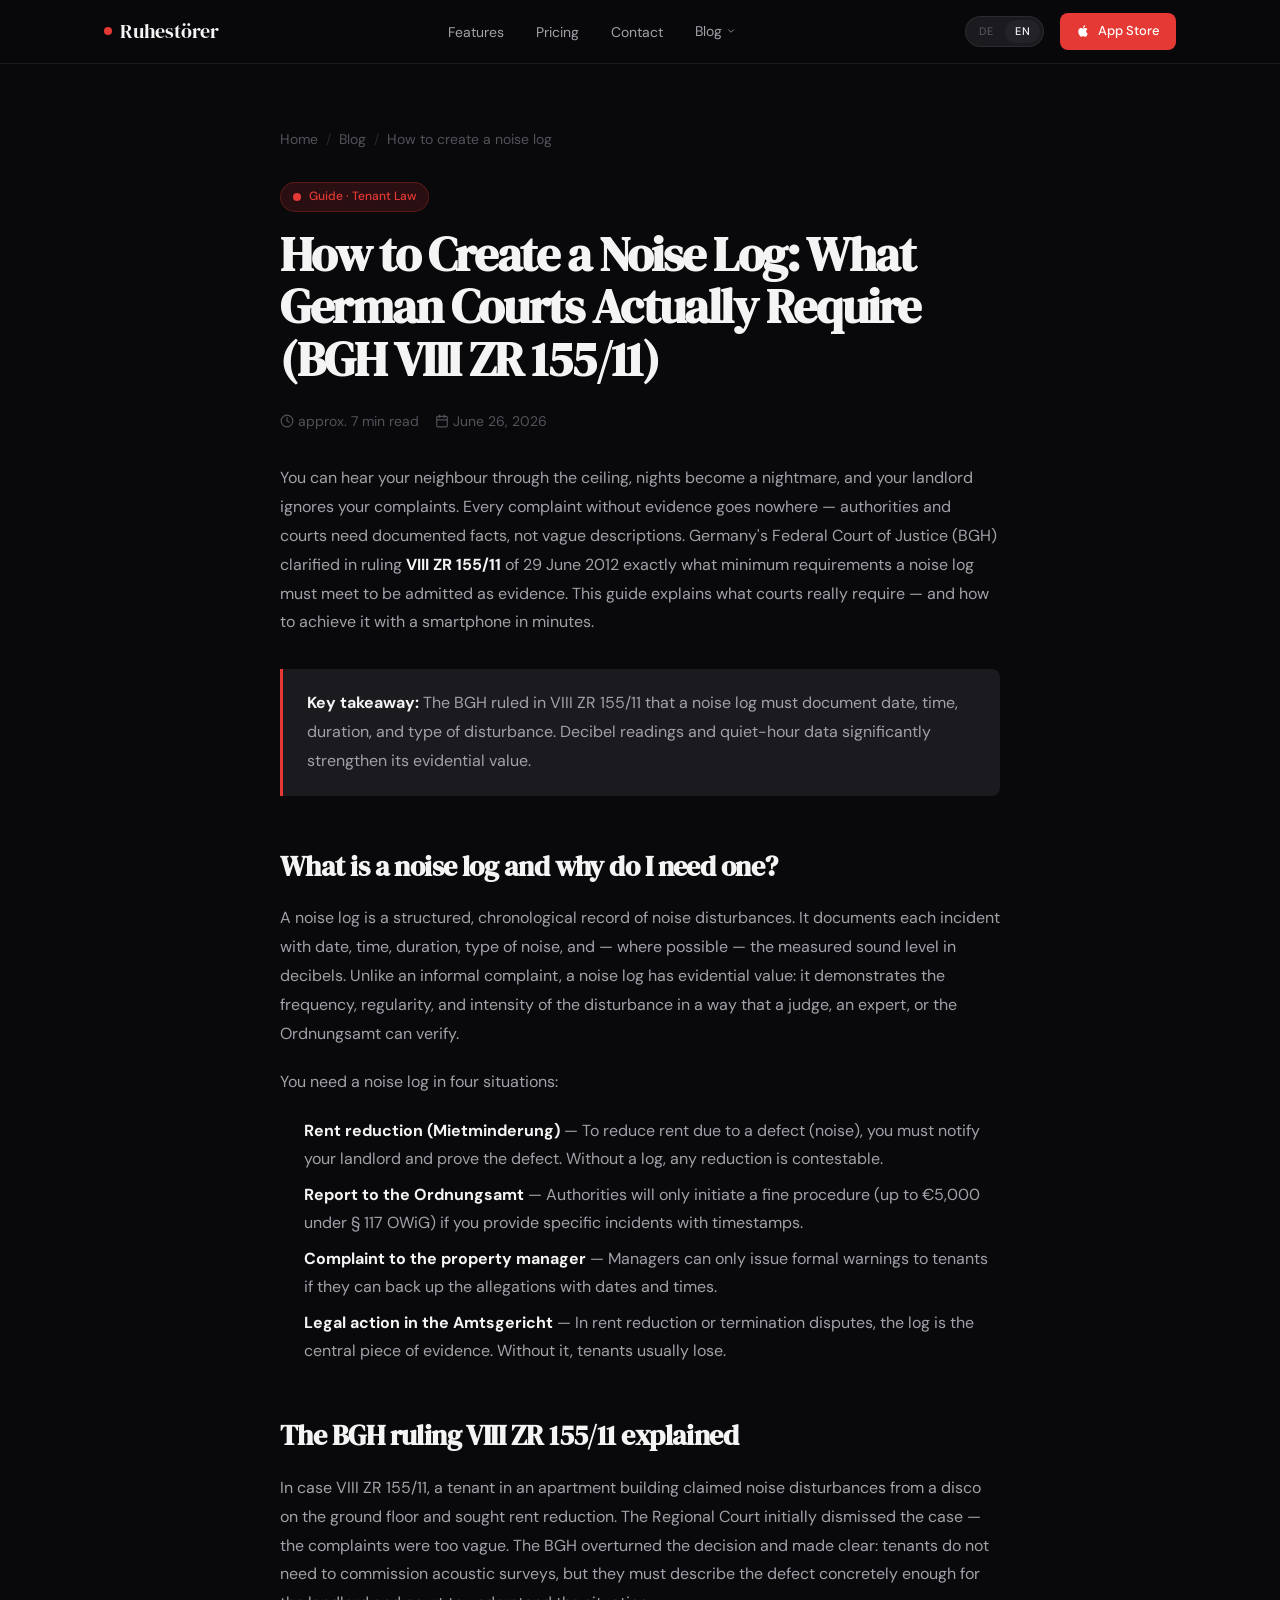
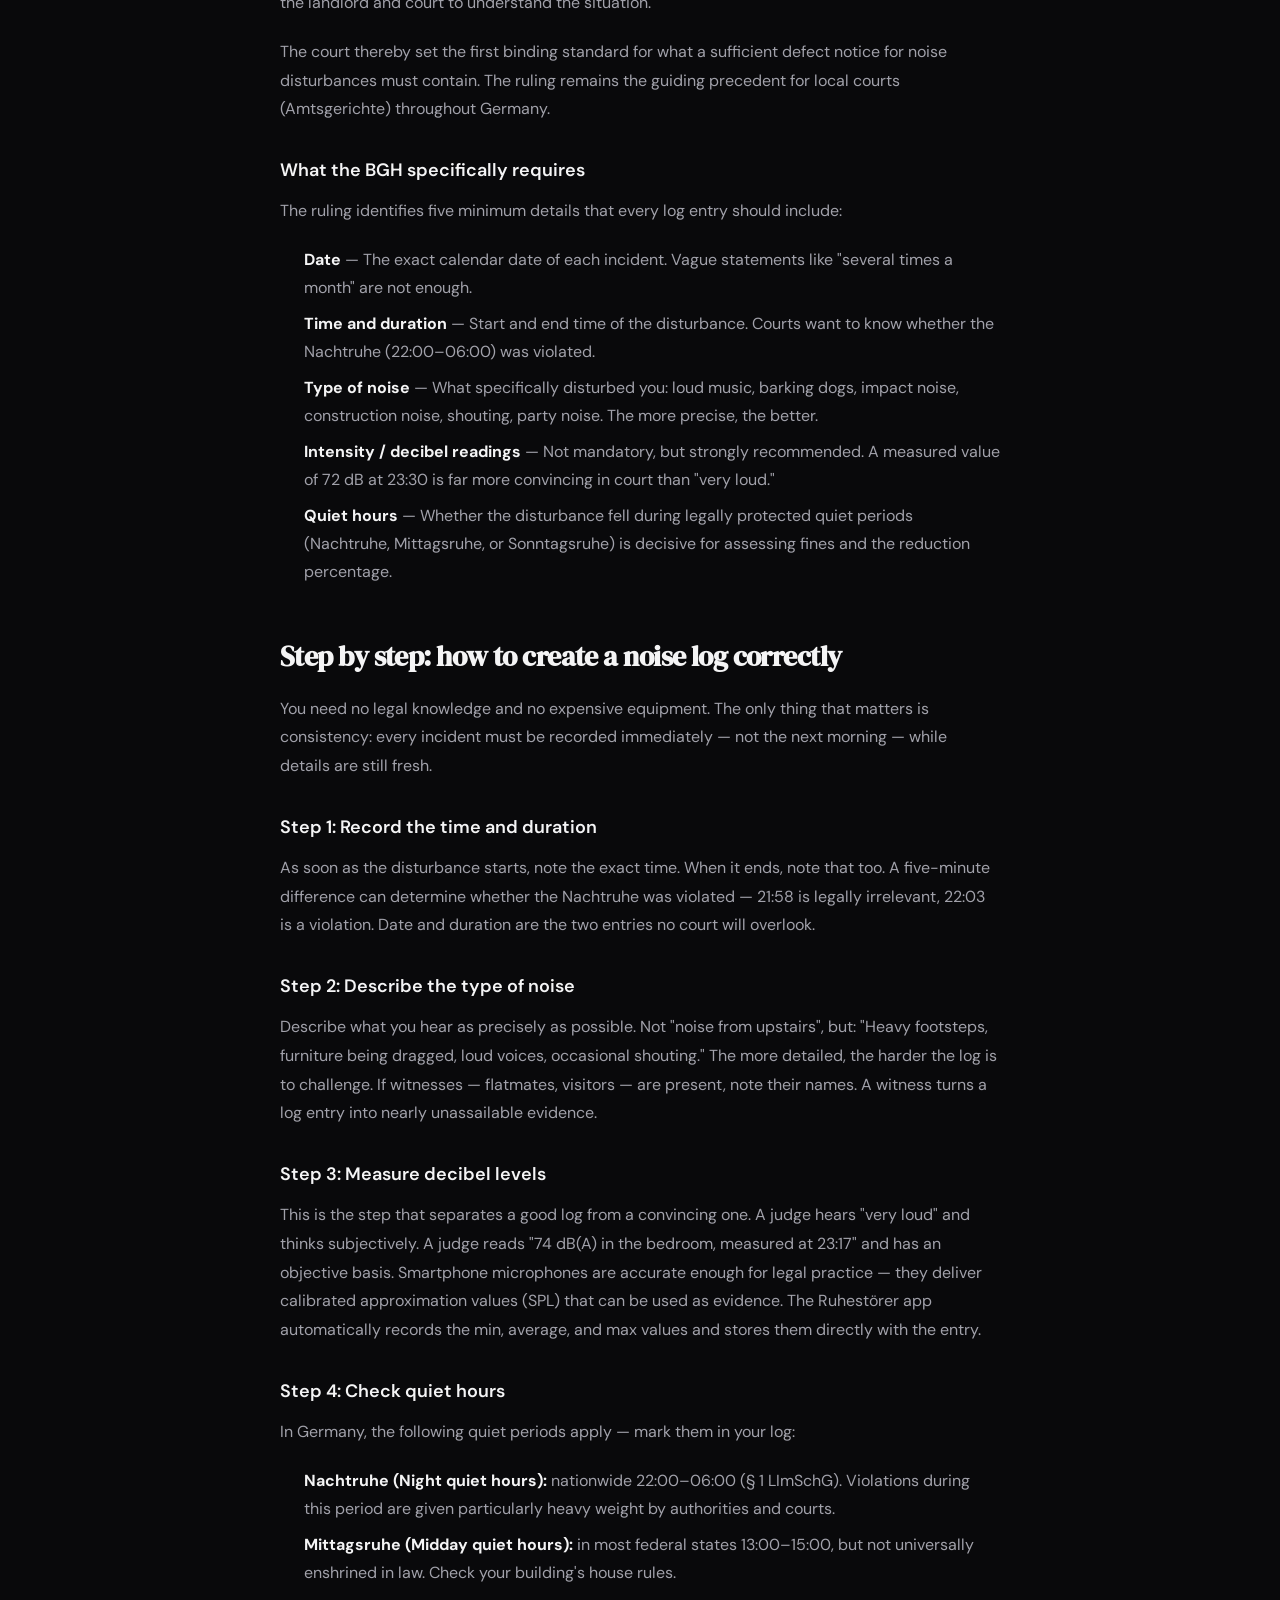
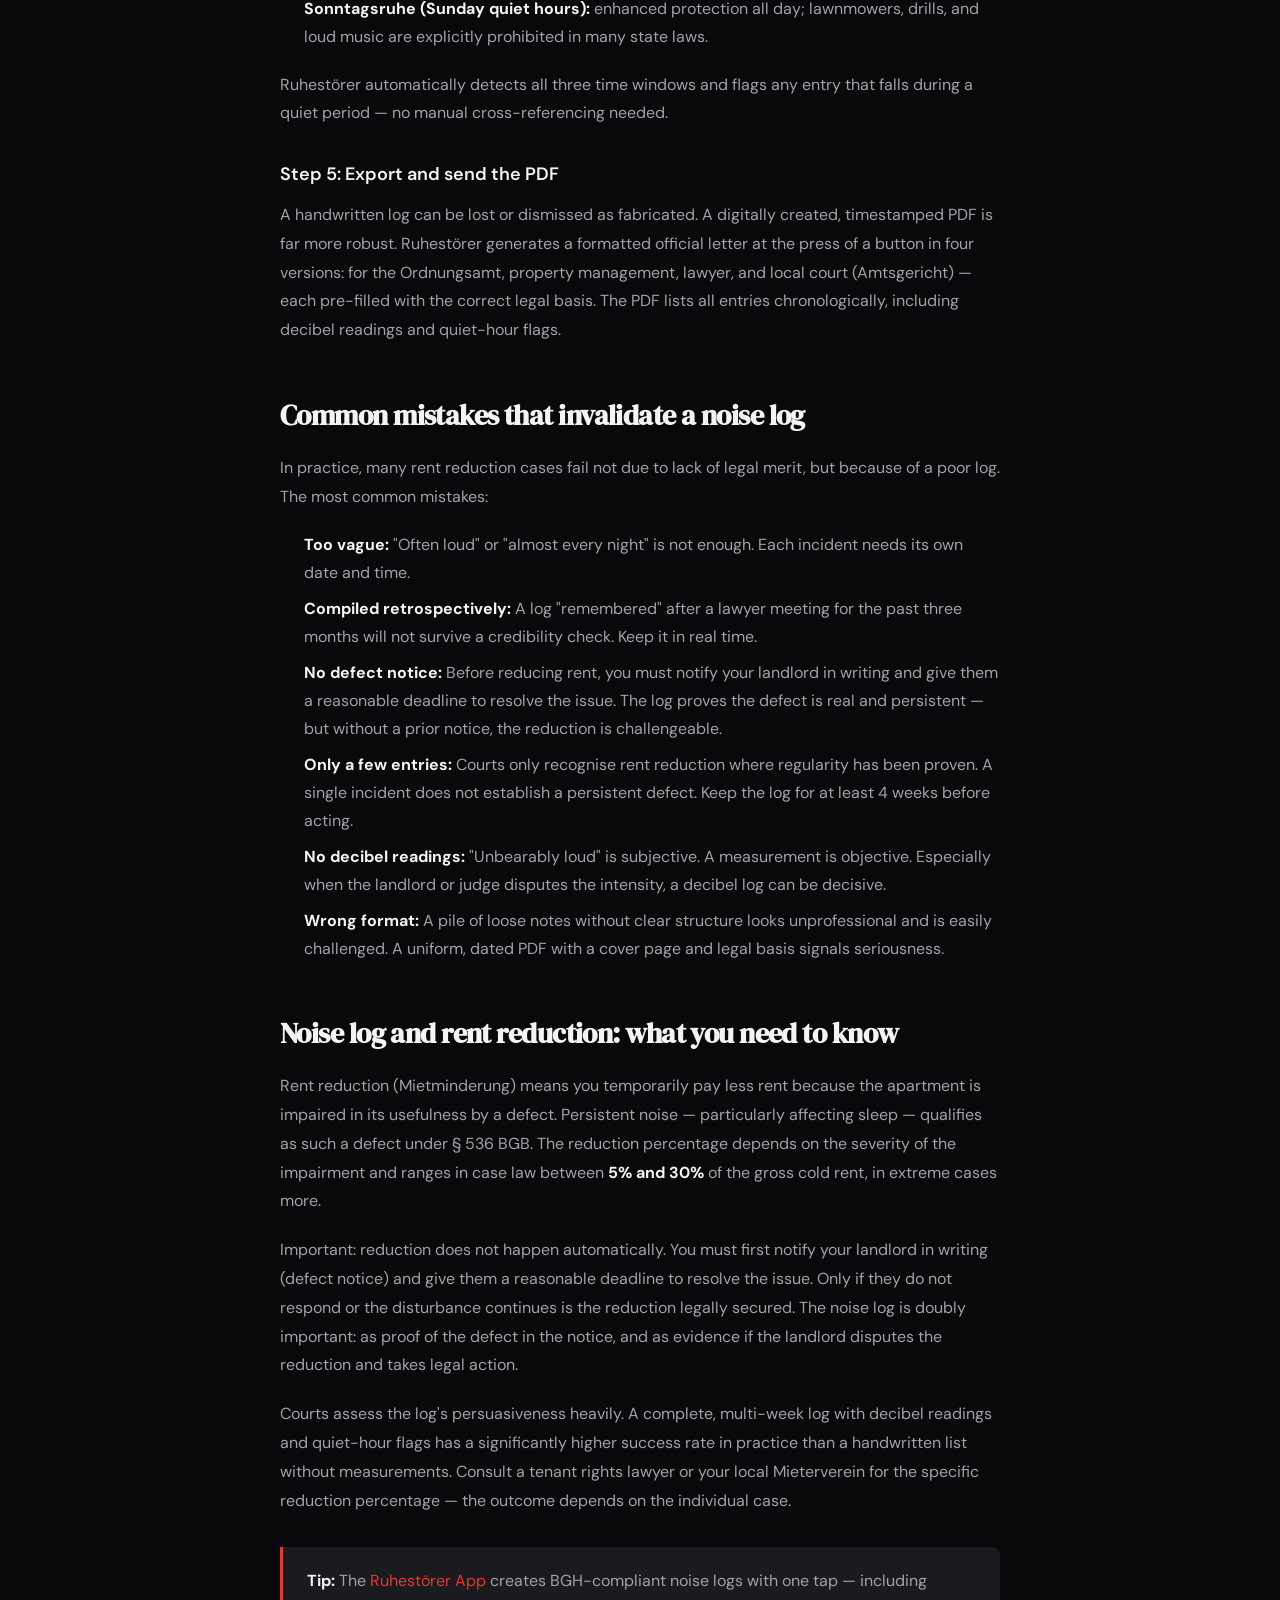
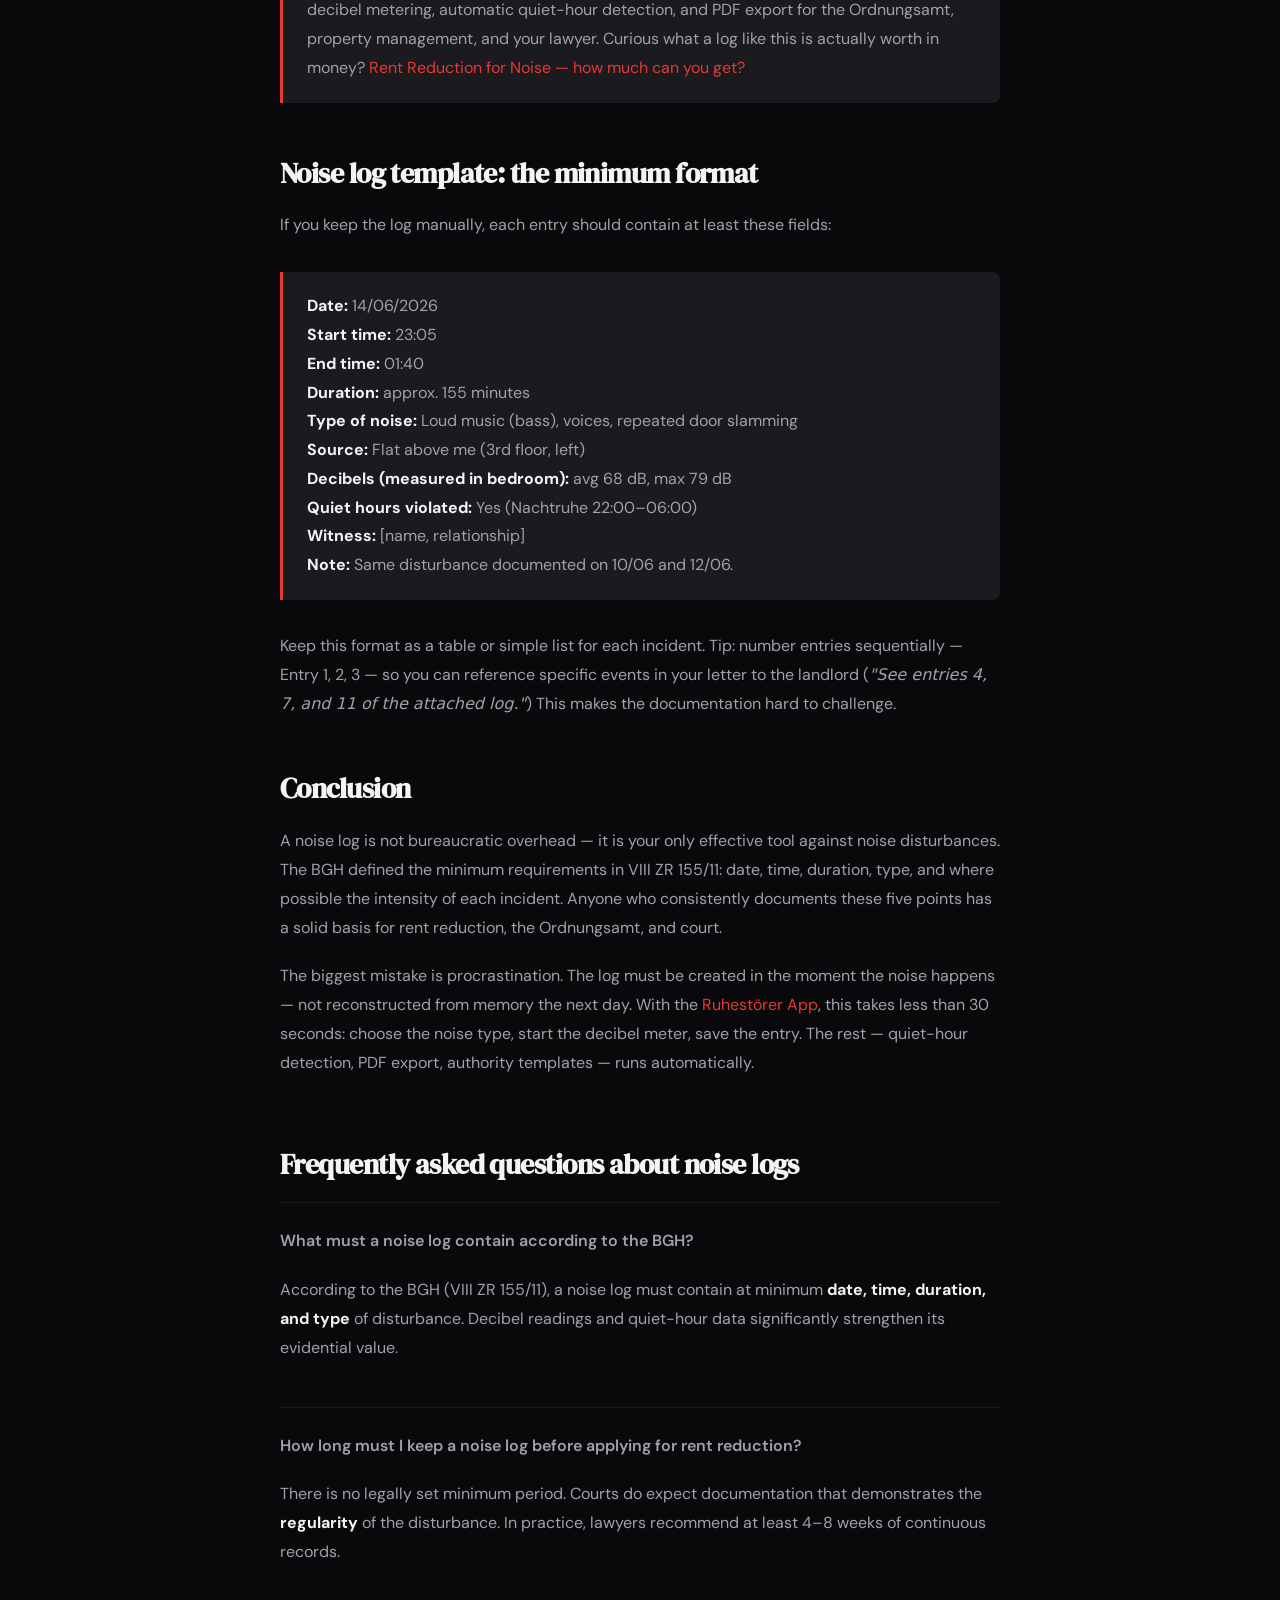
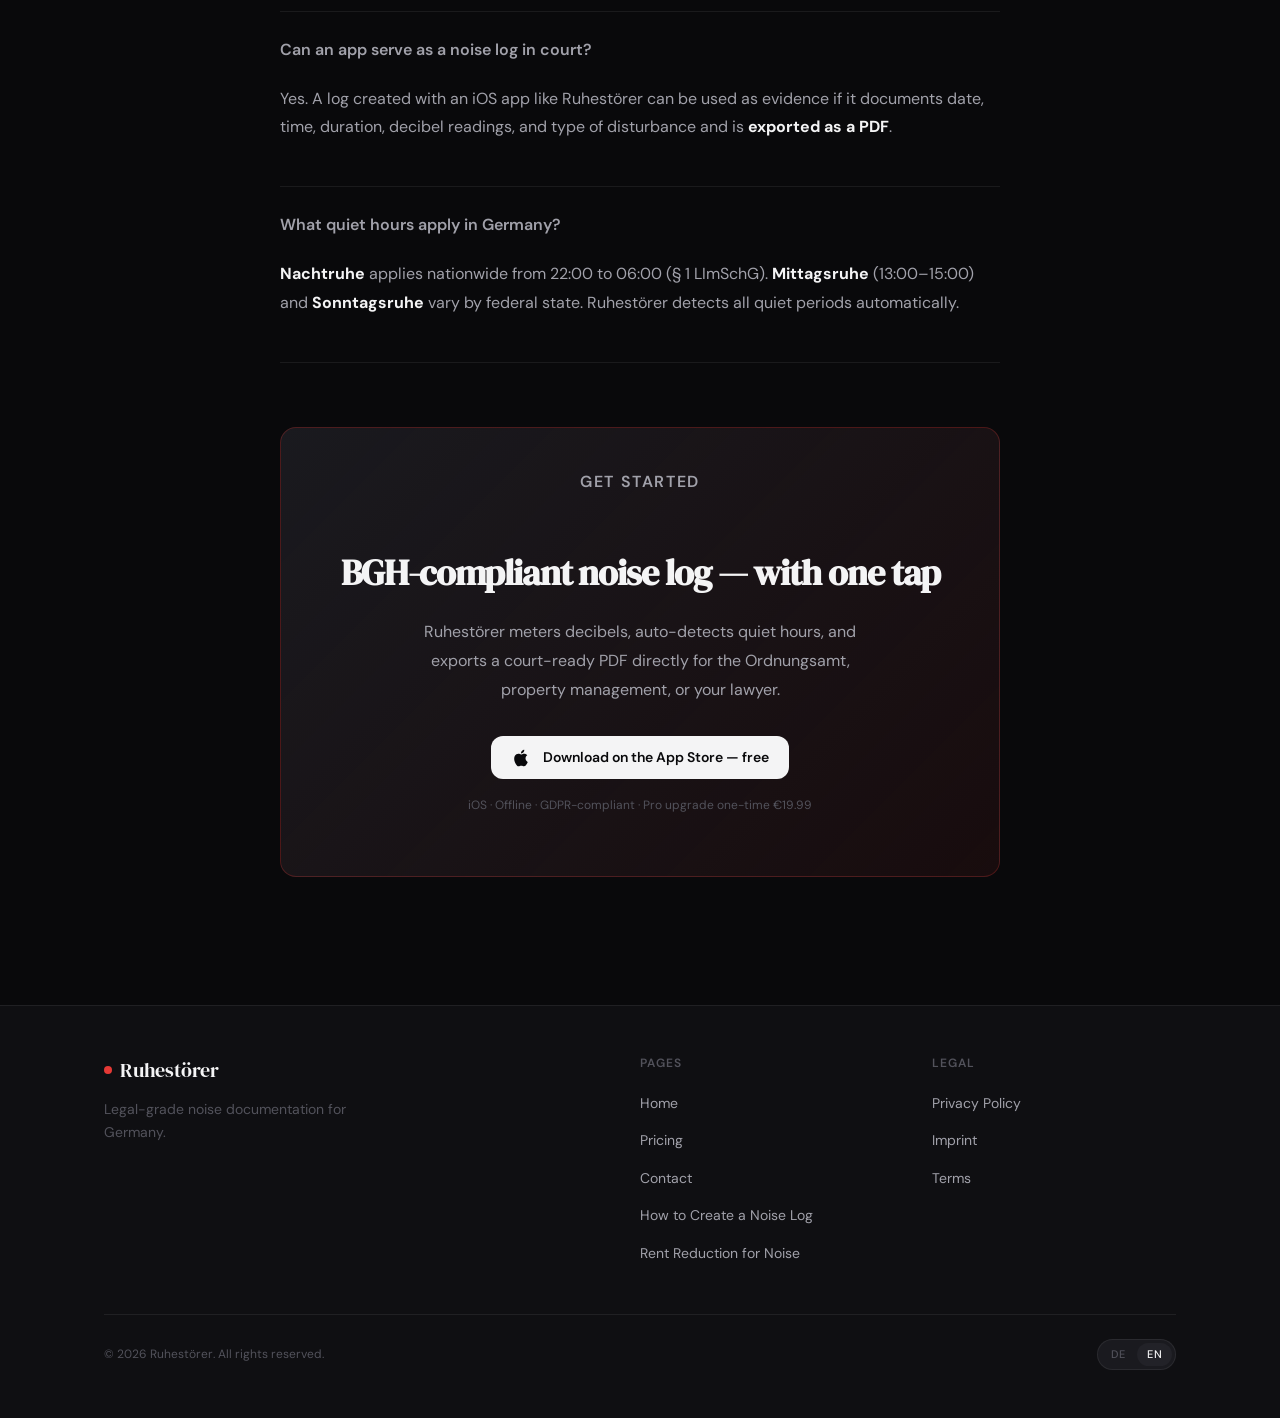
==== commit cf142b61: "content: add Mietminderung bei Lärm article + Ratgeber nav submenu - New bilingual (DE/EN) guide: ra" ====
--- a/ratgeber/laermprotokoll-erstellen/index.html
+++ b/ratgeber/laermprotokoll-erstellen/index.html
@@ -329,7 +329,7 @@
 
           <div class="article-callout">
             <p>
-              <strong>Tipp:</strong> Die <a href="../../index.html" style="color:var(--accent);">Ruhestörer App</a> erstellt BGH-konforme Protokolle mit einem Tipp — inklusive Dezibelmessung, automatischer Ruhezeiterkennung und PDF-Export für Ordnungsamt, Hausverwaltung und Anwalt.
+              <strong>Tipp:</strong> Die <a href="../../index.html" style="color:var(--accent);">Ruhestörer App</a> erstellt BGH-konforme Protokolle mit einem Tipp — inklusive Dezibelmessung, automatischer Ruhezeiterkennung und PDF-Export für Ordnungsamt, Hausverwaltung und Anwalt. Und falls du wissen willst, was so ein Protokoll finanziell wert ist: <a href="../mietminderung-laerm/index.html" style="color:var(--accent);">Mietminderung bei Lärm — wie viel Geld bekommst du?</a>
             </p>
           </div>
 
@@ -547,7 +547,7 @@
 
           <div class="article-callout">
             <p>
-              <strong>Tip:</strong> The <a href="../../index.html" style="color:var(--accent);">Ruhestörer App</a> creates BGH-compliant noise logs with one tap — including decibel metering, automatic quiet-hour detection, and PDF export for the Ordnungsamt, property management, and your lawyer.
+              <strong>Tip:</strong> The <a href="../../index.html" style="color:var(--accent);">Ruhestörer App</a> creates BGH-compliant noise logs with one tap — including decibel metering, automatic quiet-hour detection, and PDF export for the Ordnungsamt, property management, and your lawyer. Curious what a log like this is actually worth in money? <a href="../mietminderung-laerm/index.html" style="color:var(--accent);">Rent Reduction for Noise — how much can you get?</a>
             </p>
           </div>
 
--- a/css/styles.css
+++ b/css/styles.css
@@ -175,6 +175,78 @@
   .nav-links a:hover { color: var(--text-primary); }
 }
 
+/* Nav dropdown (Ratgeber) */
+.nav-dropdown { position: relative; }
+
+.nav-dropdown-trigger {
+  display: flex;
+  align-items: center;
+  gap: var(--space-1);
+  font-family: var(--font-body);
+  font-size: var(--text-sm);
+  font-weight: 400;
+  color: var(--text-secondary);
+  background: none;
+  border: none;
+  cursor: pointer;
+  transition: color 150ms var(--ease-out);
+}
+
+.nav-dropdown-trigger svg { transition: transform 200ms var(--ease-out); }
+
+@media (hover: hover) and (pointer: fine) {
+  .nav-dropdown-trigger:hover { color: var(--text-primary); }
+  .nav-dropdown:hover .nav-dropdown-trigger svg { transform: rotate(180deg); }
+}
+
+.nav-dropdown.open .nav-dropdown-trigger svg { transform: rotate(180deg); }
+
+.nav-dropdown-menu {
+  position: absolute;
+  top: calc(100% + var(--space-4));
+  right: 0;
+  min-width: 260px;
+  background: var(--surface2);
+  border: 1px solid var(--border);
+  border-radius: var(--radius-lg);
+  padding: var(--space-2);
+  box-shadow: 0 20px 40px rgba(0,0,0,0.5);
+  opacity: 0;
+  visibility: hidden;
+  transform: translateY(-4px);
+  transition: opacity 180ms var(--ease-out),
+              transform 180ms var(--ease-out),
+              visibility 180ms;
+}
+
+.nav-dropdown.open .nav-dropdown-menu {
+  opacity: 1;
+  visibility: visible;
+  transform: translateY(0);
+}
+
+@media (hover: hover) and (pointer: fine) {
+  .nav-dropdown:hover .nav-dropdown-menu {
+    opacity: 1;
+    visibility: visible;
+    transform: translateY(0);
+  }
+}
+
+.nav-dropdown-menu a {
+  display: block;
+  padding: var(--space-3) var(--space-4);
+  font-size: var(--text-sm);
+  line-height: 1.4;
+  color: var(--text-secondary);
+  border-radius: var(--radius-md);
+  transition: background 150ms var(--ease-out), color 150ms var(--ease-out);
+}
+
+@media (hover: hover) and (pointer: fine) {
+  .nav-dropdown-menu a:hover { background: var(--surface3); color: var(--text-primary); }
+}
+
 .nav-right {
   display: flex;
   align-items: center;
@@ -914,3 +986,24 @@
 @media (hover: hover) and (pointer: fine) {
   .mobile-menu a:hover { color: var(--text-primary); }
 }
+
+.mobile-menu-group {
+  display: flex;
+  flex-direction: column;
+  align-items: center;
+  gap: var(--space-3);
+}
+
+.mobile-menu-label {
+  font-family: var(--font-body);
+  font-size: var(--text-xs);
+  font-weight: 500;
+  letter-spacing: 0.08em;
+  text-transform: uppercase;
+  color: var(--text-muted);
+}
+
+.mobile-menu-group a {
+  font-size: var(--text-xl);
+  text-align: center;
+}
